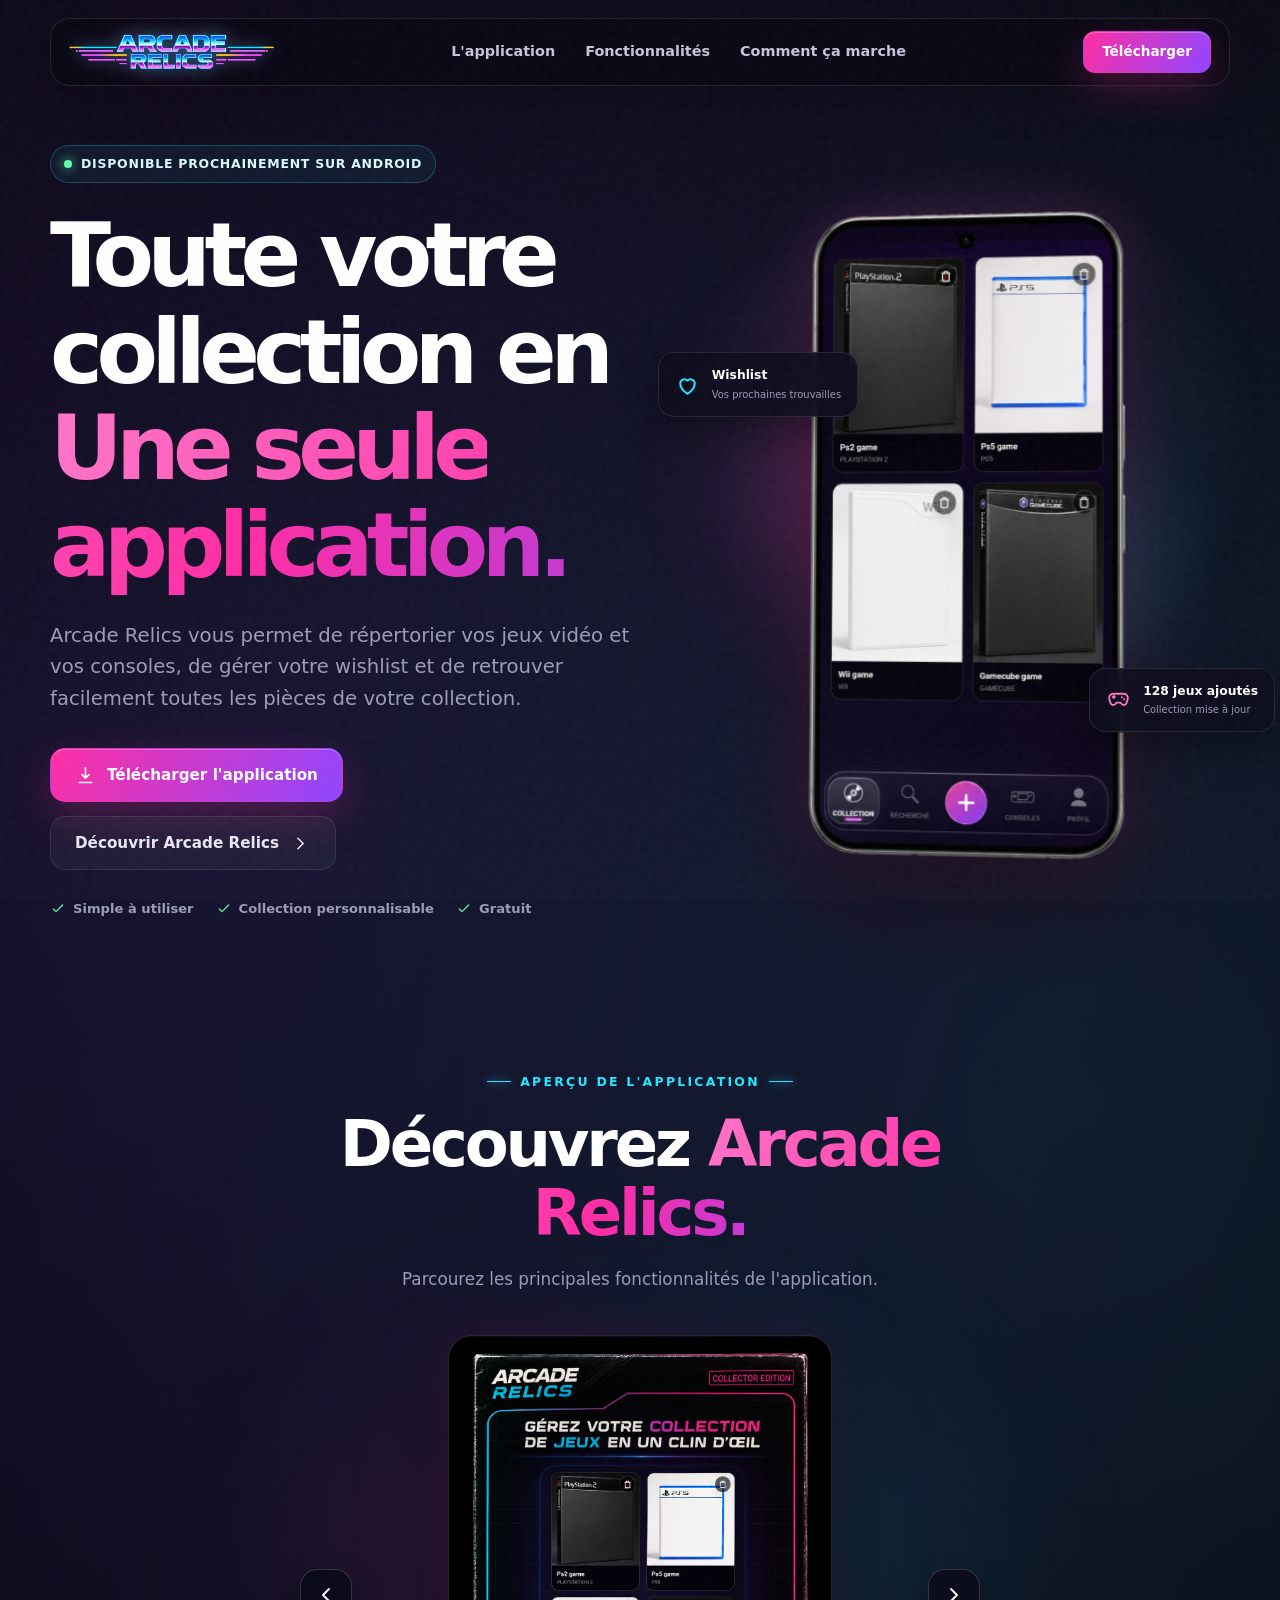
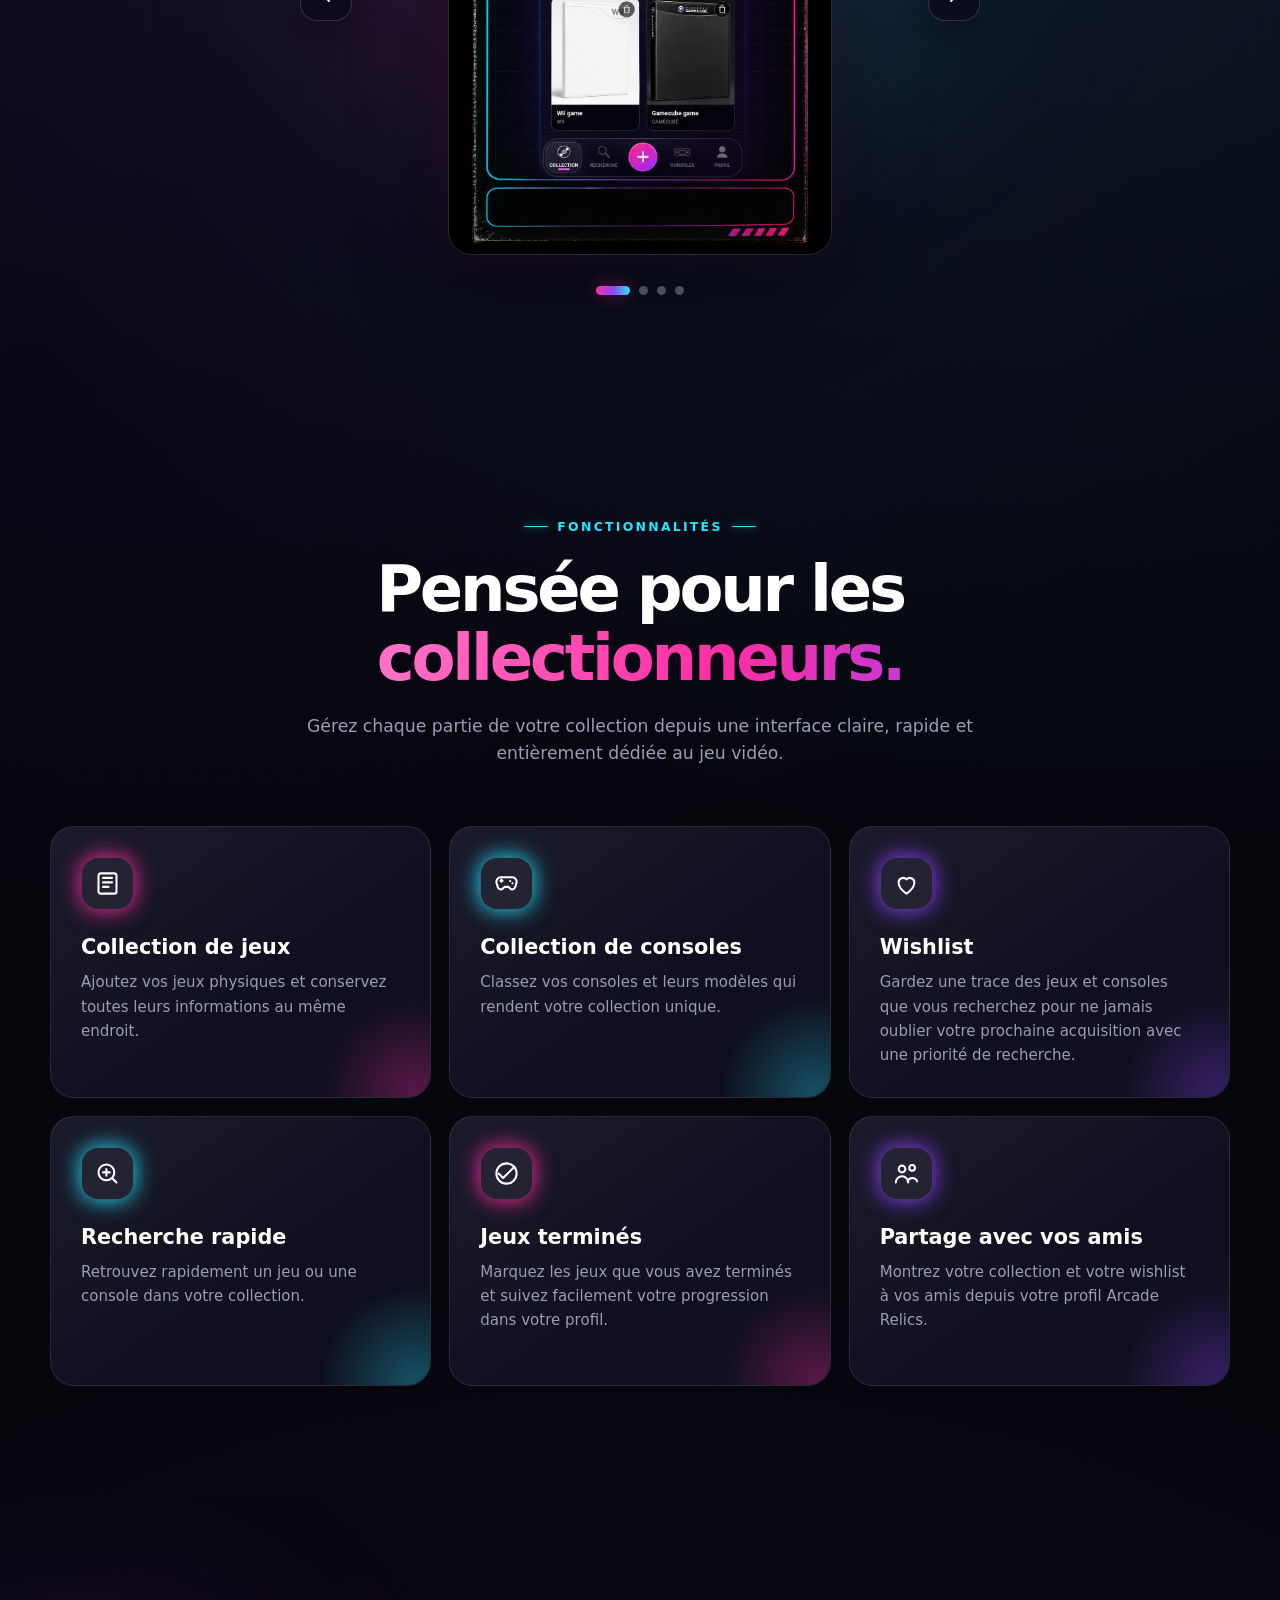
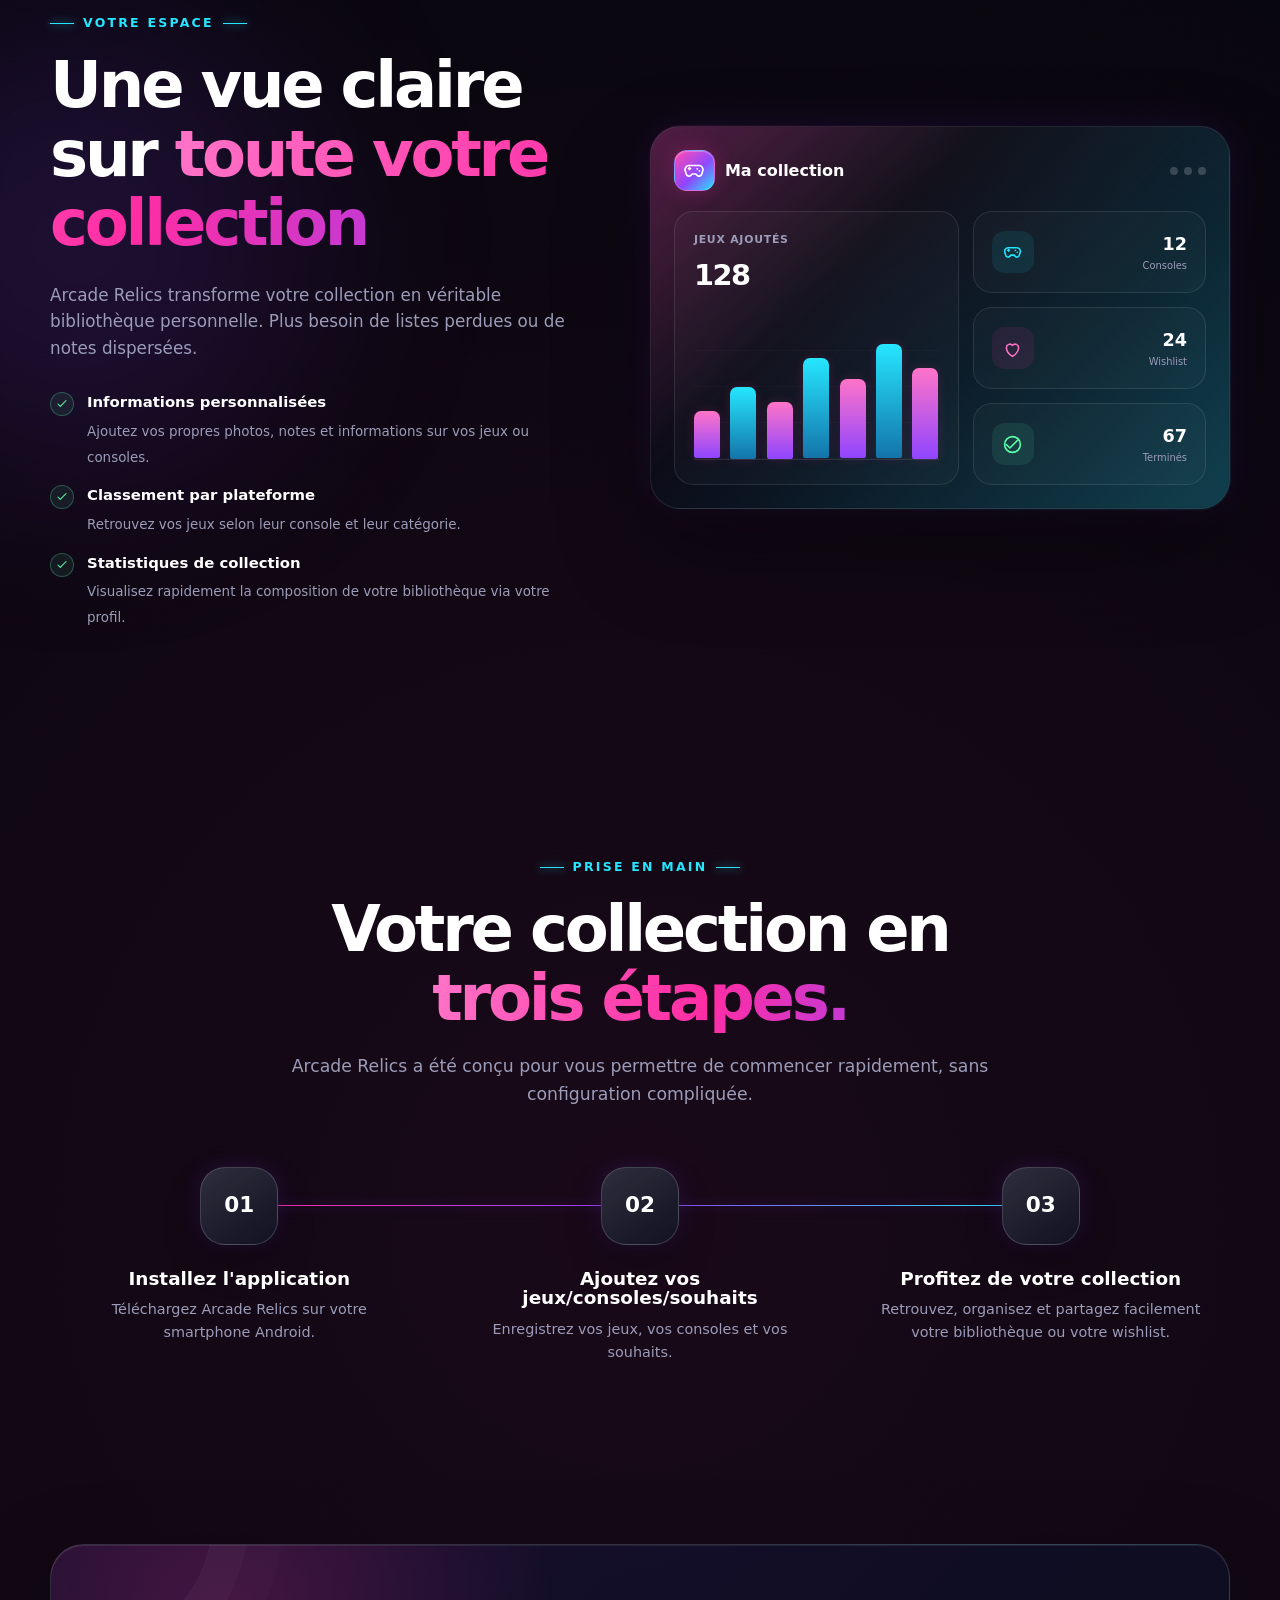
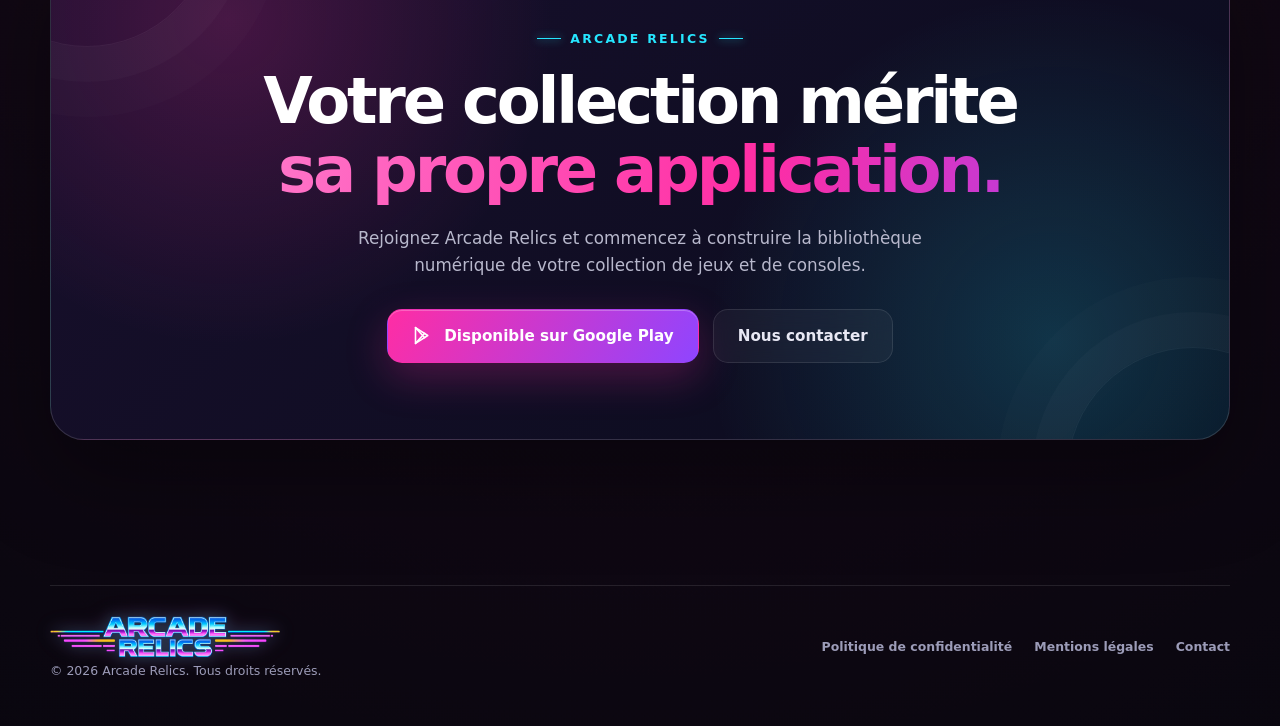
==== pages/index.html @ 0ddac0ad "Replace site with new structure" ====
<!DOCTYPE html>
<html lang="fr">
<head>
    <meta charset="UTF-8">
    <meta name="viewport" content="width=device-width, initial-scale=1.0">
    <meta name="description" content="Arcade Relics, l'application Android pour gérer votre collection de jeux vidéo, vos consoles et votre wishlist.">
    <meta name="theme-color" content="#080812">

    <title>Arcade Relics — Votre collection de jeux vidéo</title>

    <link rel="icon" href="../assets/img/favicon.ico?v=1" sizes="any">

<link
    rel="icon"
    type="image/png"
    sizes="32x32"
    href="../assets/img/favicon-32x32.png?v=1"
>

<link
    rel="icon"
    type="image/png"
    sizes="16x16"
    href="../assets/img/favicon-16x16.png?v=1"
>

<link
    rel="apple-touch-icon"
    sizes="180x180"
    href="../assets/img/apple-touch-icon.png?v=1"
>
    <link rel="stylesheet" href="../assets/css/style.css">
</head>

<body>
    <header class="navbar">
        <div class="container nav-inner">
           <a
    class="brand brand-header-logo"
    href="#accueil"
    aria-label="Retour à l'accueil"
>
    <img
        src="../assets/img/logo-arcade-relics.png?v=5"
        alt="Arcade Relics"
        class="header-logo-image"
    >
</a>

           <nav class="nav-links" id="navigation" aria-label="Navigation principale">
               <a href="#application">L'application</a>
    <a href="#fonctionnalites">Fonctionnalités</a>
    <a href="#demarrage">Comment ça marche</a>
</nav>

            <a class="button button-primary nav-cta" href="#telechargement">
                Télécharger
            </a>

            <button class="menu-button" id="menuButton" type="button" aria-label="Ouvrir le menu" aria-expanded="false">
                <svg class="icon" viewBox="0 0 24 24" aria-hidden="true">
                    <path d="M4 7h16M4 12h16M4 17h16"/>
                </svg>
            </button>
        </div>
    </header>

    <main>
        <section class="hero" id="accueil">
            <div class="container hero-grid">
                <div class="hero-copy">
                    <div class="hero-badge">
                        <span class="hero-badge-dot"></span>
                        Disponible prochainement sur Android
                    </div>

                    <h1>
                        Toute votre collection en
                        <span class="gradient-text">Une seule application.</span>
                    </h1>

                    <p class="hero-description">
                        Arcade Relics vous permet de répertorier vos jeux vidéo et vos consoles,
                        de gérer votre wishlist et de retrouver facilement toutes les pièces de
                        votre collection.
                    </p>

                    <div class="hero-actions">
                        <a class="button button-primary"
   href="https://play.google.com/store/apps/details?id=com.exemple.arcaderelics&pcampaignid=web_share">
                            <svg class="icon" viewBox="0 0 24 24" aria-hidden="true">
                                <path d="M12 3v12m0 0 4-4m-4 4-4-4M5 20h14"/>
                            </svg>
                            Télécharger l'application
                        </a>

                        <a class="button button-secondary" href="#fonctionnalites">
                            Découvrir Arcade Relics
                            <svg class="icon" viewBox="0 0 24 24" aria-hidden="true">
                                <path d="m9 18 6-6-6-6"/>
                            </svg>
                        </a>
                    </div>

                    <div class="hero-info">
                        <span>
                            <svg class="icon" viewBox="0 0 24 24" aria-hidden="true">
                                <path d="m5 12 4 4L19 6"/>
                            </svg>
                            Simple à utiliser
                        </span>

                        <span>
                            <svg class="icon" viewBox="0 0 24 24" aria-hidden="true">
                                <path d="m5 12 4 4L19 6"/>
                            </svg>
                            Collection personnalisable
                        </span>

                        <span>
                            <svg class="icon" viewBox="0 0 24 24" aria-hidden="true">
                                <path d="m5 12 4 4L19 6"/>
                            </svg>
                            Gratuit
                        </span>
                    </div>
                </div>

                <div class="phone-stage" aria-label="Aperçu de l'application Arcade Relics">
                    <div class="floating-card floating-one">
                        <svg class="icon" viewBox="0 0 24 24" aria-hidden="true">
                            <path d="M12 21s-7-4.4-7-10a4 4 0 0 1 7-2.6A4 4 0 0 1 19 11c0 5.6-7 10-7 10Z"/>
                        </svg>
                        <div>
                            <strong>Wishlist</strong>
                            <span>Vos prochaines trouvailles</span>
                        </div>
                    </div>

<img
    src="../assets/img/telephone-arcade-relics-v2.jpg"
    alt="Aperçu de l'application Arcade Relics sur smartphone"
    class="phone-visual"
>

                    <div class="floating-card floating-two">
                        <svg class="icon" viewBox="0 0 24 24" aria-hidden="true">
                            <path d="M8.5 9.5h-2m1-1v2m7.7-.7h.1m2 2h.1M7 6.5h10a4 4 0 0 1 3.8 5.2l-1.1 3.6a2.7 2.7 0 0 1-4.5 1.1L13.8 15h-3.6l-1.4 1.4a2.7 2.7 0 0 1-4.5-1.1l-1.1-3.6A4 4 0 0 1 7 6.5Z"/>
                        </svg>
                        <div>
                            <strong>128 jeux ajoutés</strong>
                            <span>Collection mise à jour</span>
                        </div>
                    </div>
                </div>
            </div>
        </section>
      
        <section
    class="showcase-carousel"
    id="application"
    aria-labelledby="carouselTitle"
>
            <div class="container">

                <div class="carousel-heading reveal">
                    <div class="eyebrow">
                        Aperçu de l'application
                    </div>

                    <h2 id="carouselTitle">
                        Découvrez
                        <span class="gradient-text">
                            Arcade Relics.
                        </span>
                    </h2>

                    <p>
                        Parcourez les principales fonctionnalités de
                        l'application.
                    </p>
                </div>

                <div
                    class="app-carousel reveal"
                    id="appCarousel"
                    tabindex="0"
                    aria-roledescription="carrousel"
                    aria-label="Présentation des fonctionnalités d'Arcade Relics"
                >

                    <button
                        class="carousel-arrow carousel-arrow-left"
                        type="button"
                        data-carousel-prev
                        aria-label="Image précédente"
                    >
                        <svg
                            class="icon"
                            viewBox="0 0 24 24"
                            aria-hidden="true"
                        >
                            <path d="m15 18-6-6 6-6"/>
                        </svg>
                    </button>

                    <div class="carousel-viewport">

                        <div
                            class="carousel-track"
                            data-carousel-track
                        >

                            <article
                                class="carousel-slide"
                                aria-label="1 sur 4"
                            >
                                <img
                                    src="../assets/img/page_acceuil.png"
                                    alt="Gestion de la collection de jeux dans Arcade Relics"
                                    loading="lazy"
                                >
                            </article>

                            <article
                                class="carousel-slide"
                                aria-label="2 sur 4"
                                aria-hidden="true"
                            >
                                <img
                                    src="../assets/img/page_console.png"
                                    alt="Gestion de la collection de consoles dans Arcade Relics"
                                    loading="lazy"
                                >
                            </article>

                            <article
                                class="carousel-slide"
                                aria-label="3 sur 4"
                                aria-hidden="true"
                            >
                                <img
                                    src="../assets/img/page_recherche.png"
                                    alt="Recherche rapide d'un jeu ou d'une console dans Arcade Relics"
                                    loading="lazy"
                                >
                            </article>

                            <article
                                class="carousel-slide"
                                aria-label="4 sur 4"
                                aria-hidden="true"
                            >
                                <img
                                    src="../assets/img/page_wishlist.png"
                                    alt="Gestion de la wishlist dans Arcade Relics"
                                    loading="lazy"
                                >
                            </article>

                        </div>
                    </div>

                    <button
                        class="carousel-arrow carousel-arrow-right"
                        type="button"
                        data-carousel-next
                        aria-label="Image suivante"
                    >
                        <svg
                            class="icon"
                            viewBox="0 0 24 24"
                            aria-hidden="true"
                        >
                            <path d="m9 18 6-6-6-6"/>
                        </svg>
                    </button>

                    <div
                        class="carousel-dots"
                        aria-label="Sélectionner une image"
                    >
                        <button
                            class="carousel-dot active"
                            type="button"
                            data-carousel-dot="0"
                            aria-label="Afficher l'image 1"
                            aria-current="true"
                        ></button>

                        <button
                            class="carousel-dot"
                            type="button"
                            data-carousel-dot="1"
                            aria-label="Afficher l'image 2"
                        ></button>

                        <button
                            class="carousel-dot"
                            type="button"
                            data-carousel-dot="2"
                            aria-label="Afficher l'image 3"
                        ></button>

                        <button
                            class="carousel-dot"
                            type="button"
                            data-carousel-dot="3"
                            aria-label="Afficher l'image 4"
                        ></button>
                    </div>

                </div>
            </div>
        </section>

    

        <section class="section" id="fonctionnalites">
            <div class="container">
                <div class="section-header reveal">
                    <div class="eyebrow">Fonctionnalités</div>

                    <h2>
                        Pensée pour les
                        <span class="gradient-text">collectionneurs.</span>
                    </h2>

                    <p>
                        Gérez chaque partie de votre collection depuis une interface claire,
                        rapide et entièrement dédiée au jeu vidéo.
                    </p>
                </div>

                <div class="features-grid">
                    <article class="feature-card feature-pink reveal">
                        <div class="feature-icon">
                            <svg class="icon" viewBox="0 0 24 24" aria-hidden="true">
                                <rect x="4" y="3" width="16" height="18" rx="2"/>
                                <path d="M8 7h8M8 11h8M8 15h5"/>
                            </svg>
                        </div>

                        <h3>Collection de jeux</h3>

                        <p>
                            Ajoutez vos jeux physiques et conservez toutes leurs
                            informations au même endroit.
                        </p>
                    </article>

                    <article class="feature-card feature-cyan reveal">
                        <div class="feature-icon">
                            <svg class="icon" viewBox="0 0 24 24" aria-hidden="true">
                                <path d="M8.5 9.5h-2m1-1v2m7.7-.7h.1m2 2h.1M7 6.5h10a4 4 0 0 1 3.8 5.2l-1.1 3.6a2.7 2.7 0 0 1-4.5 1.1L13.8 15h-3.6l-1.4 1.4a2.7 2.7 0 0 1-4.5-1.1l-1.1-3.6A4 4 0 0 1 7 6.5Z"/>
                            </svg>
                        </div>

                        <h3>Collection de consoles</h3>

                        <p>
                            Classez vos consoles et leurs modèles qui rendent votre collection unique.
                        </p>
                    </article>

                    <article class="feature-card feature-purple reveal">
                        <div class="feature-icon">
                            <svg class="icon" viewBox="0 0 24 24" aria-hidden="true">
                                <path d="M12 21s-7-4.4-7-10a4 4 0 0 1 7-2.6A4 4 0 0 1 19 11c0 5.6-7 10-7 10Z"/>
                            </svg>
                        </div>

                        <h3>Wishlist</h3>

                        <p>
                            Gardez une trace des jeux et consoles que vous recherchez pour ne
                            jamais oublier votre prochaine acquisition avec une priorité de recherche.
                        </p>
                    </article>

                    <article class="feature-card feature-cyan reveal">
                        <div class="feature-icon">
                            <svg class="icon" viewBox="0 0 24 24" aria-hidden="true">
                                <circle cx="11" cy="11" r="7"/>
                                <path d="m20 20-4-4M11 8v6M8 11h6"/>
                            </svg>
                        </div>

                        <h3>Recherche rapide</h3>

                        <p>
                            Retrouvez rapidement un jeu ou une console dans
                            votre collection.
                        </p>
                    </article>

                    <article class="feature-card feature-pink reveal">
                        <div class="feature-icon">
                            <svg class="icon" viewBox="0 0 24 24" aria-hidden="true">
                                <path d="m5 12 4 4L19 6"/>
                                <circle cx="12" cy="12" r="9"/>
                            </svg>
                        </div>

                        <h3>Jeux terminés</h3>

                        <p>
                            Marquez les jeux que vous avez terminés et suivez facilement votre
                            progression dans votre profil.
                        </p>
                    </article>

                    <article class="feature-card feature-purple reveal">
                        <div class="feature-icon">
                            <svg class="icon" viewBox="0 0 24 24" aria-hidden="true">
                                <circle cx="8" cy="8" r="3"/>
                                <circle cx="17" cy="7" r="2.5"/>
                                <path d="M2.5 20a5.5 5.5 0 0 1 11 0M13 19a4.5 4.5 0 0 1 8.5 0"/>
                            </svg>
                        </div>

                        <h3>Partage avec vos amis</h3>

                        <p>
                            Montrez votre collection et votre wishlist à vos amis depuis votre
                            profil Arcade Relics.
                        </p>
                    </article>
                </div>
            </div>
        </section>

        <section class="section showcase" id="application">
            <div class="container showcase-grid">
                <div class="showcase-copy reveal">
                    <div class="eyebrow">Votre espace</div>

                    <h2>
                        Une vue claire sur
                        <span class="gradient-text">toute votre collection</span>
                    </h2>

                    <p>
                        Arcade Relics transforme votre collection en véritable bibliothèque
                        personnelle. Plus besoin de listes perdues ou de notes dispersées.
                    </p>

                    <div class="check-list">
                        <div class="check-item">
                            <div class="check-icon">
                                <svg class="icon" viewBox="0 0 24 24" aria-hidden="true">
                                    <path d="m5 12 4 4L19 6"/>
                                </svg>
                            </div>

                            <div>
                                <strong>Informations personnalisées</strong>
                                <span>Ajoutez vos propres photos, notes et informations sur vos jeux ou consoles.</span>
                            </div>
                        </div>

                        <div class="check-item">
                            <div class="check-icon">
                                <svg class="icon" viewBox="0 0 24 24" aria-hidden="true">
                                    <path d="m5 12 4 4L19 6"/>
                                </svg>
                            </div>

                            <div>
                                <strong>Classement par plateforme</strong>
                                <span>Retrouvez vos jeux selon leur console et leur catégorie.</span>
                            </div>
                        </div>

                        <div class="check-item">
                            <div class="check-icon">
                                <svg class="icon" viewBox="0 0 24 24" aria-hidden="true">
                                    <path d="m5 12 4 4L19 6"/>
                                </svg>
                            </div>

                            <div>
                                <strong>Statistiques de collection</strong>
                                <span>Visualisez rapidement la composition de votre bibliothèque via votre profil.</span>
                            </div>
                        </div>
                    </div>
                </div>

                <div class="dashboard reveal">
                    <div class="dashboard-bar">
                        <div class="dashboard-title">
                            <span class="brand-logo">
                                <svg viewBox="0 0 24 24" aria-hidden="true">
                                    <path d="M8.5 9.5h-2m1-1v2m7.7-.7h.1m2 2h.1M7 6.5h10a4 4 0 0 1 3.8 5.2l-1.1 3.6a2.7 2.7 0 0 1-4.5 1.1L13.8 15h-3.6l-1.4 1.4a2.7 2.7 0 0 1-4.5-1.1l-1.1-3.6A4 4 0 0 1 7 6.5Z"
                                          fill="none"
                                          stroke="currentColor"
                                          stroke-width="1.7"
                                          stroke-linecap="round"
                                          stroke-linejoin="round"/>
                                </svg>
                            </span>
                            Ma collection
                        </div>

                        <div class="dashboard-dots">
                            <span></span>
                            <span></span>
                            <span></span>
                        </div>
                    </div>

                    <div class="dashboard-main">
                        <div class="panel chart-panel">
                            <div class="panel-label">Jeux ajoutés</div>
                            <div class="panel-value">128</div>

                            <div class="chart" aria-label="Graphique représentant les jeux ajoutés">
                                <span class="chart-bar"></span>
                                <span class="chart-bar"></span>
                                <span class="chart-bar"></span>
                                <span class="chart-bar"></span>
                                <span class="chart-bar"></span>
                                <span class="chart-bar"></span>
                                <span class="chart-bar"></span>
                            </div>
                        </div>

                        <div class="side-panels">
                            <div class="panel side-stat">
                                <div class="side-stat-icon">
                                    <svg class="icon" viewBox="0 0 24 24" aria-hidden="true">
                                        <path d="M8.5 9.5h-2m1-1v2m7.7-.7h.1m2 2h.1M7 6.5h10a4 4 0 0 1 3.8 5.2l-1.1 3.6a2.7 2.7 0 0 1-4.5 1.1L13.8 15h-3.6l-1.4 1.4a2.7 2.7 0 0 1-4.5-1.1l-1.1-3.6A4 4 0 0 1 7 6.5Z"/>
                                    </svg>
                                </div>

                                <div>
                                    <strong>12</strong>
                                    <span>Consoles</span>
                                </div>
                            </div>

                            <div class="panel side-stat">
                                <div class="side-stat-icon">
                                    <svg class="icon" viewBox="0 0 24 24" aria-hidden="true">
                                        <path d="M12 21s-7-4.4-7-10a4 4 0 0 1 7-2.6A4 4 0 0 1 19 11c0 5.6-7 10-7 10Z"/>
                                    </svg>
                                </div>

                                <div>
                                    <strong>24</strong>
                                    <span>Wishlist</span>
                                </div>
                            </div>

                            <div class="panel side-stat">
                                <div class="side-stat-icon">
                                    <svg class="icon" viewBox="0 0 24 24" aria-hidden="true">
                                        <path d="m5 12 4 4L19 6"/>
                                        <circle cx="12" cy="12" r="9"/>
                                    </svg>
                                </div>

                                <div>
                                    <strong>67</strong>
                                    <span>Terminés</span>
                                </div>
                            </div>
                        </div>
                    </div>
                </div>
            </div>
        </section>

        <section class="section" id="demarrage">
            <div class="container">
                <div class="section-header reveal">
                    <div class="eyebrow">Prise en main</div>

                    <h2>
                        Votre collection en
                        <span class="gradient-text">trois étapes.</span>
                    </h2>

                    <p>
                        Arcade Relics a été conçu pour vous permettre de commencer rapidement,
                        sans configuration compliquée.
                    </p>
                </div>

                <div class="steps-grid">
                    <article class="step reveal">
                        <div class="step-number">01</div>
                        <h3>Installez l'application</h3>
                        <p>
                            Téléchargez Arcade Relics sur votre smartphone Android.
                        </p>
                    </article>

                    <article class="step reveal">
                        <div class="step-number">02</div>
                        <h3>Ajoutez vos jeux/consoles/souhaits</h3>
                        <p>
                            Enregistrez vos jeux, vos consoles et vos souhaits.
                        </p>
                    </article>

                    <article class="step reveal">
                        <div class="step-number">03</div>
                        <h3>Profitez de votre collection</h3>
                        <p>
                            Retrouvez, organisez et partagez facilement votre bibliothèque ou votre wishlist.
                        </p>
                    </article>
                </div>
            </div>
        </section>

        <section class="section cta-section" id="telechargement">
            <div class="container">
                <div class="cta reveal">
                    <div class="cta-content">
                        <div class="eyebrow">Arcade Relics</div>

                        <h2>
                            Votre collection mérite
                            <span class="gradient-text">sa propre application.</span>
                        </h2>

                        <p>
                            Rejoignez Arcade Relics et commencez à construire la bibliothèque
                            numérique de votre collection de jeux et de consoles.
                        </p>

                        <div class="hero-actions">
                          <a class="button button-primary"

   href="https://play.google.com/store/apps/details?id=com.exemple.arcaderelics&pcampaignid=web_share">
                                <svg class="icon" viewBox="0 0 24 24" aria-hidden="true">
                                    <path d="m4 3 14 9L4 21Z"/>
                                    <path d="m4 3 10.5 11.5M4 21l10.5-11.5"/>
                                </svg>
                                Disponible sur Google Play
                            </a>

                            <a class="button button-secondary" href="mailto:contact@arcaderelics.fr">
                                Nous contacter
                            </a>
                        </div>
                    </div>
                </div>
            </div>
        </section>
    </main>

    <footer>
        <div class="container footer-inner">
            <div>
                <a
    class="brand header-brand"
    href="#accueil"
    aria-label="Retour à l'accueil"
>
    <img
        src="../assets/img/logo-arcade-relics.png?v=2"
        alt="Arcade Relics"
        class="header-brand-image"
    >
</a>

                <p class="footer-text">
                    © <span id="currentYear"></span> Arcade Relics. Tous droits réservés.
                </p>
            </div>

            <div class="footer-links">
               <a href="./confidentialite.html">
    Politique de confidentialité
</a>
                <a href="#">Mentions légales</a>
                <a href="mailto:contact@arcaderelics.fr">Contact</a>
            </div>
        </div>
    </footer>
    <script src="../assets/js/main.js" defer></script>
</body>
</html>
---- assets/css/style.css ----
@import url("./style-1.css");
@import url("./style-2.css");
@import url("./style-3.css");
@import url("./style-4.css");
@import url("./style-5.css");
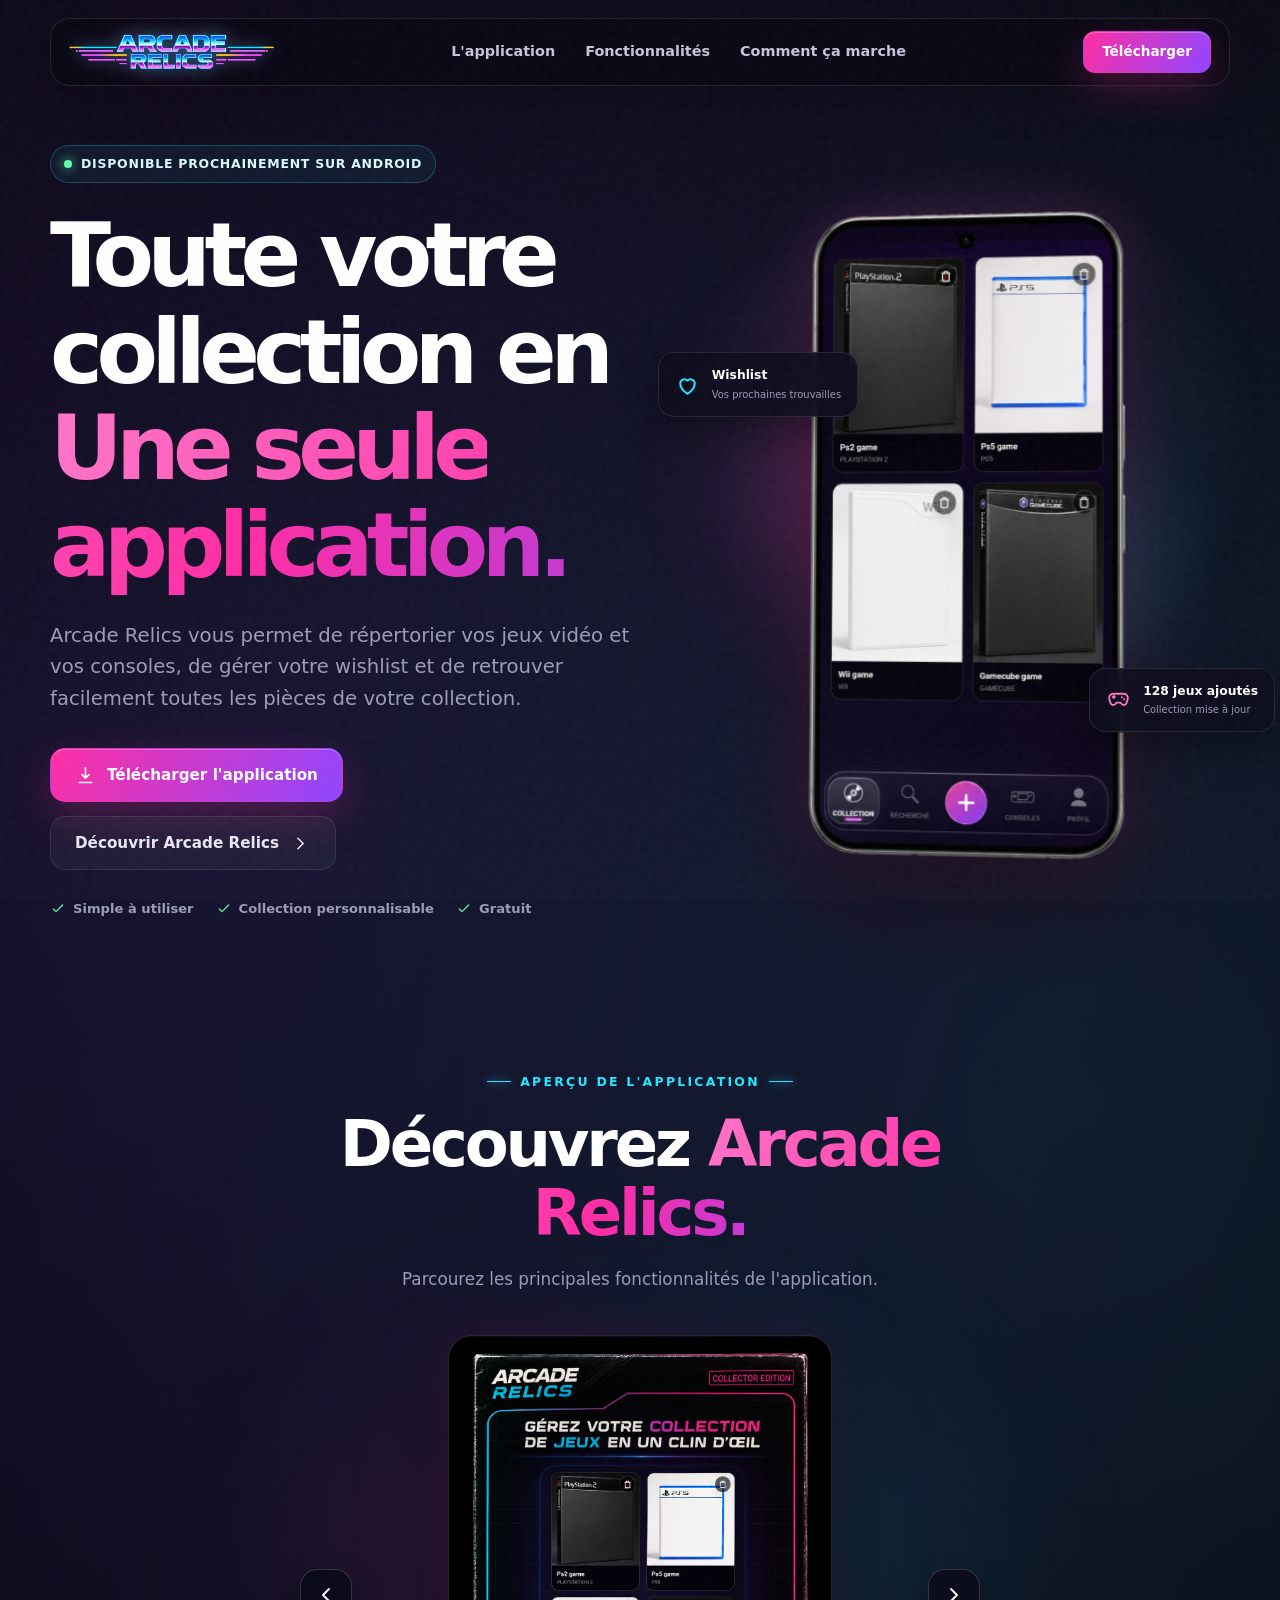
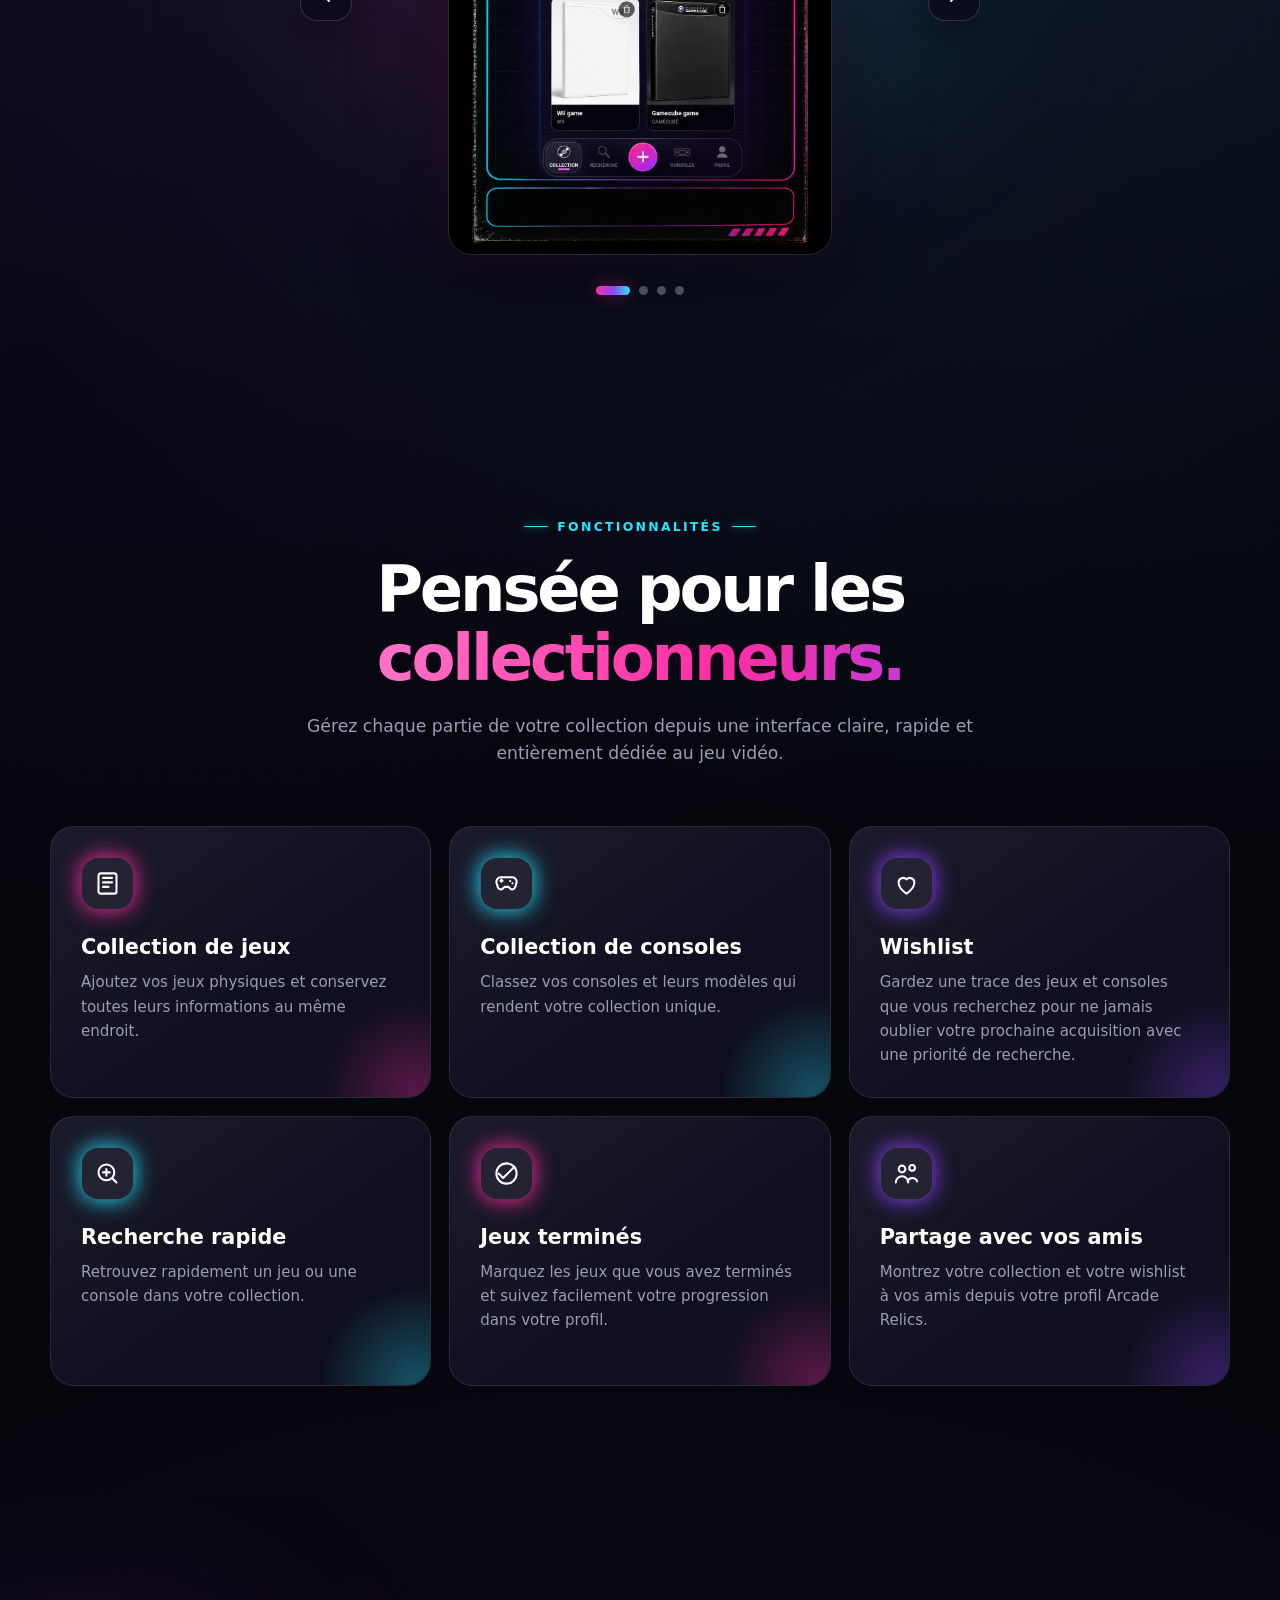
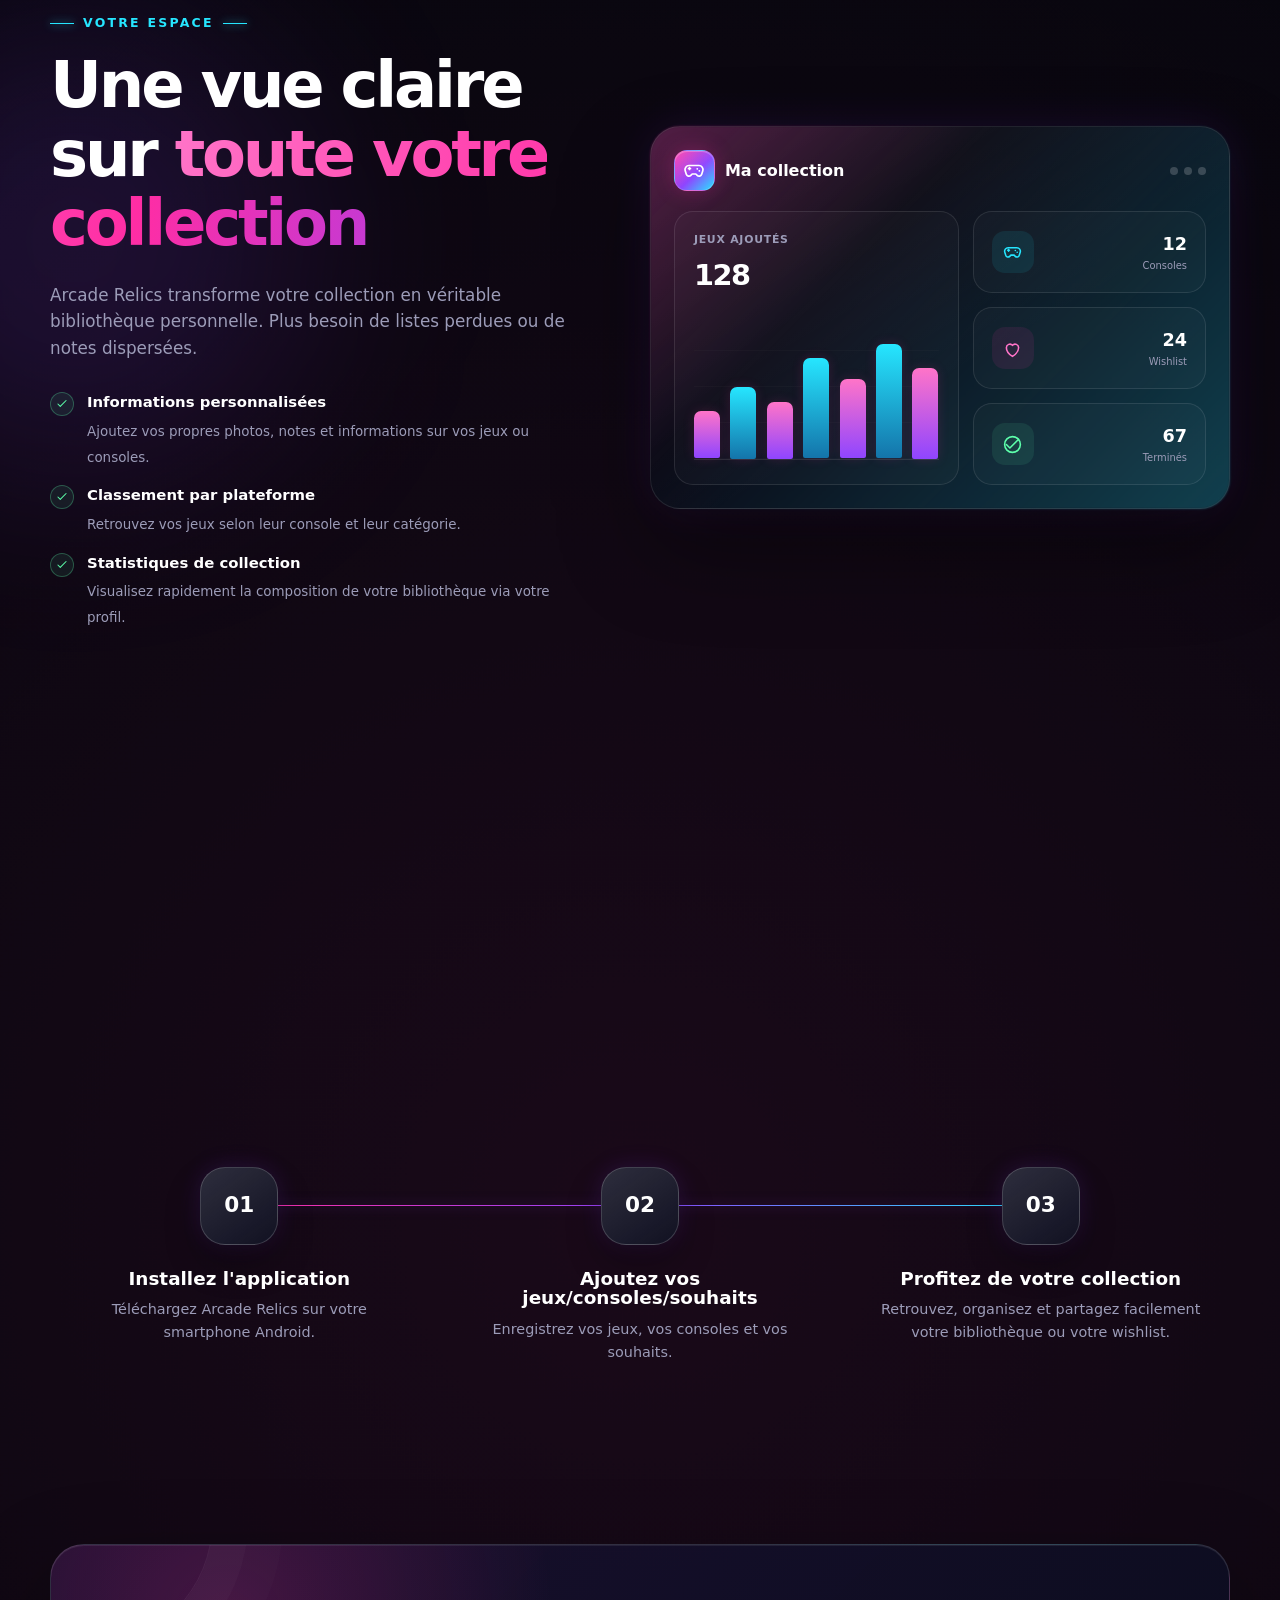
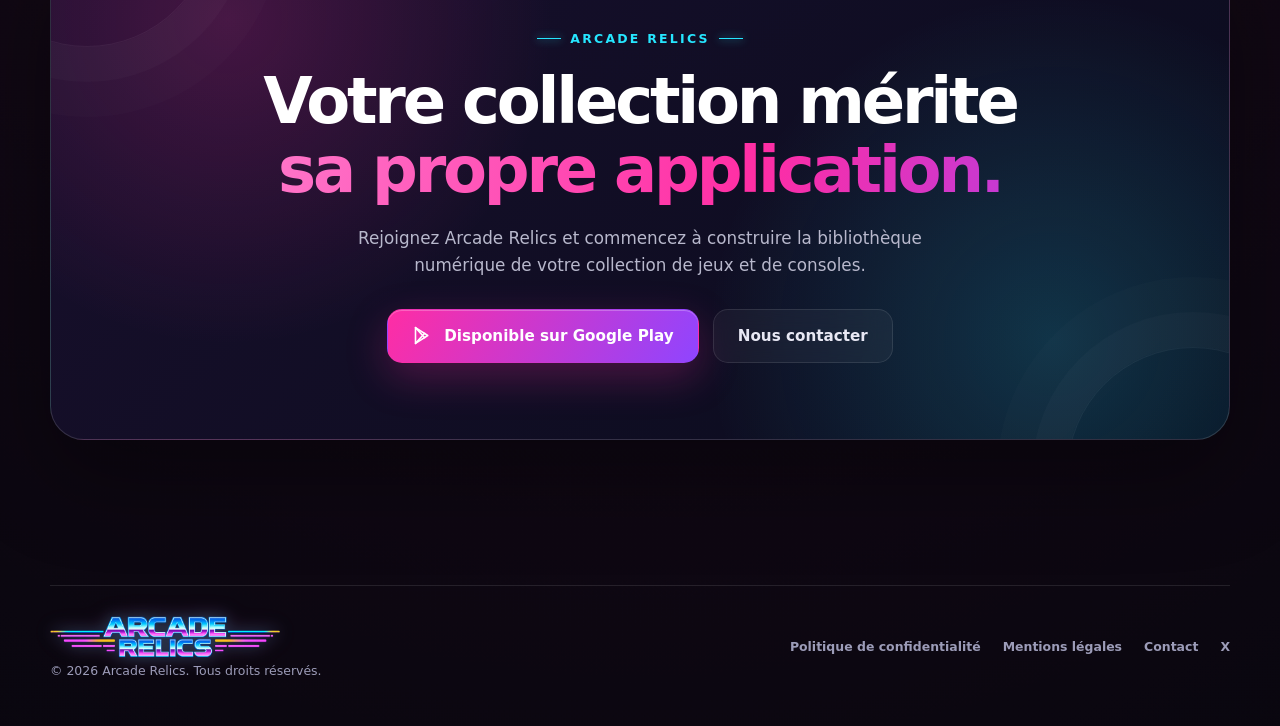
==== commit d85c5a19: "Update index.html" ====
--- a/pages/index.html
+++ b/pages/index.html
@@ -679,6 +679,7 @@
 </a>
                 <a href="#">Mentions légales</a>
                 <a href="mailto:contact@arcaderelics.fr">Contact</a>
+                <a href="https://x.com/arcade_relics" target="_blank" rel="noopener noreferrer" aria-label="Suivre Arcade Relics sur X">X</a>
             </div>
         </div>
     </footer>
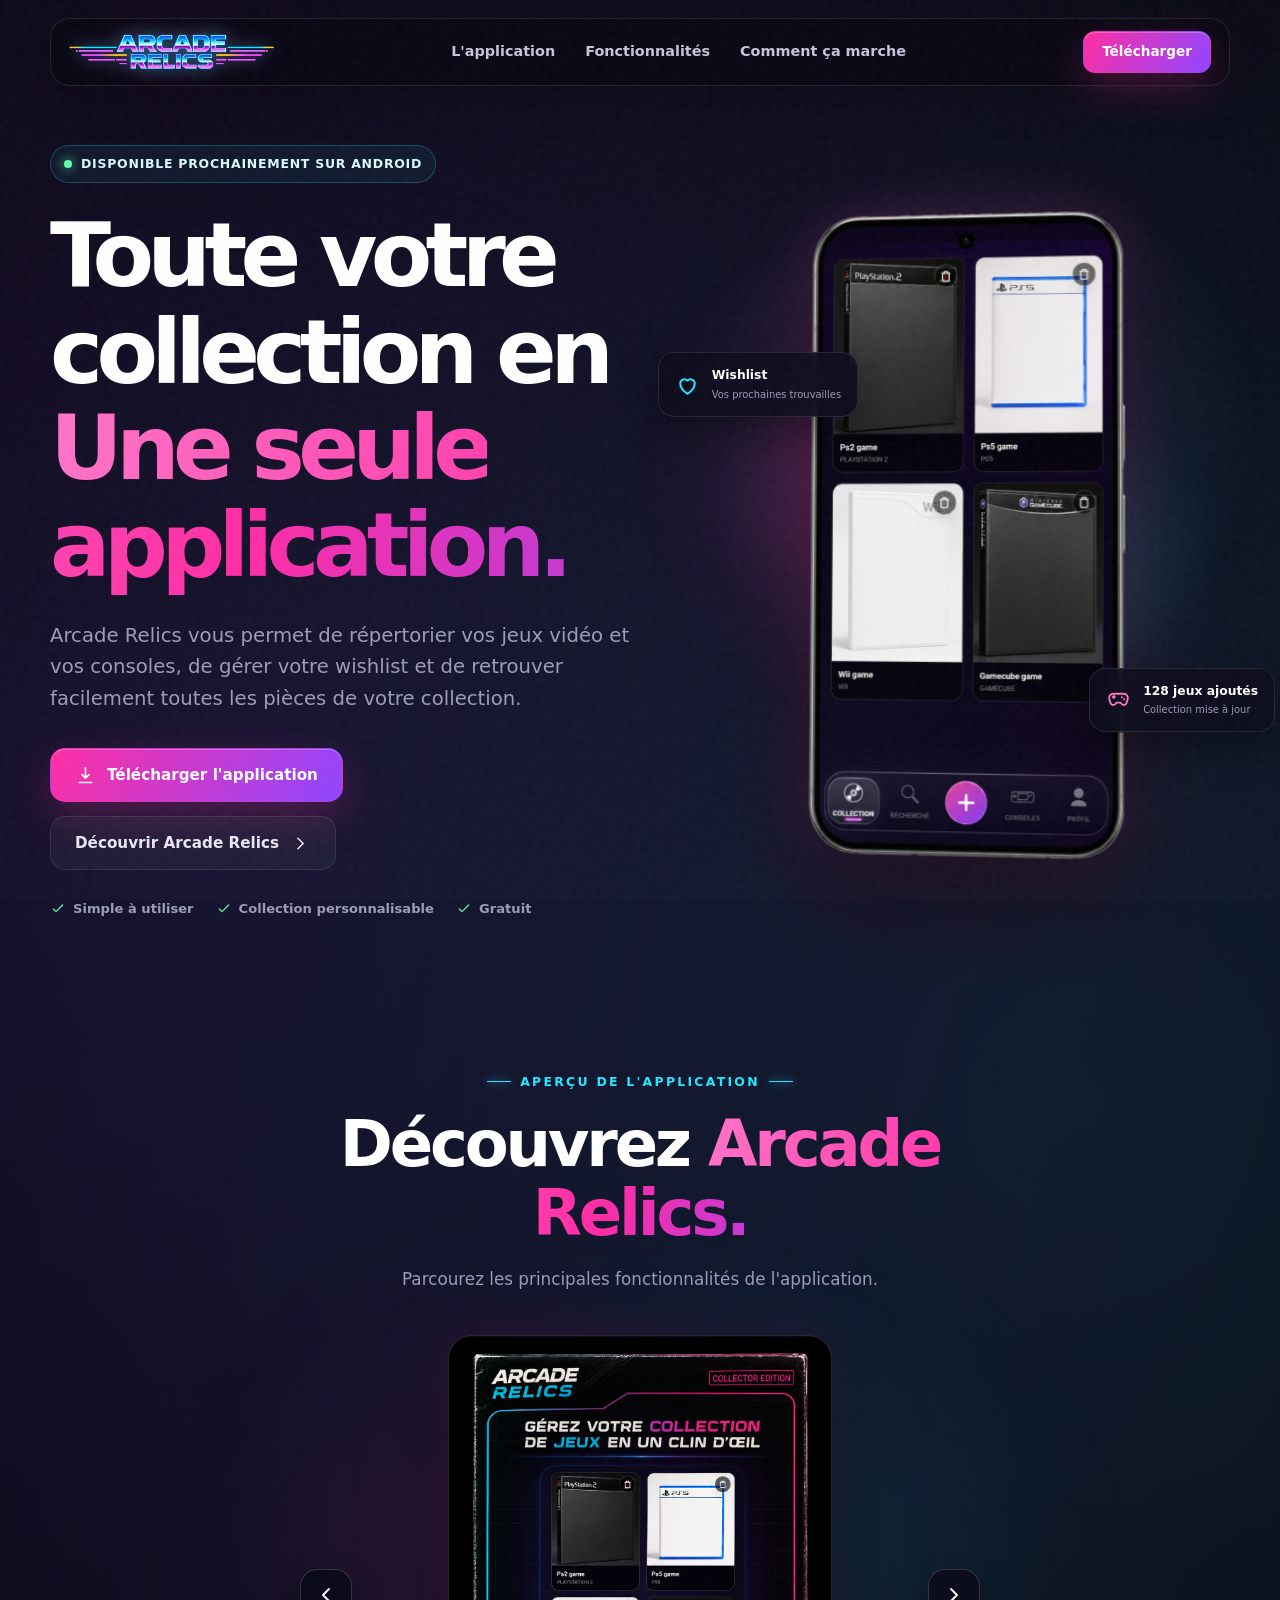
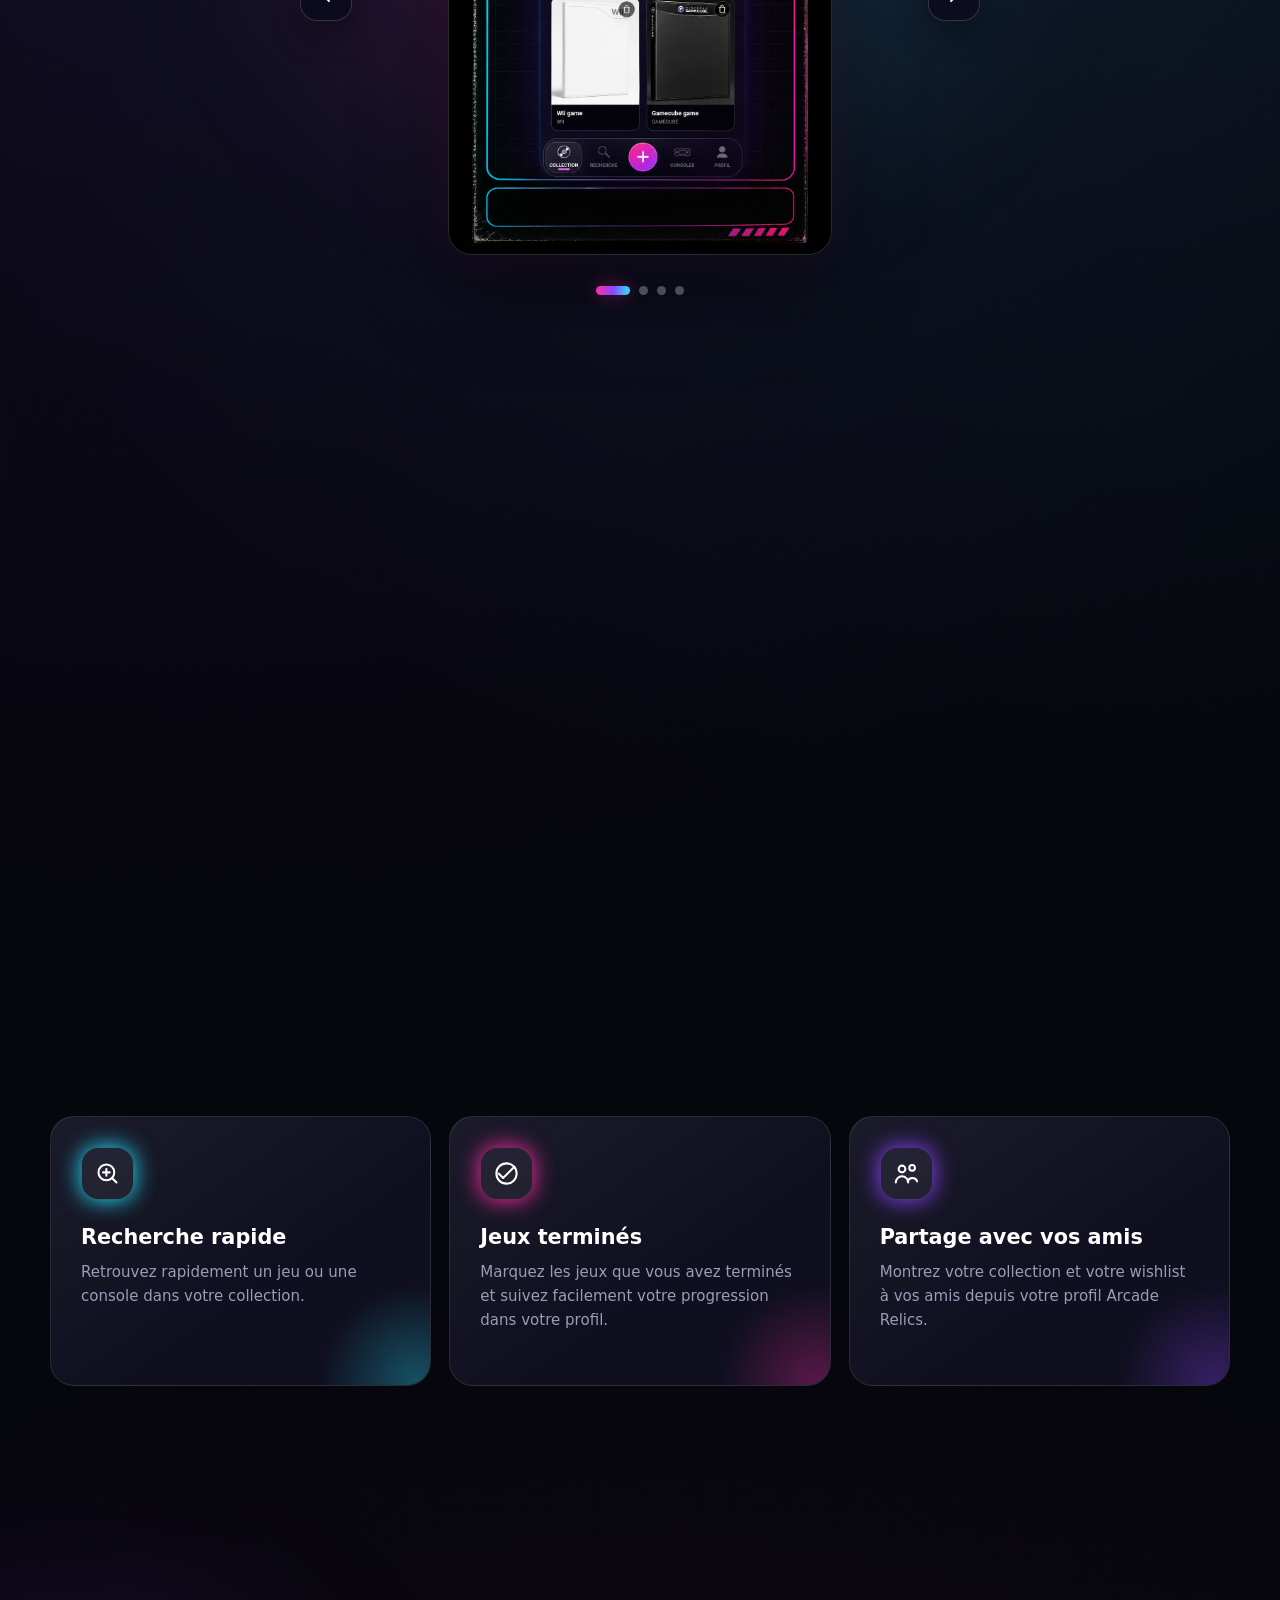
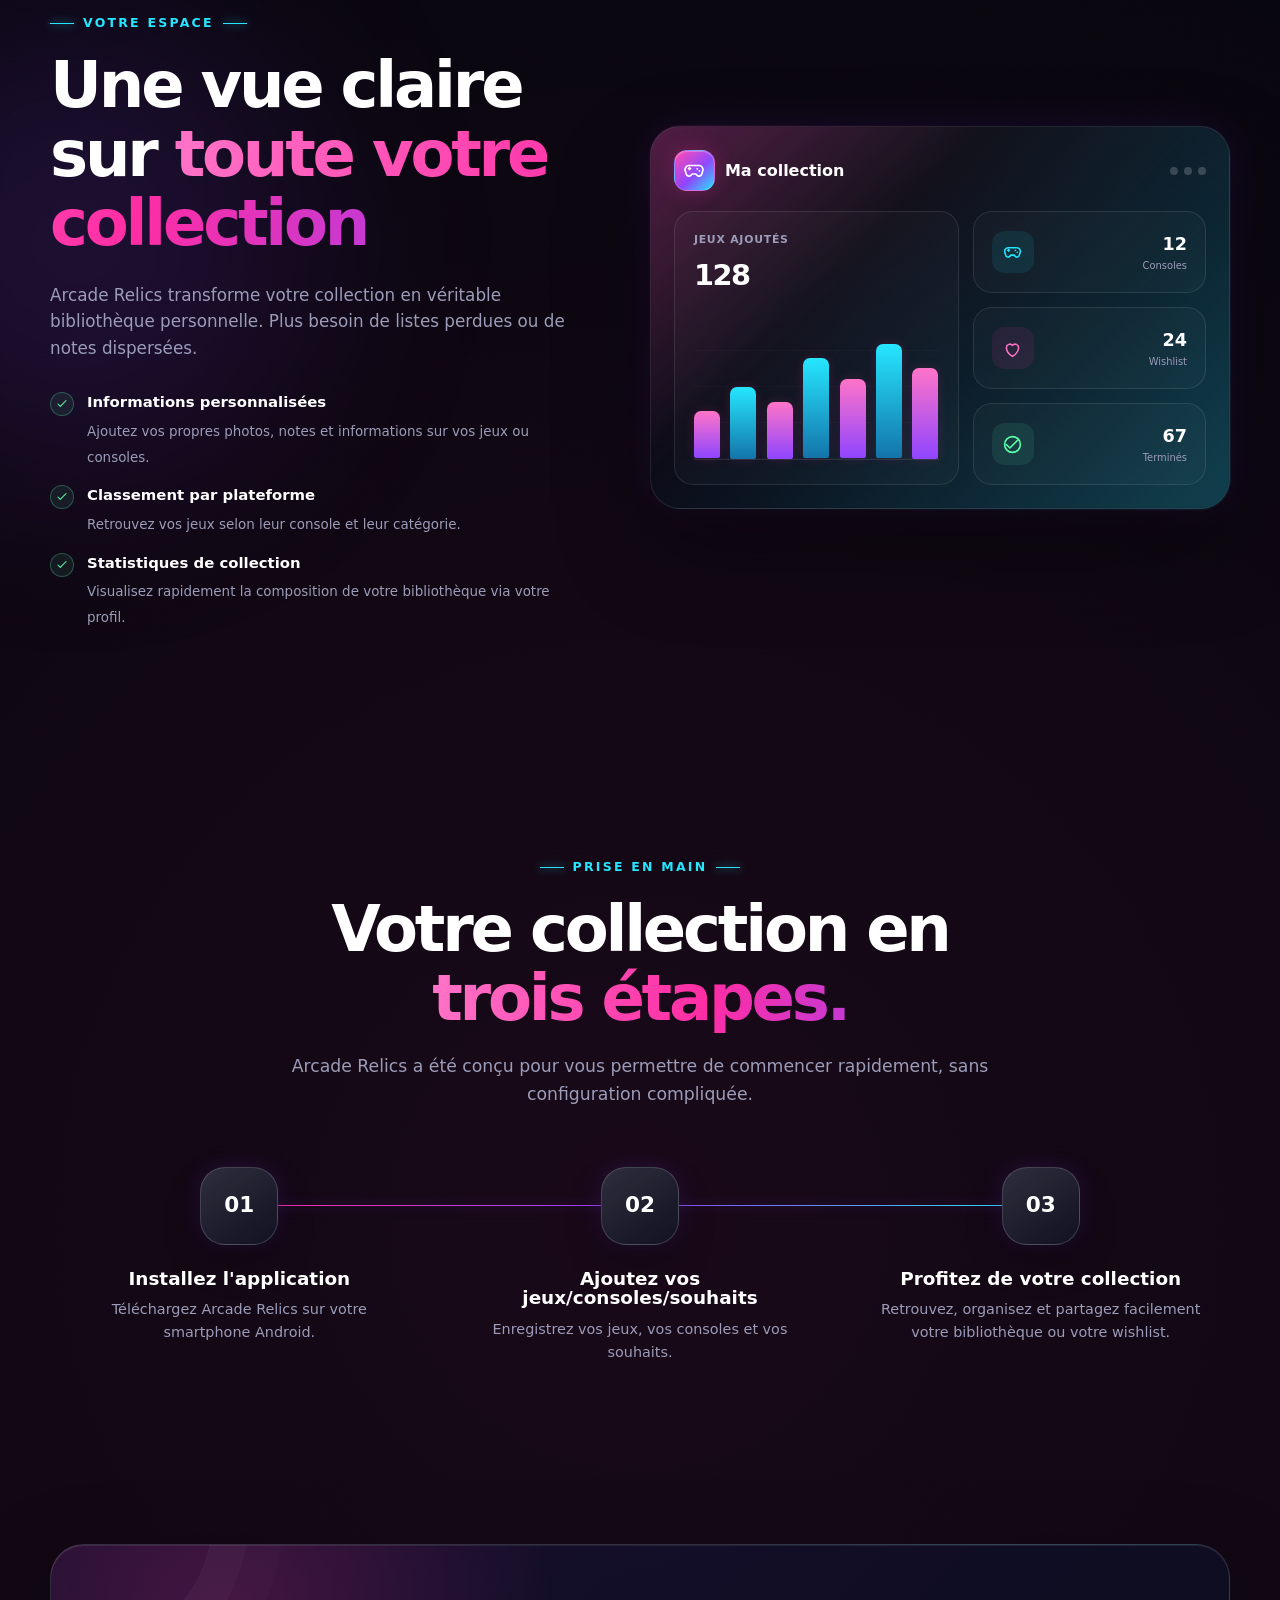
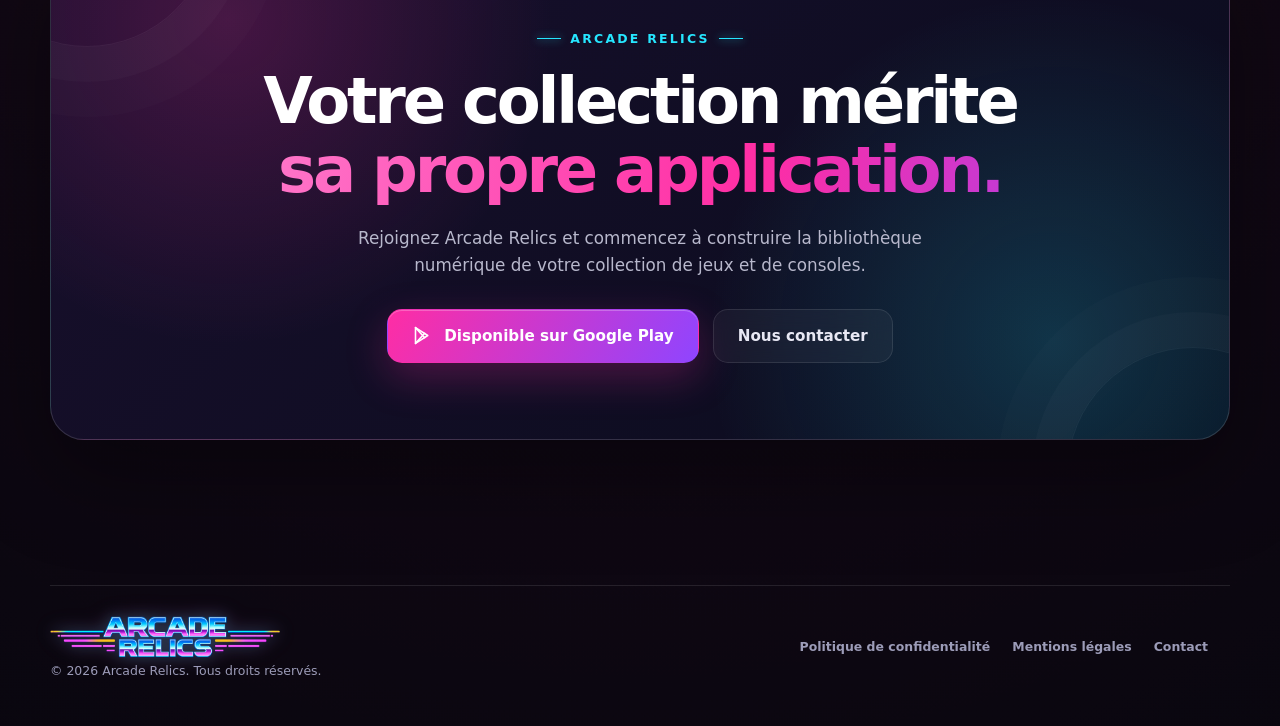
==== commit 9f8f6f54: "Update index.html" ====
--- a/pages/index.html
+++ b/pages/index.html
@@ -679,7 +679,9 @@
 </a>
                 <a href="#">Mentions légales</a>
                 <a href="mailto:contact@arcaderelics.fr">Contact</a>
-                <a href="https://x.com/arcade_relics" target="_blank" rel="noopener noreferrer" aria-label="Suivre Arcade Relics sur X">X</a>
+                <a class="footer-x-link" href="https://x.com/arcade_relics" target="_blank" rel="noopener noreferrer" aria-label="Suivre Arcade Relics sur X">
+                    <img src="../assets/img/x-logo.svg" alt="">
+                </a>
             </div>
         </div>
     </footer>
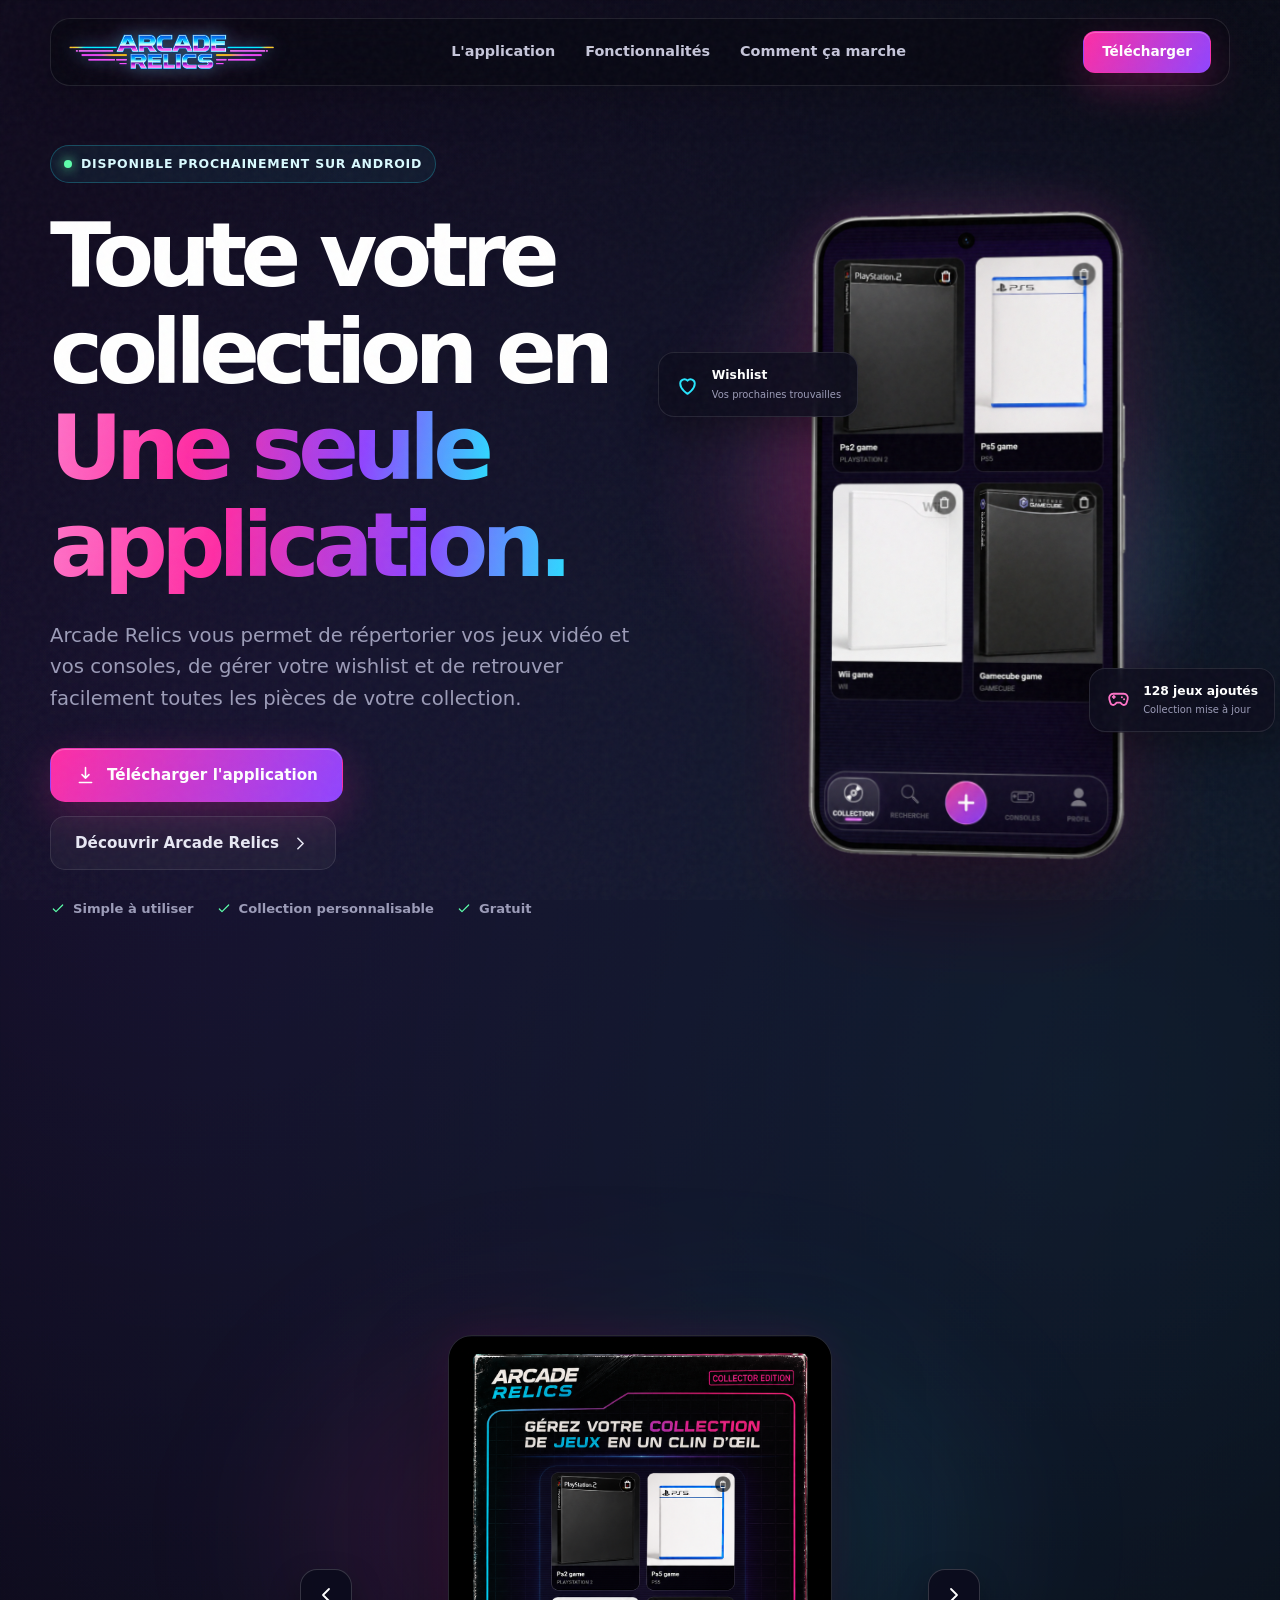
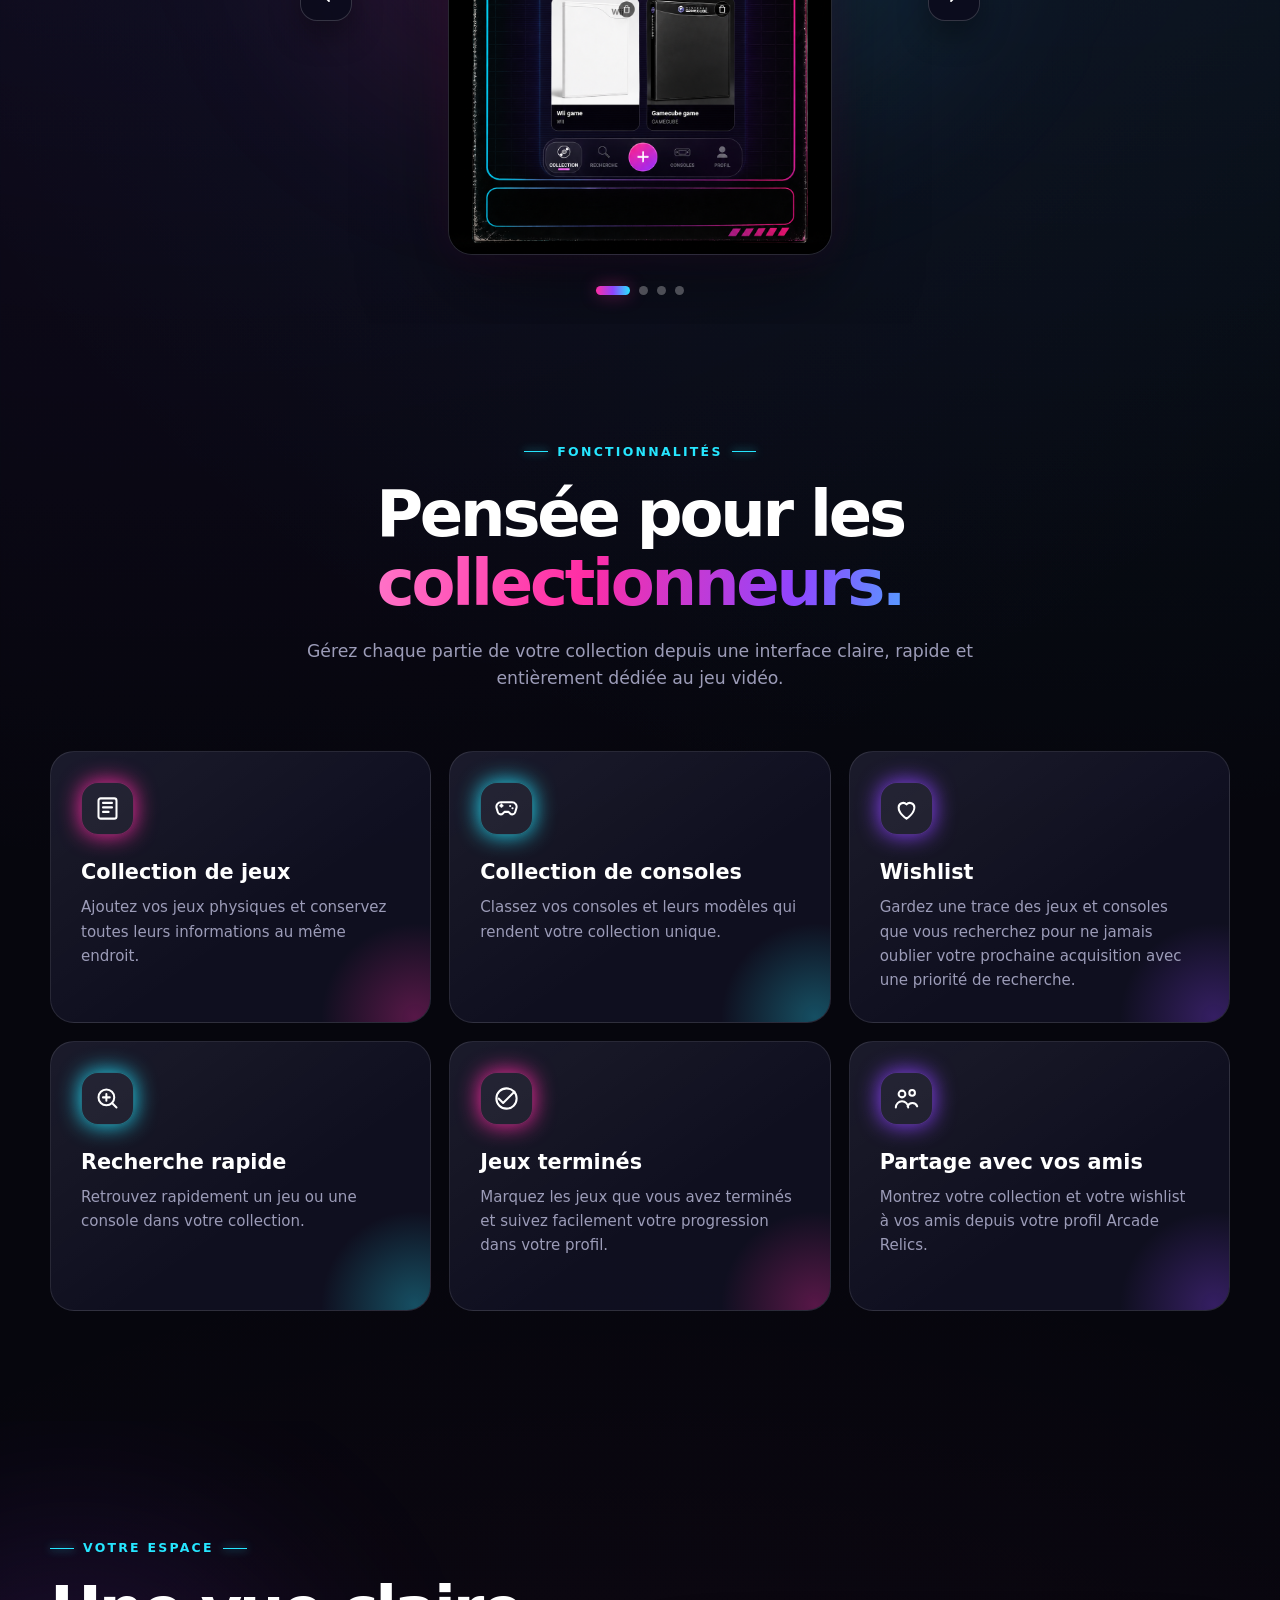
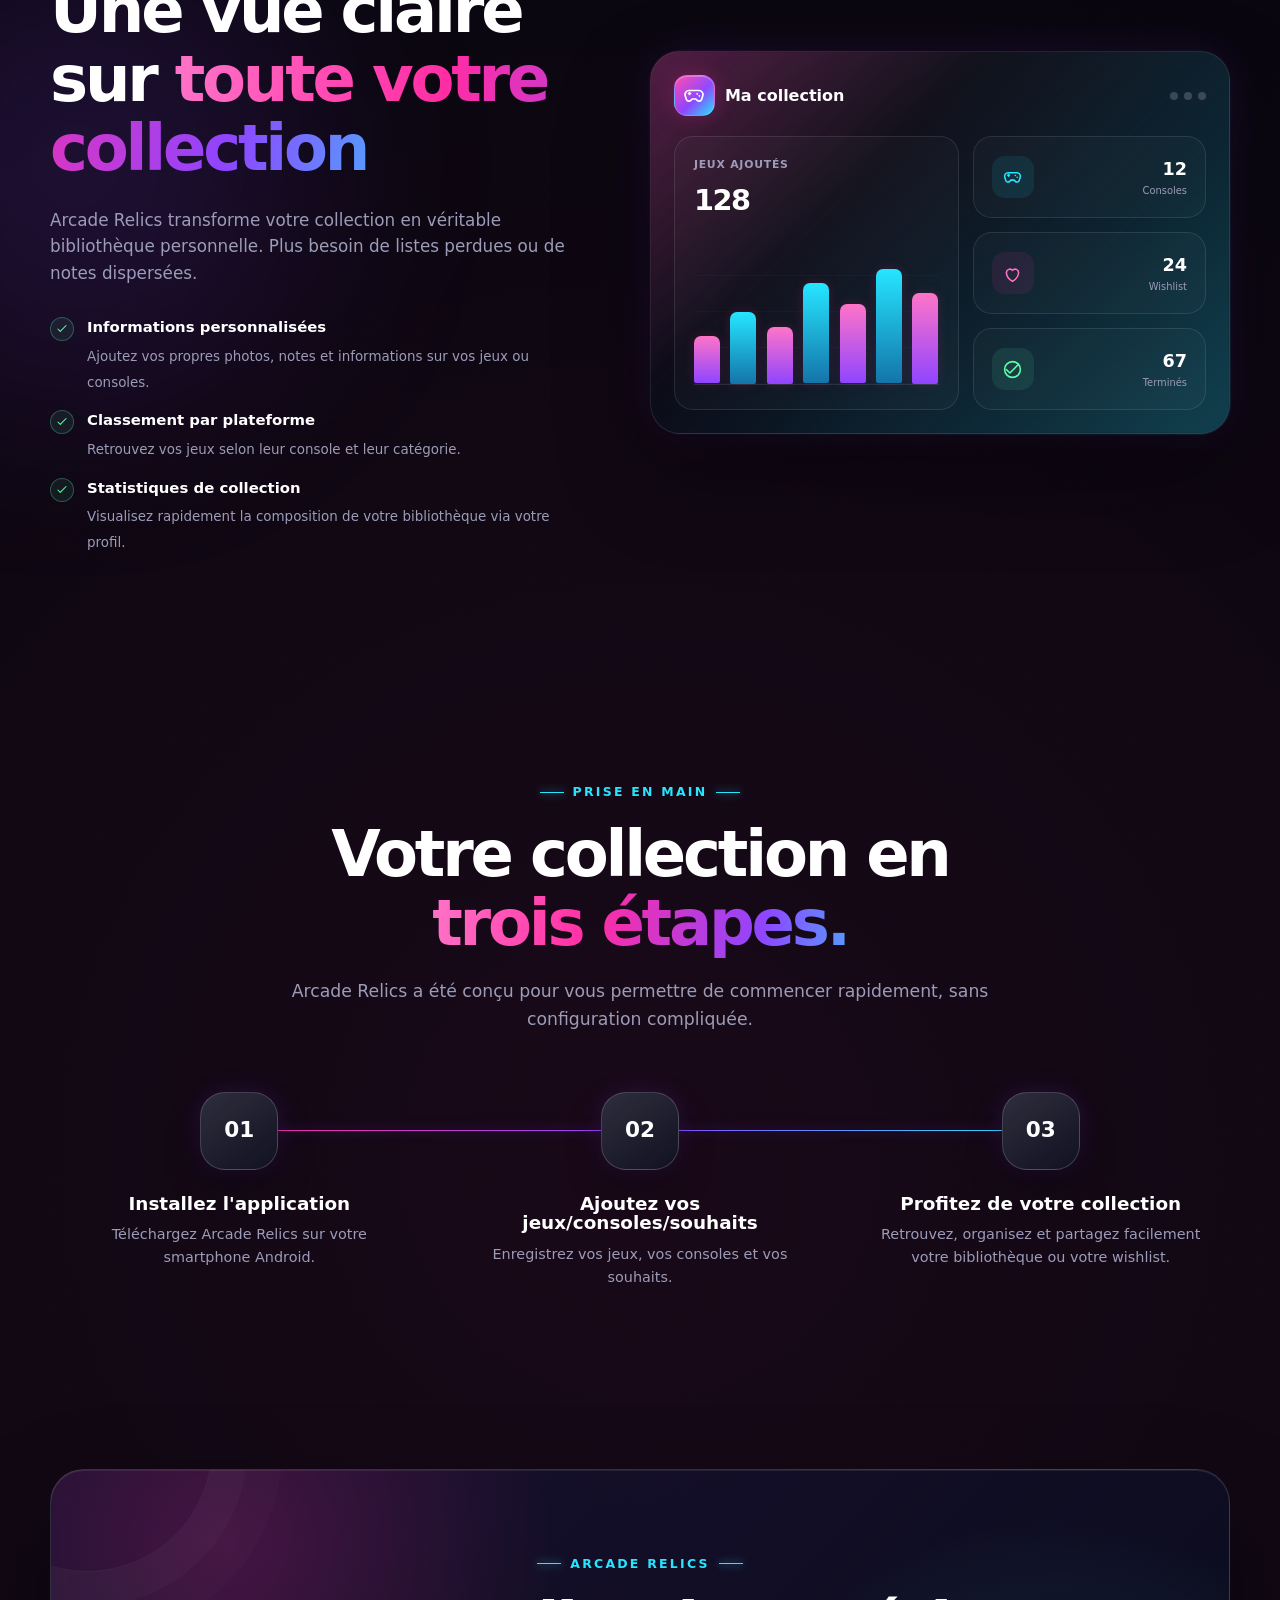
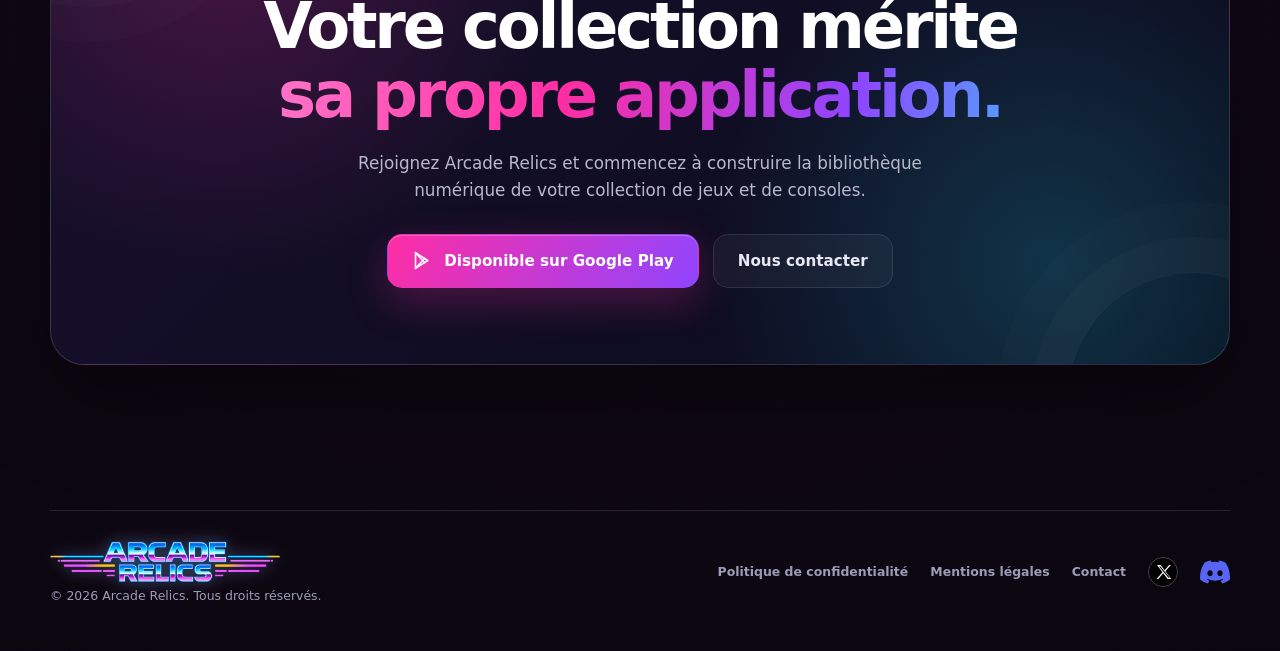
==== commit 89ad8c55: "Replace site contents from uploaded archive" ====
--- a/pages/index.html
+++ b/pages/index.html
@@ -32,8 +32,16 @@
     <link rel="stylesheet" href="../assets/css/style.css">
 </head>
 
-<body>
-    <header class="navbar">
+<body>
+    <div class="crt-intro" id="crtIntro" aria-hidden="true">
+        <div class="crt-intro-screen">
+            <div class="crt-intro-static"></div>
+            <div class="crt-intro-line"></div>
+            <div class="crt-intro-glow"></div>
+        </div>
+    </div>
+
+    <header class="navbar">
         <div class="container nav-inner">
            <a
     class="brand brand-header-logo"
@@ -76,7 +84,10 @@
 
                     <h1>
                         Toute votre collection en
-                        <span class="gradient-text">Une seule application.</span>
+                        <span class="gradient-text">
+                            <span class="title-nowrap">Une seule</span>
+                            <span class="title-word">application.</span>
+                        </span>
                     </h1>
 
                     <p class="hero-description">
@@ -678,10 +689,13 @@
     Politique de confidentialité
 </a>
                 <a href="#">Mentions légales</a>
-                <a href="mailto:contact@arcaderelics.fr">Contact</a>
-                <a class="footer-x-link" href="https://x.com/arcade_relics" target="_blank" rel="noopener noreferrer" aria-label="Suivre Arcade Relics sur X">
-                    <img src="../assets/img/x-logo.svg" alt="">
-                </a>
+                <a href="mailto:contact@arcaderelics.fr">Contact</a>
+                <a class="footer-x-link" href="https://x.com/arcade_relics" target="_blank" rel="noopener noreferrer" aria-label="Suivre Arcade Relics sur X">
+                    <img src="../assets/img/x-logo.svg" alt="">
+                </a>
+                <a class="footer-x-link" href="https://discord.gg/m2ua3655HP" target="_blank" rel="noopener noreferrer" aria-label="Rejoindre le serveur Discord Arcade Relics">
+                    <img src="../assets/img/discord-logo.svg" alt="">
+                </a>
             </div>
         </div>
     </footer>
--- a/assets/css/style.css
+++ b/assets/css/style.css
@@ -1,5 +1,3243 @@
-@import url("./style-1.css");
-@import url("./style-2.css");
-@import url("./style-3.css");
-@import url("./style-4.css");
-@import url("./style-5.css");
+:root {
+            --background: #06060d;
+            --background-light: #0c0c19;
+            --surface: rgba(19, 19, 38, 0.78);
+            --surface-light: rgba(30, 30, 58, 0.65);
+            --white: #ffffff;
+            --text: #e8e8f4;
+            --muted: #9c9cb8;
+            --pink: #ff2da4;
+            --pink-light: #ff74c8;
+            --cyan: #26e6ff;
+            --purple: #8f45ff;
+            --green: #5dffab;
+            --border: rgba(255, 255, 255, 0.1);
+            --border-pink: rgba(255, 45, 164, 0.38);
+            --border-cyan: rgba(38, 230, 255, 0.38);
+            --shadow-pink: 0 0 32px rgba(255, 45, 164, 0.3);
+            --shadow-cyan: 0 0 32px rgba(38, 230, 255, 0.24);
+            --radius: 24px;
+            --container: 1180px;
+        }
+
+        * {
+            margin: 0;
+            padding: 0;
+            box-sizing: border-box;
+        }
+
+        html {
+            scroll-behavior: smooth;
+        }
+
+        body {
+            min-height: 100vh;
+            overflow-x: hidden;
+            color: var(--text);
+            background:
+                radial-gradient(circle at 15% 15%, rgba(143, 69, 255, 0.12), transparent 35%),
+                radial-gradient(circle at 85% 20%, rgba(38, 230, 255, 0.09), transparent 30%),
+                radial-gradient(circle at 50% 80%, rgba(255, 45, 164, 0.08), transparent 35%),
+                var(--background);
+            font-family:
+                Inter,
+                ui-sans-serif,
+                system-ui,
+                -apple-system,
+                BlinkMacSystemFont,
+                "Segoe UI",
+                sans-serif;
+            line-height: 1.6;
+        }
+
+        body::before {
+            position: fixed;
+            z-index: -2;
+            inset: 0;
+            content: "";
+            pointer-events: none;
+            opacity: 0.28;
+            background-image:
+                linear-gradient(rgba(255, 255, 255, 0.018) 1px, transparent 1px),
+                linear-gradient(90deg, rgba(255, 255, 255, 0.018) 1px, transparent 1px);
+            background-size: 42px 42px;
+            mask-image: linear-gradient(to bottom, black, transparent 90%);
+        }
+
+        body::after {
+            position: fixed;
+            z-index: 1000;
+            inset: 0;
+            content: "";
+            pointer-events: none;
+            opacity: 0.045;
+            background-image: url("data:image/svg+xml,%3Csvg viewBox='0 0 160 160' xmlns='http://www.w3.org/2000/svg'%3E%3Cfilter id='noise'%3E%3CfeTurbulence type='fractalNoise' baseFrequency='.9' numOctaves='4' stitchTiles='stitch'/%3E%3C/filter%3E%3Crect width='100%25' height='100%25' filter='url(%23noise)' opacity='.8'/%3E%3C/svg%3E");
+        }
+
+        /* Allumage d'un téléviseur cathodique rétro. */
+        .crt-intro {
+            position: fixed;
+            z-index: 3000;
+            inset: 0;
+            overflow: hidden;
+            pointer-events: all;
+            background: #010101;
+            animation: crtIntroFade 3s linear forwards;
+        }
+
+        .crt-intro-screen {
+            position: absolute;
+            inset: 0;
+            overflow: hidden;
+            border-radius: 0;
+            opacity: 0;
+            background: transparent;
+            box-shadow:
+                inset 0 0 1.2vw rgba(105, 255, 225, 0.2),
+                0 0 3vw rgba(0, 0, 0, 0.9);
+            animation: crtTubeOn 3s cubic-bezier(.18, .78, .2, 1) forwards;
+        }
+
+        .crt-intro-screen::before,
+        .crt-intro-screen::after,
+        .crt-intro-static,
+        .crt-intro-glow,
+        .crt-intro-line {
+            position: absolute;
+            inset: 0;
+            content: "";
+            pointer-events: none;
+        }
+
+        .crt-intro-screen::before {
+            z-index: 2;
+            opacity: 0;
+            background:
+                repeating-linear-gradient(
+                    0deg,
+                    rgba(0, 0, 0, 0.48) 0 1px,
+                    transparent 1px 4px
+                ),
+                linear-gradient(90deg, rgba(255, 30, 30, 0.08), transparent 33%, rgba(50, 255, 220, 0.08) 66%, rgba(40, 90, 255, 0.08));
+            animation: crtScanlines 3s steps(2, end) forwards;
+        }
+
+        .crt-intro-screen::after {
+            z-index: 3;
+            opacity: 0;
+            background: radial-gradient(ellipse at center, transparent 38%, rgba(0, 0, 0, 0.72) 100%);
+            animation: crtVignette 3s linear forwards;
+        }
+
+        .crt-intro-static {
+            z-index: 1;
+            opacity: 0;
+            background-image: url("data:image/svg+xml,%3Csvg viewBox='0 0 180 180' xmlns='http://www.w3.org/2000/svg'%3E%3Cfilter id='n'%3E%3CfeTurbulence type='fractalNoise' baseFrequency='.85' numOctaves='3' stitchTiles='stitch'/%3E%3C/filter%3E%3Crect width='100%25' height='100%25' filter='url(%23n)'/%3E%3C/svg%3E");
+            mix-blend-mode: screen;
+            animation: crtStatic 0.12s steps(2, end) 9, crtStaticFade 3s linear forwards;
+        }
+
+        .crt-intro-line {
+            z-index: 4;
+            top: 50%;
+            right: auto;
+            bottom: auto;
+            left: 50%;
+            width: 0;
+            height: 2px;
+            transform: translate(-50%, -50%);
+            background: #fffde8;
+            box-shadow: 0 0 5px #fff, 0 0 24px 7px rgba(108, 255, 226, 0.92);
+            animation: crtLineOn 3s cubic-bezier(.16, .72, .18, 1) forwards;
+        }
+
+        .crt-intro-glow {
+            z-index: 0;
+            inset: 50% auto auto 50%;
+            width: 1px;
+            height: 1px;
+            border-radius: 50%;
+            transform: translate(-50%, -50%);
+            background: #c9fff3;
+            box-shadow: 0 0 18px 8px #d7fff8, 0 0 80px 35px rgba(80, 255, 210, 0.72);
+            animation: crtGlowOn 3s cubic-bezier(.16, .72, .18, 1) forwards;
+        }
+
+        .crt-intro.is-finished { visibility: hidden; }
+
+        @keyframes crtLineOn {
+            0%, 16% { width: 0; opacity: 0; }
+            23% { width: 13vw; opacity: 1; }
+            31% { width: 94vw; opacity: 1; }
+            41% { width: 100vw; height: 3px; opacity: 1; }
+            57% { width: 100vw; height: 3px; opacity: 0.28; }
+            70%, 100% { width: 100vw; height: 3px; opacity: 0; }
+        }
+
+        @keyframes crtGlowOn {
+            0%, 16% { opacity: 0; transform: translate(-50%, -50%) scaleX(0); }
+            23% { opacity: 1; transform: translate(-50%, -50%) scaleX(16); }
+            38% { opacity: 0.9; transform: translate(-50%, -50%) scaleX(60vmax); }
+            47%, 100% { opacity: 0; transform: translate(-50%, -50%) scaleX(60vmax); }
+        }
+
+        @keyframes crtTubeOn {
+            0%, 20% { opacity: 0; transform: scaleY(0.002); }
+            37% { opacity: 1; transform: scaleY(0.025); }
+            57% { opacity: 1; transform: scaleY(1); }
+            78% { opacity: 0.36; transform: scaleY(1); }
+            100% { opacity: 0; transform: scaleY(1); }
+        }
+
+        @keyframes crtScanlines {
+            0%, 42% { opacity: 0; }
+            56% { opacity: 0.8; }
+            76% { opacity: 0.28; }
+            100% { opacity: 0; }
+        }
+
+        @keyframes crtVignette {
+            0%, 42% { opacity: 0; }
+            57% { opacity: 1; }
+            78% { opacity: 0.4; }
+            100% { opacity: 0; }
+        }
+
+        @keyframes crtStatic { to { background-position: 60px -90px; } }
+
+        @keyframes crtStaticFade {
+            0%, 46% { opacity: 0; }
+            58% { opacity: 0.68; }
+            74% { opacity: 0.18; }
+            100% { opacity: 0; }
+        }
+
+        @keyframes crtIntroFade {
+            0%, 54% {
+                opacity: 1;
+                background-color: #010101;
+            }
+            60% {
+                opacity: 1;
+                background-color: transparent;
+            }
+            76% {
+                opacity: 0;
+                background-color: transparent;
+            }
+            100% {
+                opacity: 0;
+                background-color: transparent;
+            }
+        }
+
+        a {
+            color: inherit;
+            text-decoration: none;
+        }
+
+        button,
+        a {
+            -webkit-tap-highlight-color: transparent;
+        }
+
+        img,
+        svg {
+            display: block;
+        }
+
+        .container {
+            width: min(calc(100% - 40px), var(--container));
+            margin: 0 auto;
+        }
+
+        .section {
+            position: relative;
+            padding: 110px 0;
+        }
+
+        .section-header {
+            max-width: 720px;
+            margin: 0 auto 58px;
+            text-align: center;
+        }
+
+        .eyebrow {
+            display: inline-flex;
+            align-items: center;
+            gap: 9px;
+            margin-bottom: 18px;
+            color: var(--cyan);
+            font-size: 0.78rem;
+            font-weight: 800;
+            letter-spacing: 0.18em;
+            text-transform: uppercase;
+        }
+
+        .eyebrow::before,
+        .eyebrow::after {
+            width: 24px;
+            height: 1px;
+            content: "";
+            background: currentColor;
+            box-shadow: 0 0 8px currentColor;
+        }
+
+        h1,
+        h2,
+        h3 {
+            line-height: 1.08;
+        }
+
+        h2 {
+            color: var(--white);
+            font-size: clamp(2.1rem, 5vw, 4rem);
+            letter-spacing: -0.05em;
+        }
+
+        .section-header p {
+            margin-top: 20px;
+            color: var(--muted);
+            font-size: 1.08rem;
+        }
+
+        .gradient-text {
+            color: transparent;
+            background: linear-gradient(
+                100deg,
+                var(--pink-light) 0%,
+                var(--pink) 20%,
+                var(--purple) 40%,
+                var(--cyan) 60%,
+                var(--purple) 80%,
+                var(--pink-light) 100%
+            );
+            -webkit-background-clip: text;
+            background-clip: text;
+            background-size: 200% auto;
+            animation: gradientMove 7s ease-in-out infinite alternate;
+        }
+
+        .hero h1 .title-nowrap {
+            display: inline-block;
+            white-space: nowrap;
+        }
+
+        .hero h1 > .gradient-text {
+            display: block;
+            color: inherit;
+            background: none;
+            animation: none;
+        }
+
+        .hero h1 .title-nowrap,
+        .hero h1 .title-word {
+            padding-right: 0.1em;
+            color: transparent;
+            background: linear-gradient(
+                100deg,
+                var(--pink-light) 0%,
+                var(--pink) 32%,
+                var(--purple) 70%,
+                var(--cyan) 100%
+            );
+            background-clip: text;
+            -webkit-background-clip: text;
+            -webkit-text-fill-color: transparent;
+        }
+
+        .hero h1 .title-word {
+            display: inline-block;
+        }
+
+        .button {
+            display: inline-flex;
+            min-height: 54px;
+            align-items: center;
+            justify-content: center;
+            gap: 11px;
+            padding: 0 24px;
+            border: 1px solid transparent;
+            border-radius: 15px;
+            font-size: 0.95rem;
+            font-weight: 800;
+            transition:
+                transform 0.25s ease,
+                box-shadow 0.25s ease,
+                border-color 0.25s ease,
+                background 0.25s ease;
+        }
+
+        .button:hover {
+            transform: translateY(-3px);
+        }
+
+        .button-primary {
+            color: var(--white);
+            background: linear-gradient(120deg, var(--pink), var(--purple));
+            box-shadow:
+                0 14px 40px rgba(255, 45, 164, 0.25),
+                inset 0 1px rgba(255, 255, 255, 0.25);
+        }
+
+        .button-primary:hover {
+            box-shadow:
+                0 18px 50px rgba(255, 45, 164, 0.4),
+                0 0 24px rgba(143, 69, 255, 0.35);
+        }
+
+        .button-secondary {
+            border-color: var(--border);
+            background: rgba(255, 255, 255, 0.045);
+            backdrop-filter: blur(12px);
+        }
+
+        .button-secondary:hover {
+            border-color: rgba(38, 230, 255, 0.4);
+            box-shadow: var(--shadow-cyan);
+        }
+
+        .icon {
+            width: 21px;
+            height: 21px;
+            fill: none;
+            stroke: currentColor;
+            stroke-width: 1.8;
+            stroke-linecap: round;
+            stroke-linejoin: round;
+        }
+
+       
+
+        .navbar {
+            position: fixed;
+            z-index: 100;
+            top: 18px;
+            right: 0;
+            left: 0;
+            transition: top 0.25s ease;
+        }
+
+        .nav-inner {
+            display: flex;
+            min-height: 68px;
+            align-items: center;
+            justify-content: space-between;
+            gap: 28px;
+            padding: 0 18px;
+            border: 1px solid var(--border);
+            border-radius: 20px;
+            background: rgba(7, 7, 17, 0.72);
+            box-shadow: 0 12px 44px rgba(0, 0, 0, 0.22);
+            backdrop-filter: blur(18px);
+        }
+
+        .brand {
+            display: flex;
+            flex-shrink: 0;
+            align-items: center;
+            gap: 12px;
+            color: var(--white);
+            font-weight: 900;
+            letter-spacing: -0.025em;
+        }
+
+        .brand-logo {
+            position: relative;
+            display: grid;
+            width: 41px;
+            height: 41px;
+            place-items: center;
+            overflow: hidden;
+            border: 1px solid rgba(255, 255, 255, 0.18);
+            border-radius: 13px;
+            background:
+                linear-gradient(145deg, rgba(255, 255, 255, 0.15), transparent 60%),
+                linear-gradient(135deg, var(--pink), var(--purple) 55%, var(--cyan));
+            box-shadow:
+                0 0 20px rgba(255, 45, 164, 0.25),
+                inset 0 1px rgba(255, 255, 255, 0.25);
+        }
+
+        .brand-logo svg {
+            width: 24px;
+            height: 24px;
+        }
+
+        .brand span {
+            color: var(--cyan);
+        }
+
+        .nav-links {
+            display: flex;
+            align-items: center;
+            gap: 30px;
+            color: #c6c6da;
+            font-size: 0.9rem;
+            font-weight: 700;
+        }
+
+        .nav-links a {
+            position: relative;
+            transition: color 0.2s ease;
+        }
+
+        .nav-links a::after {
+            position: absolute;
+            right: 50%;
+            bottom: -7px;
+            left: 50%;
+            height: 2px;
+            border-radius: 10px;
+            content: "";
+            background: linear-gradient(90deg, var(--pink), var(--cyan));
+            transition:
+                right 0.25s ease,
+                left 0.25s ease;
+        }
+
+        .nav-links a:hover {
+            color: var(--white);
+        }
+
+        .nav-links a:hover::after {
+            right: 0;
+            left: 0;
+        }
+
+        .nav-cta {
+            min-height: 42px;
+            padding: 0 18px;
+            border-radius: 12px;
+            font-size: 0.85rem;
+        }
+
+        .menu-button {
+            display: none;
+            width: 42px;
+            height: 42px;
+            align-items: center;
+            justify-content: center;
+            border: 1px solid var(--border);
+            border-radius: 12px;
+            color: var(--white);
+            background: rgba(255, 255, 255, 0.05);
+            cursor: pointer;
+        }
+
+        
+
+        .hero {
+            position: relative;
+            display: flex;
+            min-height: 100vh;
+            align-items: center;
+            padding: 145px 0 90px;
+        }
+
+        .hero::before {
+            position: absolute;
+            z-index: -1;
+            top: 9%;
+            left: 50%;
+            width: 760px;
+            height: 760px;
+            border-radius: 50%;
+            content: "";
+            background:
+                radial-gradient(circle, rgba(255, 45, 164, 0.16), transparent 50%),
+                radial-gradient(circle at 60% 45%, rgba(38, 230, 255, 0.12), transparent 46%);
+            filter: blur(10px);
+            transform: translateX(-15%);
+        }
+
+        .hero-grid {
+            display: grid;
+            align-items: center;
+            gap: 70px;
+            grid-template-columns: minmax(0, 1.05fr) minmax(360px, 0.95fr);
+        }
+
+        .hero-badge {
+            display: inline-flex;
+            align-items: center;
+            gap: 9px;
+            margin-bottom: 24px;
+            padding: 8px 13px;
+            border: 1px solid rgba(38, 230, 255, 0.25);
+            border-radius: 999px;
+            color: #d9faff;
+            background: rgba(38, 230, 255, 0.06);
+            font-size: 0.78rem;
+            font-weight: 800;
+            letter-spacing: 0.06em;
+            text-transform: uppercase;
+        }
+
+        .hero-badge-dot {
+            width: 8px;
+            height: 8px;
+            border-radius: 50%;
+            background: var(--green);
+            box-shadow: 0 0 12px var(--green);
+            animation: pulse 1.7s infinite;
+        }
+
+        .hero h1 {
+            max-width: 760px;
+            color: var(--white);
+            font-size: clamp(3.1rem, 7vw, 6.6rem);
+            letter-spacing: -0.075em;
+        }
+
+        .hero-description {
+            max-width: 640px;
+            margin: 26px 0 34px;
+            color: var(--muted);
+            font-size: clamp(1.05rem, 2vw, 1.23rem);
+        }
+
+        .hero-actions {
+            display: flex;
+            flex-wrap: wrap;
+            gap: 14px;
+        }
+
+        .hero-info {
+            display: flex;
+            flex-wrap: wrap;
+            gap: 22px;
+            margin-top: 28px;
+            color: var(--muted);
+            font-size: 0.82rem;
+            font-weight: 700;
+        }
+
+        .hero-info span {
+            display: flex;
+            align-items: center;
+            gap: 7px;
+        }
+
+        .hero-info svg {
+            width: 16px;
+            height: 16px;
+            color: var(--green);
+        }
+
+       
+
+        .phone-stage {
+            position: relative;
+            display: flex;
+            min-height: 650px;
+            align-items: center;
+            justify-content: center;
+            perspective: 1200px;
+        }
+
+        .phone-stage::before {
+            position: absolute;
+            z-index: -1;
+            width: 430px;
+            height: 430px;
+            border-radius: 50%;
+            content: "";
+            background:
+                radial-gradient(circle at 35% 35%, rgba(255, 45, 164, 0.3), transparent 46%),
+                radial-gradient(circle at 65% 65%, rgba(38, 230, 255, 0.25), transparent 50%);
+            filter: blur(35px);
+            animation: glowPulse 5s ease-in-out infinite alternate;
+        }
+
+.phone-visual {
+    position: relative;
+    z-index: 2;
+
+    display: block;
+
+    width: min(320px, 100%);
+    height: auto;
+
+    object-fit: contain;
+
+    filter:
+        drop-shadow(0 45px 45px rgba(0, 0, 0, 0.5))
+        drop-shadow(0 0 28px rgba(255, 45, 164, 0.2));
+
+    transform: rotateY(-5deg) rotateX(2deg);
+    animation: phoneImageFloat 6s ease-in-out infinite;
+
+    transform-origin: center center;
+}
+
+        @media (max-width: 620px) {
+    .phone-visual {
+                width: min(290px, 88vw);
+    }
+
+    .floating-one {
+        top: 145px;
+        left: -5px;
+    }
+
+    .floating-two {
+        right: -2px;
+        bottom: 120px;
+    }
+}
+
+        .app-header {
+            display: flex;
+            align-items: center;
+            justify-content: space-between;
+            padding: 48px 20px 17px;
+        }
+
+        .app-name {
+            color: var(--white);
+            font-size: 1.15rem;
+            font-weight: 900;
+            letter-spacing: -0.03em;
+        }
+
+        .app-name span {
+            color: var(--pink);
+        }
+
+        .profile-dot {
+            display: grid;
+            width: 34px;
+            height: 34px;
+            place-items: center;
+            border: 1px solid rgba(255, 255, 255, 0.15);
+            border-radius: 50%;
+            color: var(--white);
+            background: linear-gradient(135deg, var(--purple), var(--pink));
+            font-size: 0.75rem;
+            font-weight: 900;
+        }
+
+        .app-content {
+            padding: 0 18px;
+        }
+
+        .welcome {
+            margin-bottom: 16px;
+            color: var(--muted);
+            font-size: 0.72rem;
+        }
+
+        .welcome strong {
+            display: block;
+            margin-top: 2px;
+            color: var(--white);
+            font-size: 1.22rem;
+        }
+
+        .app-banner {
+            position: relative;
+            min-height: 124px;
+            overflow: hidden;
+            padding: 18px;
+            border: 1px solid rgba(255, 45, 164, 0.26);
+            border-radius: 21px;
+            background:
+                radial-gradient(circle at 85% 25%, rgba(38, 230, 255, 0.28), transparent 27%),
+                linear-gradient(135deg, rgba(255, 45, 164, 0.25), rgba(143, 69, 255, 0.16));
+        }
+
+        .app-banner::after {
+            position: absolute;
+            right: -18px;
+            bottom: -46px;
+            width: 130px;
+            height: 130px;
+            border: 1px solid rgba(38, 230, 255, 0.4);
+            border-radius: 50%;
+            content: "";
+            box-shadow:
+                0 0 0 14px rgba(38, 230, 255, 0.04),
+                0 0 0 28px rgba(38, 230, 255, 0.025);
+        }
+
+        .app-banner small {
+            position: relative;
+            z-index: 1;
+            color: var(--pink-light);
+            font-weight: 800;
+        }
+
+        .app-banner h3 {
+            position: relative;
+            z-index: 1;
+            max-width: 160px;
+            margin-top: 7px;
+            color: var(--white);
+            font-size: 1.15rem;
+        }
+
+        .stats-row {
+            display: grid;
+            gap: 9px;
+            margin-top: 12px;
+            grid-template-columns: repeat(3, 1fr);
+        }
+
+        .mini-stat {
+            padding: 12px 8px;
+            border: 1px solid var(--border);
+            border-radius: 16px;
+            text-align: center;
+            background: rgba(255, 255, 255, 0.035);
+        }
+
+        .mini-stat strong {
+            display: block;
+            color: var(--white);
+            font-size: 1.15rem;
+        }
+
+        .mini-stat span {
+            color: var(--muted);
+            font-size: 0.56rem;
+            font-weight: 700;
+            text-transform: uppercase;
+        }
+
+        .app-section-title {
+            display: flex;
+            align-items: center;
+            justify-content: space-between;
+            margin: 18px 1px 10px;
+            color: var(--white);
+            font-size: 0.78rem;
+            font-weight: 800;
+        }
+
+        .app-section-title span {
+            color: var(--cyan);
+            font-size: 0.59rem;
+        }
+
+        .game-row {
+            display: grid;
+            gap: 9px;
+            grid-template-columns: repeat(3, 1fr);
+        }
+
+        .game-card {
+            position: relative;
+            aspect-ratio: 0.74;
+            overflow: hidden;
+            border: 1px solid var(--border);
+            border-radius: 13px;
+            background: #171727;
+        }
+
+        .game-cover {
+            position: absolute;
+            inset: 0;
+            display: flex;
+            align-items: flex-end;
+            padding: 9px;
+        }
+
+        .game-cover::before {
+            position: absolute;
+            inset: 0;
+            content: "";
+            background:
+                linear-gradient(to top, rgba(3, 3, 10, 0.92), transparent 60%),
+                var(--cover-background);
+        }
+
+        .game-cover strong {
+            position: relative;
+            z-index: 1;
+            color: var(--white);
+            font-size: 0.56rem;
+            line-height: 1.2;
+        }
+
+        .cover-one {
+            --cover-background:
+                radial-gradient(circle at 55% 30%, #ff8bd6, transparent 18%),
+                linear-gradient(145deg, #451e77, #ff2da4);
+        }
+
+        .cover-two {
+            --cover-background:
+                radial-gradient(circle at 35% 28%, #fff29b, transparent 16%),
+                linear-gradient(145deg, #ff6f35, #39155f);
+        }
+
+        .cover-three {
+            --cover-background:
+                radial-gradient(circle at 60% 25%, #b9f8ff, transparent 15%),
+                linear-gradient(145deg, #005b7a, #071a4b);
+        }
+
+        .bottom-nav {
+            position: absolute;
+            right: 13px;
+            bottom: 11px;
+            left: 13px;
+            display: grid;
+            min-height: 57px;
+            align-items: center;
+            border: 1px solid var(--border);
+            border-radius: 19px;
+            background: rgba(12, 12, 26, 0.88);
+            backdrop-filter: blur(15px);
+            grid-template-columns: repeat(4, 1fr);
+        }
+
+        .bottom-nav div {
+            display: flex;
+            flex-direction: column;
+            align-items: center;
+            gap: 3px;
+            color: #6f6f88;
+            font-size: 0.44rem;
+            font-weight: 700;
+        }
+
+        .bottom-nav div:first-child {
+            color: var(--pink-light);
+        }
+
+        .bottom-nav svg {
+            width: 17px;
+            height: 17px;
+        }
+
+        .floating-card {
+            position: absolute;
+            z-index: 5;
+            display: flex;
+            align-items: center;
+            gap: 12px;
+            padding: 13px 16px;
+            border: 1px solid var(--border);
+            border-radius: 16px;
+            background: rgba(13, 13, 28, 0.84);
+            box-shadow: 0 16px 38px rgba(0, 0, 0, 0.35);
+            backdrop-filter: blur(14px);
+        }
+
+        .floating-card svg {
+            width: 25px;
+            height: 25px;
+        }
+
+        .floating-card strong {
+            display: block;
+            color: var(--white);
+            font-size: 0.77rem;
+        }
+
+        .floating-card span {
+            display: block;
+            margin-top: 1px;
+            color: var(--muted);
+            font-size: 0.62rem;
+        }
+
+        .floating-one {
+            top: 115px;
+            left: -35px;
+            color: var(--cyan);
+            animation: cardFloat 5s ease-in-out infinite;
+        }
+
+        .floating-two {
+            right: -34px;
+            bottom: 130px;
+            color: var(--pink-light);
+            animation: cardFloat 5s ease-in-out 1.5s infinite;
+        }
+
+       
+
+.showcase-carousel {
+    position: relative;
+    overflow: hidden;
+    padding: 55px 0 25px;
+}
+
+.showcase-carousel::before {
+    position: absolute;
+    z-index: -1;
+    top: 30%;
+    left: 50%;
+
+    width: 750px;
+    height: 500px;
+
+    border-radius: 50%;
+
+    content: "";
+
+    background:
+        radial-gradient(
+            circle at 30% 50%,
+            rgba(255, 45, 164, 0.14),
+            transparent 50%
+        ),
+        radial-gradient(
+            circle at 70% 50%,
+            rgba(38, 230, 255, 0.12),
+            transparent 50%
+        );
+
+    filter: blur(75px);
+    transform: translateX(-50%);
+}
+
+.carousel-heading {
+    max-width: 760px;
+    margin: 0 auto 42px;
+    text-align: center;
+}
+
+.carousel-heading h2 {
+    margin-bottom: 18px;
+}
+
+.carousel-heading p {
+    color: var(--muted);
+    font-size: 1.05rem;
+}
+
+.app-carousel {
+    position: relative;
+
+    width: min(760px, 100%);
+    margin: 0 auto;
+  padding: 0 55px 48px;
+}
+
+.carousel-viewport {
+    position: relative;
+
+    overflow: hidden;
+
+    border: 1px solid rgba(255, 255, 255, 0.13);
+    border-radius: 30px;
+
+    background:
+        radial-gradient(
+            circle at 50% 20%,
+            rgba(143, 69, 255, 0.12),
+            transparent 45%
+        ),
+        rgba(7, 7, 16, 0.88);
+
+    box-shadow:
+        0 35px 90px rgba(0, 0, 0, 0.42),
+        0 0 40px rgba(255, 45, 164, 0.1);
+
+    backdrop-filter: blur(15px);
+}
+
+.carousel-track {
+    display: flex;
+
+    transition:
+        transform 0.65s
+        cubic-bezier(0.22, 1, 0.36, 1);
+
+    will-change: transform;
+}
+
+.carousel-slide {
+    display: grid;
+
+    width: 100%;
+   height: 470px;
+    min-width: 100%;
+
+    flex: 0 0 100%;
+    place-items: center;
+
+   padding: 16px;
+}
+
+.carousel-slide img {
+    display: block;
+
+    width: auto;
+    height: auto;
+
+    max-width: 100%;
+    max-height: 100%;
+
+    border-radius: 16px;
+
+    object-fit: contain;
+    object-position: center;
+
+    filter:
+        drop-shadow(0 18px 25px rgba(0, 0, 0, 0.4));
+}
+
+.carousel-arrow {
+    position: absolute;
+    z-index: 5;
+    top: 50%;
+
+    display: grid;
+
+    width: 52px;
+    height: 52px;
+
+    place-items: center;
+
+    border: 1px solid rgba(255, 255, 255, 0.17);
+    border-radius: 17px;
+
+    color: var(--white);
+    background: rgba(12, 12, 28, 0.9);
+
+    box-shadow:
+        0 14px 30px rgba(0, 0, 0, 0.34);
+
+    cursor: pointer;
+
+    backdrop-filter: blur(14px);
+
+    transform: translateY(-50%);
+
+    transition:
+        transform 0.25s ease,
+        border-color 0.25s ease,
+        box-shadow 0.25s ease;
+}
+
+.carousel-arrow:hover {
+    border-color: rgba(38, 230, 255, 0.55);
+
+    box-shadow:
+        0 0 28px rgba(38, 230, 255, 0.22);
+
+    transform:
+        translateY(-50%)
+        scale(1.07);
+}
+
+.carousel-arrow-left {
+    left: 0;
+}
+
+.carousel-arrow-right {
+    right: 0;
+}
+
+.carousel-arrow .icon {
+    width: 24px;
+    height: 24px;
+}
+
+.carousel-dots {
+    position: absolute;
+    right: 0;
+    bottom: 4px;
+    left: 0;
+
+    display: flex;
+
+    align-items: center;
+    justify-content: center;
+
+    gap: 9px;
+}
+
+.carousel-dot {
+    width: 9px;
+    height: 9px;
+
+    padding: 0;
+
+    border: 0;
+    border-radius: 999px;
+
+    background: rgba(255, 255, 255, 0.28);
+
+    cursor: pointer;
+
+    transition:
+        width 0.3s ease,
+        background 0.3s ease,
+        box-shadow 0.3s ease;
+}
+
+.carousel-dot.active {
+    width: 34px;
+
+    background:
+        linear-gradient(
+            90deg,
+            var(--pink),
+            var(--purple),
+            var(--cyan)
+        );
+
+    box-shadow:
+        0 0 17px rgba(255, 45, 164, 0.4);
+}
+
+@media (max-width: 820px) {
+    .showcase-carousel {
+        padding-top: 35px;
+    }
+
+   .app-carousel {
+    width: min(660px, 100%);
+    padding-right: 48px;
+    padding-left: 48px;
+}
+
+    .carousel-slide {
+      height: 420px;
+        padding: 15px;
+    }
+
+    .carousel-arrow {
+        width: 44px;
+        height: 44px;
+        border-radius: 14px;
+    }
+}
+
+@media (max-width: 620px) {
+    .showcase-carousel {
+        padding: 25px 0 75px;
+    }
+
+    .carousel-heading {
+        margin-bottom: 28px;
+    }
+
+    .app-carousel {
+        padding-right: 0;
+      padding-bottom: 48px;
+        padding-left: 0;
+    }
+
+    .carousel-viewport {
+        border-radius: 22px;
+    }
+
+    .carousel-slide {
+        height: 360px;
+        padding: 10px;
+    }
+
+    .carousel-slide img {
+        border-radius: 15px;
+    }
+
+    .carousel-arrow {
+        top: auto;
+        bottom: -4px;
+
+        width: 42px;
+        height: 42px;
+
+        transform: none;
+    }
+
+    .carousel-arrow:hover {
+        transform: scale(1.06);
+    }
+
+    .carousel-arrow-left {
+        left: 12px;
+    }
+
+    .carousel-arrow-right {
+        right: 12px;
+    }
+
+    .carousel-dots {
+        bottom: 10px;
+    }
+}
+        
+
+        .proof {
+            padding-bottom: 30px;
+        }
+
+        .proof-card {
+            display: grid;
+            overflow: hidden;
+            border: 1px solid var(--border);
+            border-radius: 24px;
+            background: rgba(255, 255, 255, 0.025);
+            grid-template-columns: repeat(4, 1fr);
+        }
+
+        .proof-item {
+            padding: 29px 20px;
+            text-align: center;
+        }
+
+        .proof-item + .proof-item {
+            border-left: 1px solid var(--border);
+        }
+
+        .proof-item strong {
+            display: block;
+            color: var(--white);
+            font-size: clamp(1.5rem, 3vw, 2.3rem);
+            letter-spacing: -0.05em;
+        }
+
+        .proof-item span {
+            color: var(--muted);
+            font-size: 0.78rem;
+            font-weight: 700;
+        }
+
+     
+
+        .features-grid {
+            display: grid;
+            gap: 18px;
+            grid-template-columns: repeat(3, 1fr);
+        }
+
+        .feature-card {
+            position: relative;
+            min-height: 270px;
+            overflow: hidden;
+            padding: 30px;
+            border: 1px solid var(--border);
+            border-radius: var(--radius);
+            background:
+                linear-gradient(145deg, rgba(255, 255, 255, 0.05), transparent 60%),
+                var(--surface);
+            transition:
+                transform 0.3s ease,
+                border-color 0.3s ease,
+                box-shadow 0.3s ease;
+        }
+
+        .feature-card::after {
+            position: absolute;
+            right: -80px;
+            bottom: -90px;
+            width: 190px;
+            height: 190px;
+            border-radius: 50%;
+            content: "";
+            background: radial-gradient(circle, var(--card-glow), transparent 70%);
+            opacity: 0.3;
+            transition: opacity 0.3s ease;
+        }
+
+        .feature-card:hover {
+            border-color: var(--card-border);
+            box-shadow: 0 22px 65px rgba(0, 0, 0, 0.32);
+            transform: translateY(-7px);
+        }
+
+        .feature-card:hover::after {
+            opacity: 0.55;
+        }
+
+        .feature-pink {
+            --card-glow: var(--pink);
+            --card-border: var(--border-pink);
+        }
+
+        .feature-cyan {
+            --card-glow: var(--cyan);
+            --card-border: var(--border-cyan);
+        }
+
+        .feature-purple {
+            --card-glow: var(--purple);
+            --card-border: rgba(143, 69, 255, 0.4);
+        }
+
+        .feature-icon {
+            display: grid;
+            width: 53px;
+            height: 53px;
+            margin-bottom: 26px;
+            place-items: center;
+            border: 1px solid var(--card-border);
+            border-radius: 17px;
+            color: var(--white);
+            background: rgba(255, 255, 255, 0.05);
+            box-shadow: 0 0 22px var(--card-glow);
+        }
+
+        .feature-icon svg {
+            width: 27px;
+            height: 27px;
+        }
+
+        .feature-card h3 {
+            position: relative;
+            z-index: 1;
+            margin-bottom: 12px;
+            color: var(--white);
+            font-size: 1.3rem;
+        }
+
+        .feature-card p {
+            position: relative;
+            z-index: 1;
+            color: var(--muted);
+            font-size: 0.94rem;
+        }
+
+       
+
+        .showcase {
+            overflow: hidden;
+        }
+
+        .showcase::before {
+            position: absolute;
+            z-index: -1;
+            top: 120px;
+            left: -150px;
+            width: 450px;
+            height: 450px;
+            border-radius: 50%;
+            content: "";
+            background: rgba(143, 69, 255, 0.14);
+            filter: blur(100px);
+        }
+
+        .showcase-grid {
+            display: grid;
+            align-items: center;
+            gap: 75px;
+            grid-template-columns: 0.95fr 1.05fr;
+        }
+
+        .showcase-copy h2 {
+            margin-bottom: 23px;
+        }
+
+        .showcase-copy > p {
+            color: var(--muted);
+            font-size: 1.05rem;
+        }
+
+        .check-list {
+            display: grid;
+            gap: 15px;
+            margin-top: 29px;
+        }
+
+        .check-item {
+            display: flex;
+            align-items: flex-start;
+            gap: 13px;
+        }
+
+        .check-icon {
+            display: grid;
+            width: 24px;
+            height: 24px;
+            flex: 0 0 24px;
+            margin-top: 1px;
+            place-items: center;
+            border: 1px solid rgba(93, 255, 171, 0.28);
+            border-radius: 50%;
+            color: var(--green);
+            background: rgba(93, 255, 171, 0.08);
+        }
+
+        .check-icon svg {
+            width: 14px;
+            height: 14px;
+        }
+
+        .check-item strong {
+            display: block;
+            margin-bottom: 3px;
+            color: var(--white);
+            font-size: 0.93rem;
+        }
+
+        .check-item span {
+            color: var(--muted);
+            font-size: 0.84rem;
+        }
+
+        .dashboard {
+            position: relative;
+            padding: 23px;
+            border: 1px solid var(--border);
+            border-radius: 30px;
+            background:
+                linear-gradient(150deg, rgba(255, 255, 255, 0.07), transparent 60%),
+                rgba(10, 10, 23, 0.82);
+            box-shadow:
+                0 40px 90px rgba(0, 0, 0, 0.4),
+                0 0 45px rgba(143, 69, 255, 0.12);
+            transform: rotate(1.5deg);
+        }
+
+        .dashboard::before {
+            position: absolute;
+            z-index: -1;
+            inset: -1px;
+            border-radius: inherit;
+            content: "";
+            background: linear-gradient(135deg, rgba(255, 45, 164, 0.25), transparent 35%, rgba(38, 230, 255, 0.25));
+            filter: blur(1px);
+        }
+
+        .dashboard-bar {
+            display: flex;
+            align-items: center;
+            justify-content: space-between;
+            margin-bottom: 20px;
+        }
+
+        .dashboard-title {
+            display: flex;
+            align-items: center;
+            gap: 10px;
+            color: var(--white);
+            font-weight: 900;
+        }
+
+        .dashboard-dots {
+            display: flex;
+            gap: 6px;
+        }
+
+        .dashboard-dots span {
+            width: 8px;
+            height: 8px;
+            border-radius: 50%;
+            background: rgba(255, 255, 255, 0.19);
+        }
+
+        .dashboard-main {
+            display: grid;
+            gap: 14px;
+            grid-template-columns: 1.1fr 0.9fr;
+        }
+
+        .panel {
+            border: 1px solid var(--border);
+            border-radius: 19px;
+            background: rgba(255, 255, 255, 0.025);
+        }
+
+        .chart-panel {
+            padding: 19px;
+        }
+
+        .panel-label {
+            color: var(--muted);
+            font-size: 0.68rem;
+            font-weight: 800;
+            letter-spacing: 0.07em;
+            text-transform: uppercase;
+        }
+
+        .panel-value {
+            margin-top: 3px;
+            color: var(--white);
+            font-size: 1.8rem;
+            font-weight: 900;
+            letter-spacing: -0.05em;
+        }
+
+        .chart {
+            display: flex;
+            height: 145px;
+            align-items: flex-end;
+            gap: 10px;
+            margin-top: 17px;
+            padding-top: 20px;
+            border-bottom: 1px solid var(--border);
+            background:
+                repeating-linear-gradient(
+                    to bottom,
+                    transparent,
+                    transparent 35px,
+                    rgba(255, 255, 255, 0.04) 36px
+                );
+        }
+
+        .chart-bar {
+            position: relative;
+            flex: 1;
+            min-width: 13px;
+            border-radius: 7px 7px 2px 2px;
+            background: linear-gradient(to top, var(--purple), var(--pink-light));
+            box-shadow: 0 0 12px rgba(255, 45, 164, 0.15);
+            animation: barGrow 1.2s ease both;
+            transform-origin: bottom;
+        }
+
+        .chart-bar:nth-child(2n) {
+            background: linear-gradient(to top, #1474aa, var(--cyan));
+        }
+
+        .chart-bar:nth-child(1) { height: 38%; }
+        .chart-bar:nth-child(2) { height: 58%; }
+        .chart-bar:nth-child(3) { height: 46%; }
+        .chart-bar:nth-child(4) { height: 81%; }
+        .chart-bar:nth-child(5) { height: 64%; }
+        .chart-bar:nth-child(6) { height: 92%; }
+        .chart-bar:nth-child(7) { height: 73%; }
+
+        .side-panels {
+            display: grid;
+            gap: 14px;
+        }
+
+        .side-stat {
+            display: flex;
+            align-items: center;
+            justify-content: space-between;
+            padding: 18px;
+        }
+
+        .side-stat-icon {
+            display: grid;
+            width: 42px;
+            height: 42px;
+            place-items: center;
+            border-radius: 13px;
+            color: var(--cyan);
+            background: rgba(38, 230, 255, 0.09);
+        }
+
+        .side-stat:nth-child(2) .side-stat-icon {
+            color: var(--pink-light);
+            background: rgba(255, 45, 164, 0.09);
+        }
+
+        .side-stat:nth-child(3) .side-stat-icon {
+            color: var(--green);
+            background: rgba(93, 255, 171, 0.09);
+        }
+
+        .side-stat-icon svg {
+            width: 21px;
+            height: 21px;
+        }
+
+        .side-stat strong {
+            display: block;
+            color: var(--white);
+            font-size: 1.1rem;
+            text-align: right;
+        }
+
+        .side-stat span {
+            display: block;
+            color: var(--muted);
+            font-size: 0.62rem;
+            text-align: right;
+        }
+
+     
+
+        .steps-grid {
+            position: relative;
+            display: grid;
+            gap: 22px;
+            grid-template-columns: repeat(3, 1fr);
+        }
+
+        .steps-grid::before {
+            position: absolute;
+            z-index: -1;
+            top: 38px;
+            right: 16%;
+            left: 16%;
+            height: 1px;
+            content: "";
+            background: linear-gradient(90deg, var(--pink), var(--purple), var(--cyan));
+            box-shadow: 0 0 12px rgba(143, 69, 255, 0.55);
+        }
+
+        .step {
+            padding: 0 22px;
+            text-align: center;
+        }
+
+        .step-number {
+            display: grid;
+            width: 78px;
+            height: 78px;
+            margin: 0 auto 24px;
+            place-items: center;
+            border: 1px solid rgba(255, 255, 255, 0.18);
+            border-radius: 25px;
+            color: var(--white);
+            background:
+                linear-gradient(145deg, rgba(255, 255, 255, 0.12), transparent),
+                #111122;
+            box-shadow:
+                0 18px 35px rgba(0, 0, 0, 0.3),
+                0 0 25px rgba(143, 69, 255, 0.16);
+            font-size: 1.35rem;
+            font-weight: 900;
+        }
+
+        .step h3 {
+            margin-bottom: 10px;
+            color: var(--white);
+            font-size: 1.15rem;
+        }
+
+        .step p {
+            color: var(--muted);
+            font-size: 0.9rem;
+        }
+
+
+        .cta-section {
+            padding-top: 70px;
+        }
+
+        .cta {
+            position: relative;
+            overflow: hidden;
+            padding: 76px 30px;
+            border: 1px solid rgba(255, 255, 255, 0.14);
+            border-radius: 34px;
+            text-align: center;
+            background:
+                radial-gradient(circle at 15% 15%, rgba(255, 45, 164, 0.2), transparent 30%),
+                radial-gradient(circle at 85% 80%, rgba(38, 230, 255, 0.18), transparent 32%),
+                linear-gradient(135deg, rgba(26, 17, 48, 0.9), rgba(9, 13, 30, 0.92));
+            box-shadow:
+                0 35px 90px rgba(0, 0, 0, 0.35),
+                inset 0 1px rgba(255, 255, 255, 0.08);
+        }
+
+        .cta::before,
+        .cta::after {
+            position: absolute;
+            width: 250px;
+            height: 250px;
+            border: 1px solid rgba(255, 255, 255, 0.06);
+            border-radius: 50%;
+            content: "";
+        }
+
+        .cta::before {
+            top: -150px;
+            left: -90px;
+            box-shadow:
+                0 0 0 35px rgba(255, 255, 255, 0.018),
+                0 0 0 70px rgba(255, 255, 255, 0.012);
+        }
+
+        .cta::after {
+            right: -90px;
+            bottom: -160px;
+            box-shadow:
+                0 0 0 35px rgba(255, 255, 255, 0.018),
+                0 0 0 70px rgba(255, 255, 255, 0.012);
+        }
+
+        .cta-content {
+            position: relative;
+            z-index: 1;
+            max-width: 760px;
+            margin: auto;
+        }
+
+        .cta h2 {
+            margin-bottom: 20px;
+        }
+
+        .cta p {
+            max-width: 580px;
+            margin: 0 auto 30px;
+            color: #b8b8cc;
+            font-size: 1.05rem;
+        }
+
+        .cta .hero-actions {
+            justify-content: center;
+        }
+
+
+        footer {
+            padding: 35px 0 45px;
+        }
+
+        .footer-inner {
+            display: flex;
+            align-items: center;
+            justify-content: space-between;
+            gap: 30px;
+            padding-top: 27px;
+            border-top: 1px solid var(--border);
+        }
+
+        .footer-text {
+            color: var(--muted);
+            font-size: 0.78rem;
+        }
+
+        .footer-links {
+            display: flex;
+            align-items: center;
+            gap: 22px;
+            color: var(--muted);
+            font-size: 0.78rem;
+            font-weight: 700;
+        }
+
+        .footer-links a {
+            transition: color 0.2s ease;
+        }
+
+        .footer-links a:hover {
+            color: var(--cyan);
+        }
+
+        .footer-x-link {
+            display: inline-flex;
+            align-items: center;
+            justify-content: center;
+            width: 30px;
+            height: 30px;
+        }
+
+        .footer-x-link img {
+            display: block;
+            width: 100%;
+            height: 100%;
+        }
+
+.floating-one {
+    top: 145px;
+    left: -45px;
+
+    color: var(--cyan);
+    animation: cardFloat 5s ease-in-out infinite;
+}
+
+.floating-two {
+    right: -45px;
+    bottom: 125px;
+
+    color: var(--pink-light);
+    animation: cardFloat 5s ease-in-out 1.5s infinite;
+}
+        
+        .reveal {
+            opacity: 0;
+            transform: translateY(28px);
+            transition:
+                opacity 0.7s ease,
+                transform 0.7s ease;
+        }
+
+        .reveal.visible {
+            opacity: 1;
+            transform: translateY(0);
+        }
+
+@keyframes phoneImageFloat {
+    0%,
+    100% {
+        transform:
+            rotateY(-5deg)
+            rotateX(2deg)
+            translateY(0);
+    }
+
+    50% {
+        transform:
+            rotateY(-3deg)
+            rotateX(1deg)
+            translateY(-14px);
+    }
+}
+        
+        @keyframes gradientMove {
+            to {
+                background-position: 200% center;
+            }
+        }
+
+        @keyframes pulse {
+            0%,
+            100% {
+                opacity: 1;
+                transform: scale(1);
+            }
+
+            50% {
+                opacity: 0.45;
+                transform: scale(0.78);
+            }
+        }
+
+        @keyframes glowPulse {
+            from {
+                opacity: 0.7;
+                transform: scale(0.96);
+            }
+
+            to {
+                opacity: 1;
+                transform: scale(1.06);
+            }
+        }
+
+        @keyframes phoneFloat {
+            0%,
+            100% {
+                transform: rotateY(-7deg) rotateX(3deg) translateY(0);
+            }
+
+            50% {
+                transform: rotateY(-4deg) rotateX(1deg) translateY(-14px);
+            }
+        }
+
+        @keyframes cardFloat {
+            0%,
+            100% {
+                transform: translateY(0);
+            }
+
+            50% {
+                transform: translateY(-10px);
+            }
+        }
+
+        @keyframes barGrow {
+            from {
+                transform: scaleY(0);
+            }
+
+            to {
+                transform: scaleY(1);
+            }
+        }
+
+
+        @media (max-width: 1000px) {
+            .hero-grid {
+                gap: 25px;
+                grid-template-columns: 1fr 0.8fr;
+            }
+
+            .hero h1 {
+                font-size: clamp(3rem, 7vw, 5rem);
+            }
+
+            
+
+          
+
+            .floating-one {
+                left: -20px;
+            }
+
+            .floating-two {
+                right: -15px;
+            }
+
+            .features-grid {
+                grid-template-columns: repeat(2, 1fr);
+            }
+
+            .feature-card:last-child {
+                grid-column: 1 / -1;
+            }
+
+            .showcase-grid {
+                gap: 45px;
+            }
+        }
+
+        @media (max-width: 820px) {
+            .section {
+                padding: 85px 0;
+            }
+
+            .nav-inner {
+                position: relative;
+            }
+
+            .menu-button {
+                display: flex;
+            }
+
+            .nav-cta {
+                display: none;
+            }
+
+            .nav-links {
+                position: absolute;
+                top: calc(100% + 10px);
+                right: 0;
+                left: 0;
+                display: none;
+                flex-direction: column;
+                align-items: stretch;
+                gap: 0;
+                padding: 12px;
+                border: 1px solid var(--border);
+                border-radius: 18px;
+                background: rgba(7, 7, 17, 0.96);
+                box-shadow: 0 18px 45px rgba(0, 0, 0, 0.4);
+                backdrop-filter: blur(18px);
+            }
+
+            .nav-links.open {
+                display: flex;
+            }
+
+            .nav-links a {
+                padding: 13px;
+                border-radius: 10px;
+            }
+
+            .nav-links a:hover {
+                background: rgba(255, 255, 255, 0.05);
+            }
+
+            .nav-links a::after {
+                display: none;
+            }
+
+            .hero {
+                padding-top: 140px;
+            }
+
+            .hero-grid {
+                text-align: center;
+                grid-template-columns: 1fr;
+            }
+
+            .hero h1,
+            .hero-description {
+                margin-right: auto;
+                margin-left: auto;
+            }
+
+            .hero-actions,
+            .hero-info {
+                justify-content: center;
+            }
+
+           
+          
+
+            .proof-card {
+                grid-template-columns: repeat(2, 1fr);
+            }
+
+            .proof-item + .proof-item {
+                border-left: 0;
+            }
+
+            .proof-item:nth-child(even) {
+                border-left: 1px solid var(--border);
+            }
+
+            .proof-item:nth-child(n + 3) {
+                border-top: 1px solid var(--border);
+            }
+
+            .showcase-grid {
+                grid-template-columns: 1fr;
+            }
+
+            .showcase-copy {
+                text-align: center;
+            }
+
+            .check-list {
+                max-width: 560px;
+                margin-right: auto;
+                margin-left: auto;
+                text-align: left;
+            }
+
+            .dashboard {
+                max-width: 620px;
+                margin: auto;
+            }
+        }
+
+        @media (max-width: 620px) {
+            .container {
+                width: min(calc(100% - 24px), var(--container));
+            }
+
+            .navbar {
+                top: 10px;
+            }
+
+            .nav-inner {
+                min-height: 62px;
+                border-radius: 17px;
+            }
+
+            .brand-logo {
+                width: 37px;
+                height: 37px;
+            }
+
+            .brand {
+                font-size: 0.95rem;
+            }
+
+            .hero {
+                min-height: auto;
+                padding: 125px 0 50px;
+            }
+
+            .hero h1 {
+                font-size: clamp(2.8rem, 14vw, 4.4rem);
+            }
+
+            .hero-description {
+                font-size: 1rem;
+            }
+
+            .hero-actions {
+                flex-direction: column;
+            }
+
+            .hero-actions .button {
+                width: 100%;
+            }
+
+            .hero-info {
+                display: grid;
+                justify-items: center;
+                gap: 10px;
+            }
+
+           
+
+            .floating-one {
+                top: 130px;
+                left: -5px;
+            }
+
+            .floating-two {
+                right: -2px;
+            }
+
+            .proof-card {
+                border-radius: 20px;
+            }
+
+            .proof-item {
+                padding: 22px 12px;
+            }
+
+            .features-grid {
+                grid-template-columns: 1fr;
+            }
+
+            .feature-card:last-child {
+                grid-column: auto;
+            }
+
+            .feature-card {
+                min-height: auto;
+            }
+
+            .dashboard {
+                padding: 14px;
+                border-radius: 23px;
+            }
+
+            .dashboard-main {
+                grid-template-columns: 1fr;
+            }
+
+            .side-panels {
+                grid-template-columns: repeat(3, 1fr);
+            }
+
+            .side-stat {
+                flex-direction: column;
+                gap: 8px;
+                padding: 12px 6px;
+            }
+
+            .side-stat strong,
+            .side-stat span {
+                text-align: center;
+            }
+
+            .steps-grid {
+                gap: 45px;
+                grid-template-columns: 1fr;
+            }
+
+            .steps-grid::before {
+                top: 40px;
+                bottom: 40px;
+                left: 50%;
+                width: 1px;
+                height: auto;
+                background: linear-gradient(to bottom, var(--pink), var(--purple), var(--cyan));
+            }
+
+            .step {
+                position: relative;
+            }
+
+            .step-number,
+            .step h3,
+            .step p {
+                position: relative;
+                z-index: 1;
+            }
+
+            .step p {
+                display: inline-block;
+                padding: 5px 9px;
+                background: var(--background);
+            }
+
+            .cta {
+                padding: 55px 20px;
+                border-radius: 25px;
+            }
+
+            .footer-inner {
+                flex-direction: column;
+                text-align: center;
+            }
+
+            .footer-links {
+                flex-wrap: wrap;
+                justify-content: center;
+            }
+        }
+
+        @media (prefers-reduced-motion: reduce) {
+            html {
+                scroll-behavior: auto;
+            }
+
+            *,
+            *::before,
+            *::after {
+                scroll-behavior: auto !important;
+                animation-duration: 0.01ms !important;
+                animation-iteration-count: 1 !important;
+                transition-duration: 0.01ms !important;
+            }
+
+            .reveal {
+                opacity: 1;
+                transform: none;
+            }
+        }
+
+
+
+
+
+.showcase-carousel .app-carousel {
+    position: relative;
+
+    width: min(680px, 100%) !important;
+    margin: 0 auto;
+
+    padding: 0 48px 44px !important;
+}
+
+.showcase-carousel .carousel-viewport {
+    width: 520px;
+    height: 520px;
+
+    max-width: 100%;
+
+    margin: 0 auto;
+    overflow: hidden;
+
+    border-radius: 24px;
+
+    transition:
+        width 0.45s ease,
+        height 0.45s ease;
+}
+
+.showcase-carousel .carousel-track {
+    display: flex !important;
+
+    width: 100% !important;
+    height: 100% !important;
+}
+
+.showcase-carousel .carousel-slide {
+    position: relative !important;
+
+    width: 100% !important;
+    min-width: 100% !important;
+    height: 100% !important;
+
+    flex: 0 0 100% !important;
+
+    padding: 0 !important;
+    overflow: hidden !important;
+}
+
+.showcase-carousel .carousel-slide img {
+    display: block !important;
+
+    width: 100% !important;
+    height: 100% !important;
+
+    max-width: none !important;
+    max-height: none !important;
+
+    margin: 0 !important;
+
+    border-radius: 22px !important;
+
+    object-fit: contain !important;
+    object-position: center !important;
+}
+
+.showcase-carousel .carousel-arrow {
+    top: calc(50% - 22px) !important;
+}
+
+@media (max-width: 820px) {
+    .showcase-carousel .app-carousel {
+        width: min(600px, 100%) !important;
+
+        padding-right: 45px !important;
+        padding-left: 45px !important;
+    }
+}
+
+@media (max-width: 620px) {
+    .showcase-carousel .app-carousel {
+        width: 100% !important;
+
+        padding-right: 0 !important;
+        padding-bottom: 48px !important;
+        padding-left: 0 !important;
+    }
+
+    .showcase-carousel .carousel-viewport {
+        border-radius: 18px;
+    }
+
+    .showcase-carousel .carousel-slide img {
+        border-radius: 17px !important;
+    }
+
+    .showcase-carousel .carousel-arrow {
+        top: auto !important;
+        bottom: -4px !important;
+    }
+}
+
+
+.brand-header-logo {
+    display: flex;
+    flex-shrink: 0;
+    align-items: center;
+
+    width: 205px;
+    height: 48px;
+
+    overflow: hidden;
+}
+
+.header-logo-image {
+    display: block;
+
+    width: 100%;
+    height: 100%;
+
+    object-fit: cover;
+    object-position: center;
+
+    filter:
+        drop-shadow(0 0 8px rgba(38, 230, 255, 0.35))
+        drop-shadow(0 0 12px rgba(255, 45, 164, 0.2));
+}
+
+@media (max-width: 820px) {
+    .brand-header-logo {
+        width: 170px;
+        height: 40px;
+    }
+}
+
+@media (max-width: 420px) {
+    .brand-header-logo {
+        width: 145px;
+        height: 36px;
+    }
+}
+
+
+.header-brand {
+    width: 230px;
+    max-width: 230px;
+    height: 48px;
+
+    display: flex;
+    align-items: center;
+    flex-shrink: 0;
+}
+
+.header-brand-image {
+    display: block;
+
+    width: 100%;
+    height: auto;
+    max-height: 48px;
+
+    object-fit: contain;
+    object-position: left center;
+
+    filter:
+        drop-shadow(0 0 8px rgba(38, 230, 255, 0.28))
+        drop-shadow(0 0 10px rgba(255, 45, 164, 0.18));
+}
+
+@media (max-width: 820px) {
+    .header-brand {
+        width: 190px;
+        max-width: 190px;
+        height: 42px;
+    }
+
+    .header-brand-image {
+        max-height: 42px;
+    }
+}
+
+@media (max-width: 420px) {
+    .header-brand {
+        width: 155px;
+        max-width: 155px;
+        height: 36px;
+    }
+
+    .header-brand-image {
+        max-height: 36px;
+    }
+}
+
+
+.navbar .header-brand {
+    display: flex !important;
+    align-items: center !important;
+    justify-content: flex-start !important;
+
+    flex: 0 0 220px !important;
+
+    width: 220px !important;
+    min-width: 220px !important;
+    max-width: 220px !important;
+    height: 42px !important;
+
+    padding: 0 !important;
+    overflow: visible !important;
+
+    background: transparent !important;
+}
+
+.navbar .header-brand .header-brand-image {
+    display: block !important;
+
+    width: 210px !important;
+    height: auto !important;
+
+    min-width: 0 !important;
+    max-width: 210px !important;
+    max-height: 42px !important;
+
+    margin: 0 !important;
+    padding: 0 !important;
+
+    object-fit: contain !important;
+    object-position: left center !important;
+
+    background: transparent !important;
+}
+
+@media (max-width: 820px) {
+    .navbar .header-brand {
+        flex-basis: 185px !important;
+
+        width: 185px !important;
+        min-width: 185px !important;
+        max-width: 185px !important;
+        height: 36px !important;
+    }
+
+    .navbar .header-brand .header-brand-image {
+        width: 180px !important;
+        max-width: 180px !important;
+        max-height: 36px !important;
+    }
+}
+
+@media (max-width: 420px) {
+    .navbar .header-brand {
+        flex-basis: 150px !important;
+
+        width: 150px !important;
+        min-width: 150px !important;
+        max-width: 150px !important;
+        height: 30px !important;
+    }
+
+    .navbar .header-brand .header-brand-image {
+        width: 145px !important;
+        max-width: 145px !important;
+        max-height: 30px !important;
+    }
+}
+
+
+.navbar .brand-header-logo {
+    display: flex !important;
+    align-items: center !important;
+    justify-content: flex-start !important;
+    flex-shrink: 0 !important;
+
+    width: 205px !important;
+    height: 44px !important;
+
+    padding: 0 !important;
+    overflow: visible !important;
+
+    background: transparent !important;
+}
+
+.navbar .brand-header-logo .header-logo-image {
+    display: block !important;
+
+    width: 100% !important;
+    height: 100% !important;
+
+    max-width: 100% !important;
+    max-height: 100% !important;
+
+    margin: 0 !important;
+    padding: 0 !important;
+
+    object-fit: contain !important;
+    object-position: left center !important;
+
+    background: transparent !important;
+}
+
+@media (max-width: 820px) {
+    .navbar .brand-header-logo {
+        width: 180px !important;
+        height: 38px !important;
+    }
+}
+
+@media (max-width: 420px) {
+    .navbar .brand-header-logo {
+        width: 145px !important;
+        height: 32px !important;
+    }
+}
+
+        #application {
+    scroll-margin-top: 115px;
+}
+
+
+
+@keyframes phoneFloatResponsive {
+    0%,
+    100% {
+        transform: translateY(0);
+    }
+
+    50% {
+        transform: translateY(-8px);
+    }
+}
+
+img,
+video,
+svg {
+    max-width: 100%;
+}
+
+
+@media (max-width: 1024px) {
+    .container {
+        width: min(calc(100% - 32px), var(--container));
+    }
+
+    .section {
+        padding: 80px 0;
+    }
+
+    .section-header {
+        margin-bottom: 44px;
+    }
+
+
+    .hero {
+        min-height: auto;
+        padding: 130px 0 70px;
+    }
+
+    .hero-grid {
+        gap: 34px !important;
+        grid-template-columns:
+            minmax(0, 1fr)
+            minmax(280px, 0.75fr) !important;
+    }
+
+    .hero h1 {
+        font-size: clamp(3rem, 7vw, 5rem);
+    }
+
+    .phone-stage {
+        min-height: 570px;
+    }
+
+    .phone-visual {
+        width: min(290px, 100%) !important;
+    }
+
+    .floating-card {
+        padding: 11px 13px;
+    }
+
+    .floating-one {
+        left: -12px !important;
+    }
+
+    .floating-two {
+        right: -8px !important;
+    }
+
+
+    .features-grid {
+        grid-template-columns: repeat(2, 1fr);
+    }
+
+    .feature-card:last-child {
+        grid-column: auto;
+    }
+
+    .showcase-grid {
+        gap: 45px;
+    }
+}
+
+
+@media (max-width: 820px) {
+    .navbar {
+        top: 10px;
+    }
+
+    .nav-inner {
+        position: relative;
+
+        min-height: 62px;
+
+        gap: 10px;
+        padding: 0 12px;
+
+        border-radius: 17px;
+    }
+
+    .navbar .brand-header-logo {
+        width: 165px !important;
+        height: 36px !important;
+    }
+
+    .navbar .brand-header-logo .header-logo-image {
+        width: 100% !important;
+        height: 100% !important;
+
+        object-fit: contain !important;
+    }
+
+    .menu-button {
+        display: flex;
+
+        width: 42px;
+        height: 42px;
+
+        flex: 0 0 42px;
+    }
+
+    .nav-cta {
+        display: none;
+    }
+
+    .nav-links {
+        position: absolute;
+        z-index: 20;
+
+        top: calc(100% + 9px);
+        right: 0;
+        left: 0;
+
+        display: none;
+
+        flex-direction: column;
+        align-items: stretch;
+
+        gap: 4px;
+        padding: 10px;
+
+        border: 1px solid var(--border);
+        border-radius: 17px;
+
+        background: rgba(7, 7, 17, 0.97);
+
+        box-shadow:
+            0 20px 50px rgba(0, 0, 0, 0.48);
+
+        backdrop-filter: blur(20px);
+    }
+
+    .nav-links.open {
+        display: flex;
+    }
+
+    .nav-links a {
+        width: 100%;
+
+        padding: 13px 14px;
+
+        border-radius: 11px;
+        text-align: left;
+    }
+
+    .nav-links a::after {
+        display: none;
+    }
+
+
+    .hero {
+        padding: 115px 0 55px;
+    }
+
+    .hero-grid {
+        grid-template-columns: 1fr !important;
+
+        gap: 35px !important;
+        text-align: center;
+    }
+
+    .hero-copy {
+        max-width: 680px;
+        margin: 0 auto;
+    }
+
+    .hero h1 {
+        max-width: 680px;
+        margin: 0 auto;
+
+        font-size: clamp(3rem, 10vw, 5rem);
+    }
+
+    .hero-description {
+        max-width: 590px;
+        margin-right: auto;
+        margin-left: auto;
+    }
+
+    .hero-actions,
+    .hero-info {
+        justify-content: center;
+    }
+
+    .phone-stage {
+        width: 100%;
+        min-height: 520px;
+
+        margin: 0 auto;
+    }
+
+    .phone-visual {
+        width: min(285px, 72vw) !important;
+
+        animation:
+            phoneFloatResponsive
+            5.5s
+            ease-in-out
+            infinite !important;
+
+        transform: none !important;
+    }
+
+    .phone-stage::before {
+        width: 330px;
+        height: 330px;
+    }
+
+    .floating-card {
+        transform: scale(0.9);
+    }
+
+    .floating-one {
+        top: 115px !important;
+        left: max(5px, calc(50% - 240px)) !important;
+    }
+
+    .floating-two {
+        right: max(5px, calc(50% - 240px)) !important;
+        bottom: 110px !important;
+    }
+
+
+    #application {
+        scroll-margin-top: 90px;
+    }
+
+    .showcase-carousel {
+        padding: 45px 0 5px;
+    }
+
+    .carousel-heading {
+        margin-bottom: 32px;
+    }
+
+    .showcase-carousel .app-carousel {
+        width: min(600px, 100%) !important;
+
+        padding-right: 45px !important;
+        padding-left: 45px !important;
+    }
+
+    .showcase-carousel .carousel-viewport {
+        max-width: calc(100vw - 110px) !important;
+    }
+
+
+    .showcase-grid {
+        grid-template-columns: 1fr !important;
+    }
+
+    .showcase-copy {
+        max-width: 650px;
+
+        margin: 0 auto;
+        text-align: center;
+    }
+
+    .check-list {
+        max-width: 570px;
+
+        margin-right: auto;
+        margin-left: auto;
+
+        text-align: left;
+    }
+
+    .dashboard {
+        max-width: 620px;
+
+        margin: 0 auto;
+
+        transform: none;
+    }
+
+    .footer-inner {
+        flex-wrap: wrap;
+    }
+}
+
+
+@media (max-width: 620px) {
+    .container {
+        width: min(calc(100% - 24px), var(--container));
+    }
+
+    .section {
+        padding: 65px 0;
+    }
+
+    .section-header {
+        margin-bottom: 34px;
+    }
+
+    .section-header h2,
+    .carousel-heading h2 {
+        font-size: clamp(2.15rem, 11vw, 3rem);
+    }
+
+    .section-header p,
+    .carousel-heading p {
+        font-size: 0.96rem;
+    }
+
+    .eyebrow {
+        font-size: 0.67rem;
+        letter-spacing: 0.13em;
+    }
+
+
+    .navbar {
+        top: 8px;
+    }
+
+    .nav-inner {
+        min-height: 58px;
+
+        padding: 0 9px;
+
+        border-radius: 15px;
+    }
+
+    .navbar .brand-header-logo {
+        width: 140px !important;
+        height: 31px !important;
+    }
+
+    .menu-button {
+        width: 40px;
+        height: 40px;
+
+        flex-basis: 40px;
+    }
+
+    .nav-links {
+        top: calc(100% + 7px);
+    }
+
+
+    .hero {
+        min-height: auto;
+
+        padding: 105px 0 45px;
+    }
+
+    .hero::before {
+        width: 420px;
+        height: 420px;
+
+        opacity: 0.75;
+
+        transform: translateX(-50%);
+    }
+
+    .hero-badge {
+        max-width: 100%;
+
+        justify-content: center;
+
+        margin-bottom: 20px;
+        padding: 7px 11px;
+
+        font-size: 0.66rem;
+        line-height: 1.35;
+        text-align: center;
+        white-space: normal;
+    }
+
+    .hero h1 {
+        font-size: clamp(2.55rem, 13vw, 3.8rem);
+        letter-spacing: -0.06em;
+    }
+
+    .hero-description {
+        margin: 22px auto 28px;
+
+        font-size: 0.98rem;
+        line-height: 1.7;
+    }
+
+    .hero-actions {
+        flex-direction: column;
+
+        gap: 11px;
+    }
+
+    .hero-actions .button {
+        width: 100%;
+        min-height: 50px;
+
+        padding: 0 17px;
+
+        font-size: 0.89rem;
+    }
+
+    .hero-info {
+        display: grid;
+
+        justify-content: center;
+        justify-items: center;
+
+        gap: 9px;
+        margin-top: 23px;
+    }
+
+
+    .phone-stage {
+        min-height: auto;
+
+        padding: 15px 0 30px;
+    }
+
+    .phone-visual {
+        width: min(260px, 75vw) !important;
+    }
+
+    .phone-stage::before {
+        width: 270px;
+        height: 270px;
+    }
+
+    .floating-card {
+        display: none;
+    }
+
+
+    .showcase-carousel {
+        padding: 35px 0 70px;
+    }
+
+    .carousel-heading {
+        margin-bottom: 25px;
+    }
+
+    .showcase-carousel .app-carousel {
+        width: 100% !important;
+
+        padding-right: 0 !important;
+        padding-bottom: 54px !important;
+        padding-left: 0 !important;
+    }
+
+    .showcase-carousel .carousel-viewport {
+        max-width: calc(100vw - 24px) !important;
+
+        border-radius: 18px !important;
+    }
+
+    .showcase-carousel .carousel-slide img {
+        border-radius: 16px !important;
+    }
+
+    .showcase-carousel .carousel-arrow {
+        top: auto !important;
+        bottom: -3px !important;
+
+        width: 42px;
+        height: 42px;
+
+        transform: none !important;
+    }
+
+    .carousel-arrow-left {
+        left: 4px !important;
+    }
+
+    .carousel-arrow-right {
+        right: 4px !important;
+    }
+
+    .carousel-dots {
+        bottom: 10px;
+    }
+
+
+    .features-grid {
+        grid-template-columns: 1fr !important;
+    }
+
+    .feature-card,
+    .feature-card:last-child {
+        min-height: auto;
+
+        padding: 23px;
+
+        grid-column: auto;
+
+        border-radius: 20px;
+    }
+
+    .feature-icon {
+        width: 48px;
+        height: 48px;
+
+        margin-bottom: 20px;
+    }
+
+
+    .dashboard {
+        padding: 12px;
+
+        border-radius: 21px;
+
+        transform: none;
+    }
+
+    .dashboard-main {
+        grid-template-columns: 1fr;
+    }
+
+    .side-panels {
+        grid-template-columns: 1fr;
+    }
+
+    .side-stat {
+        flex-direction: row;
+
+        padding: 14px;
+    }
+
+    .side-stat strong,
+    .side-stat span {
+        text-align: right;
+    }
+
+
+    .steps-grid {
+        gap: 38px;
+
+        grid-template-columns: 1fr;
+    }
+
+    .steps-grid::before {
+        top: 36px;
+        bottom: 36px;
+        left: 50%;
+
+        width: 1px;
+        height: auto;
+
+        background:
+            linear-gradient(
+                to bottom,
+                var(--pink),
+                var(--purple),
+                var(--cyan)
+            );
+    }
+
+    .step {
+        position: relative;
+
+        padding: 0 12px;
+    }
+
+    .step-number {
+        width: 68px;
+        height: 68px;
+
+        margin-bottom: 18px;
+
+        border-radius: 21px;
+    }
+
+    .step p {
+        position: relative;
+        z-index: 1;
+
+        display: inline-block;
+
+        padding: 5px 9px;
+
+        background: var(--background);
+    }
+
+
+    .cta-section {
+        padding-top: 35px;
+    }
+
+    .cta {
+        padding: 44px 18px;
+
+        border-radius: 23px;
+    }
+
+    .cta h2 {
+        font-size: clamp(2rem, 10vw, 2.8rem);
+    }
+
+    .cta p {
+        font-size: 0.96rem;
+    }
+
+    .cta .hero-actions {
+        flex-direction: column;
+    }
+
+    .cta .button {
+        width: 100%;
+    }
+
+
+    footer {
+        padding: 25px 0 32px;
+    }
+
+    .footer-inner {
+        flex-direction: column;
+
+        gap: 18px;
+        text-align: center;
+    }
+
+    .footer-links {
+        flex-wrap: wrap;
+        justify-content: center;
+
+        gap: 13px 18px;
+    }
+}
+
+
+@media (max-width: 390px) {
+    .container {
+        width: calc(100% - 16px);
+    }
+
+    .navbar .brand-header-logo {
+        width: 125px !important;
+        height: 28px !important;
+    }
+
+    .hero h1 {
+        font-size: clamp(2.35rem, 13vw, 3.1rem);
+    }
+
+    .phone-visual {
+        width: min(240px, 73vw) !important;
+    }
+
+    .showcase-carousel .carousel-viewport {
+        max-width: calc(100vw - 16px) !important;
+    }
+}
+
+
+@media (hover: none) {
+    .button:hover,
+    .feature-card:hover,
+    .carousel-arrow:hover {
+        transform: none;
+    }
+}
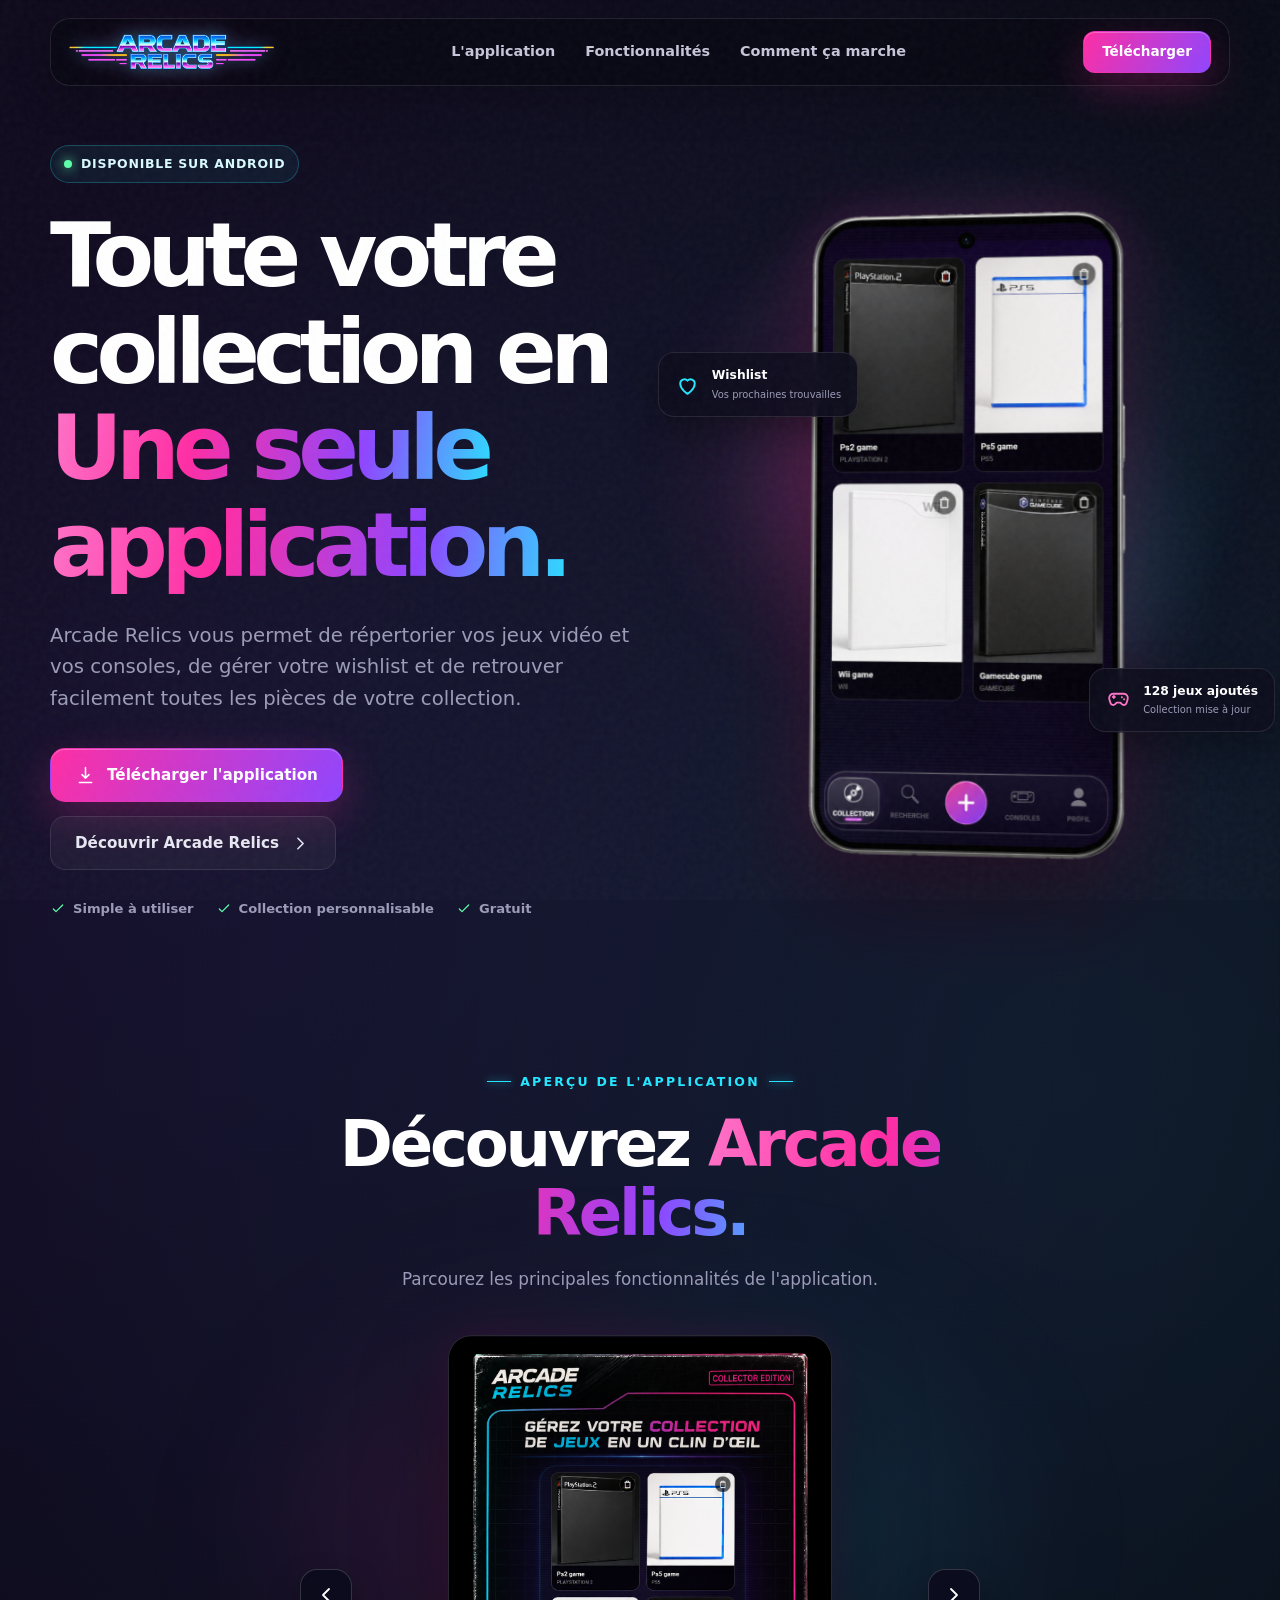
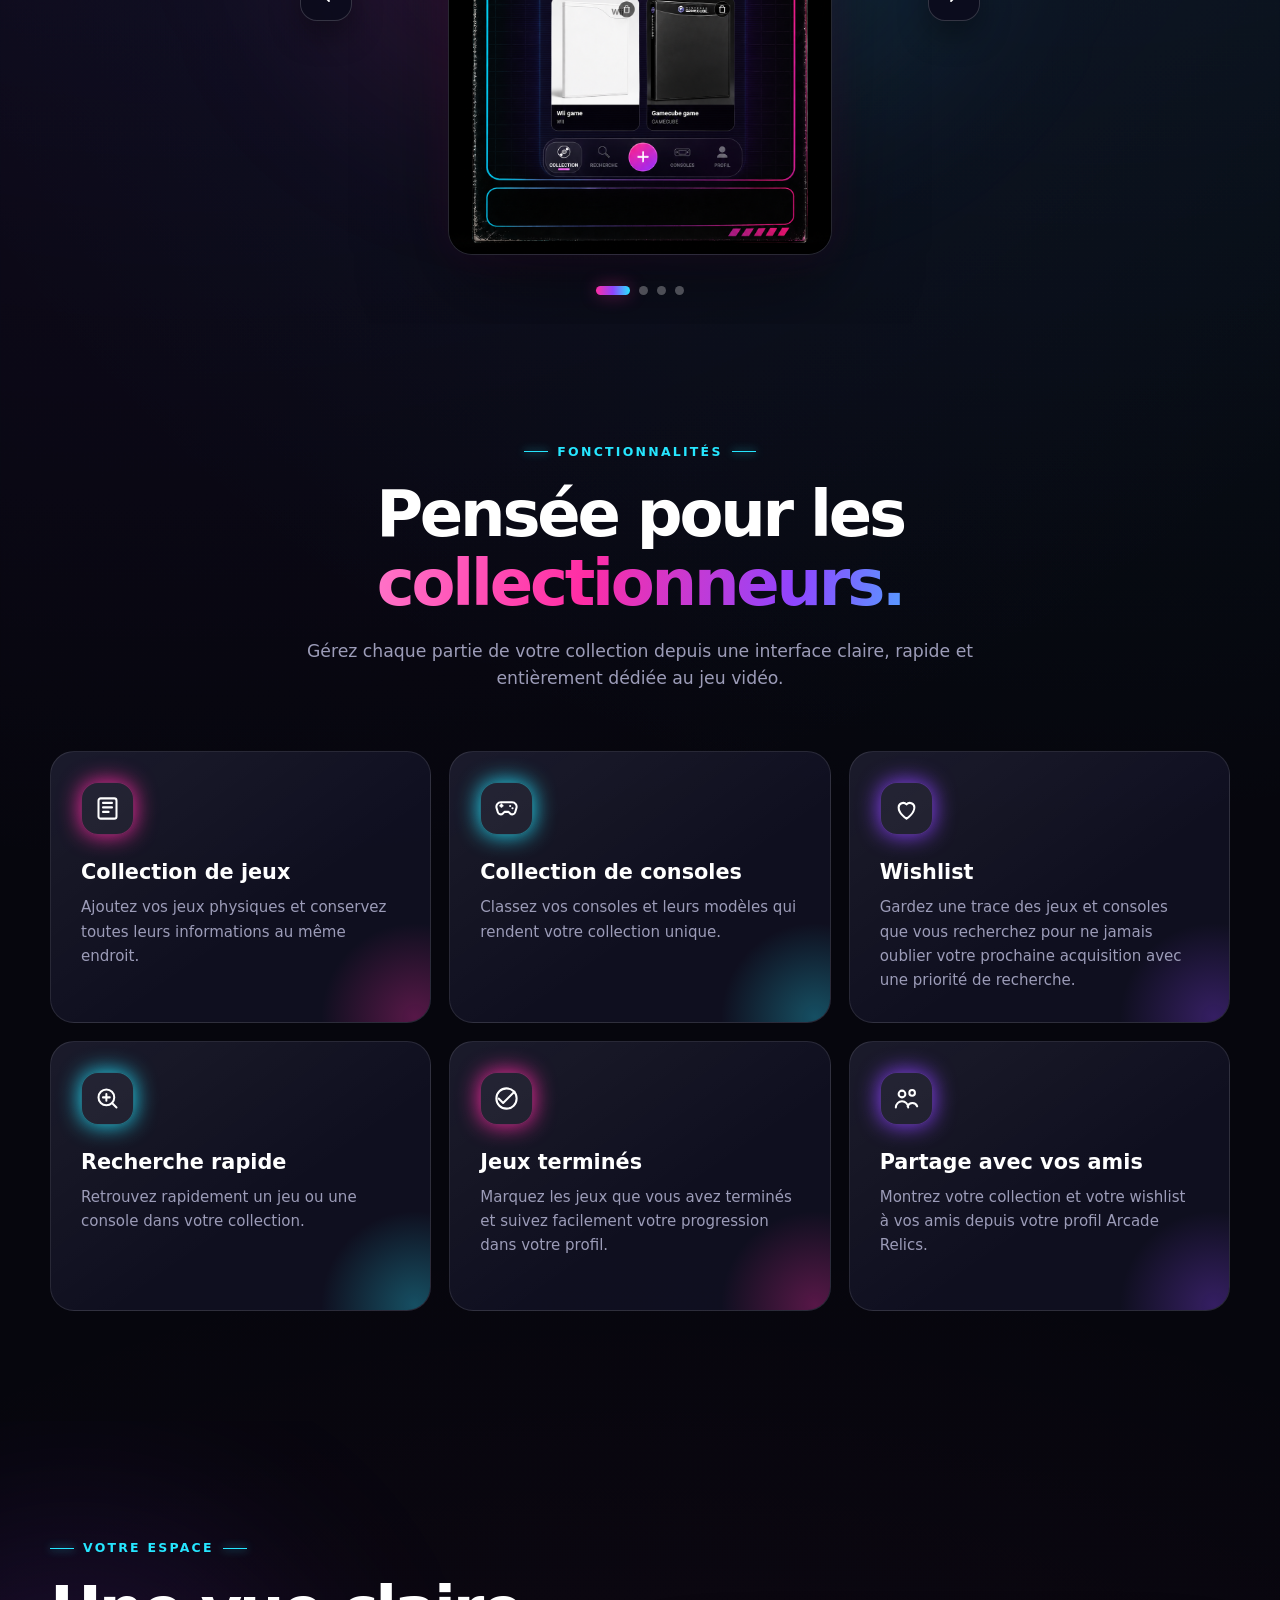
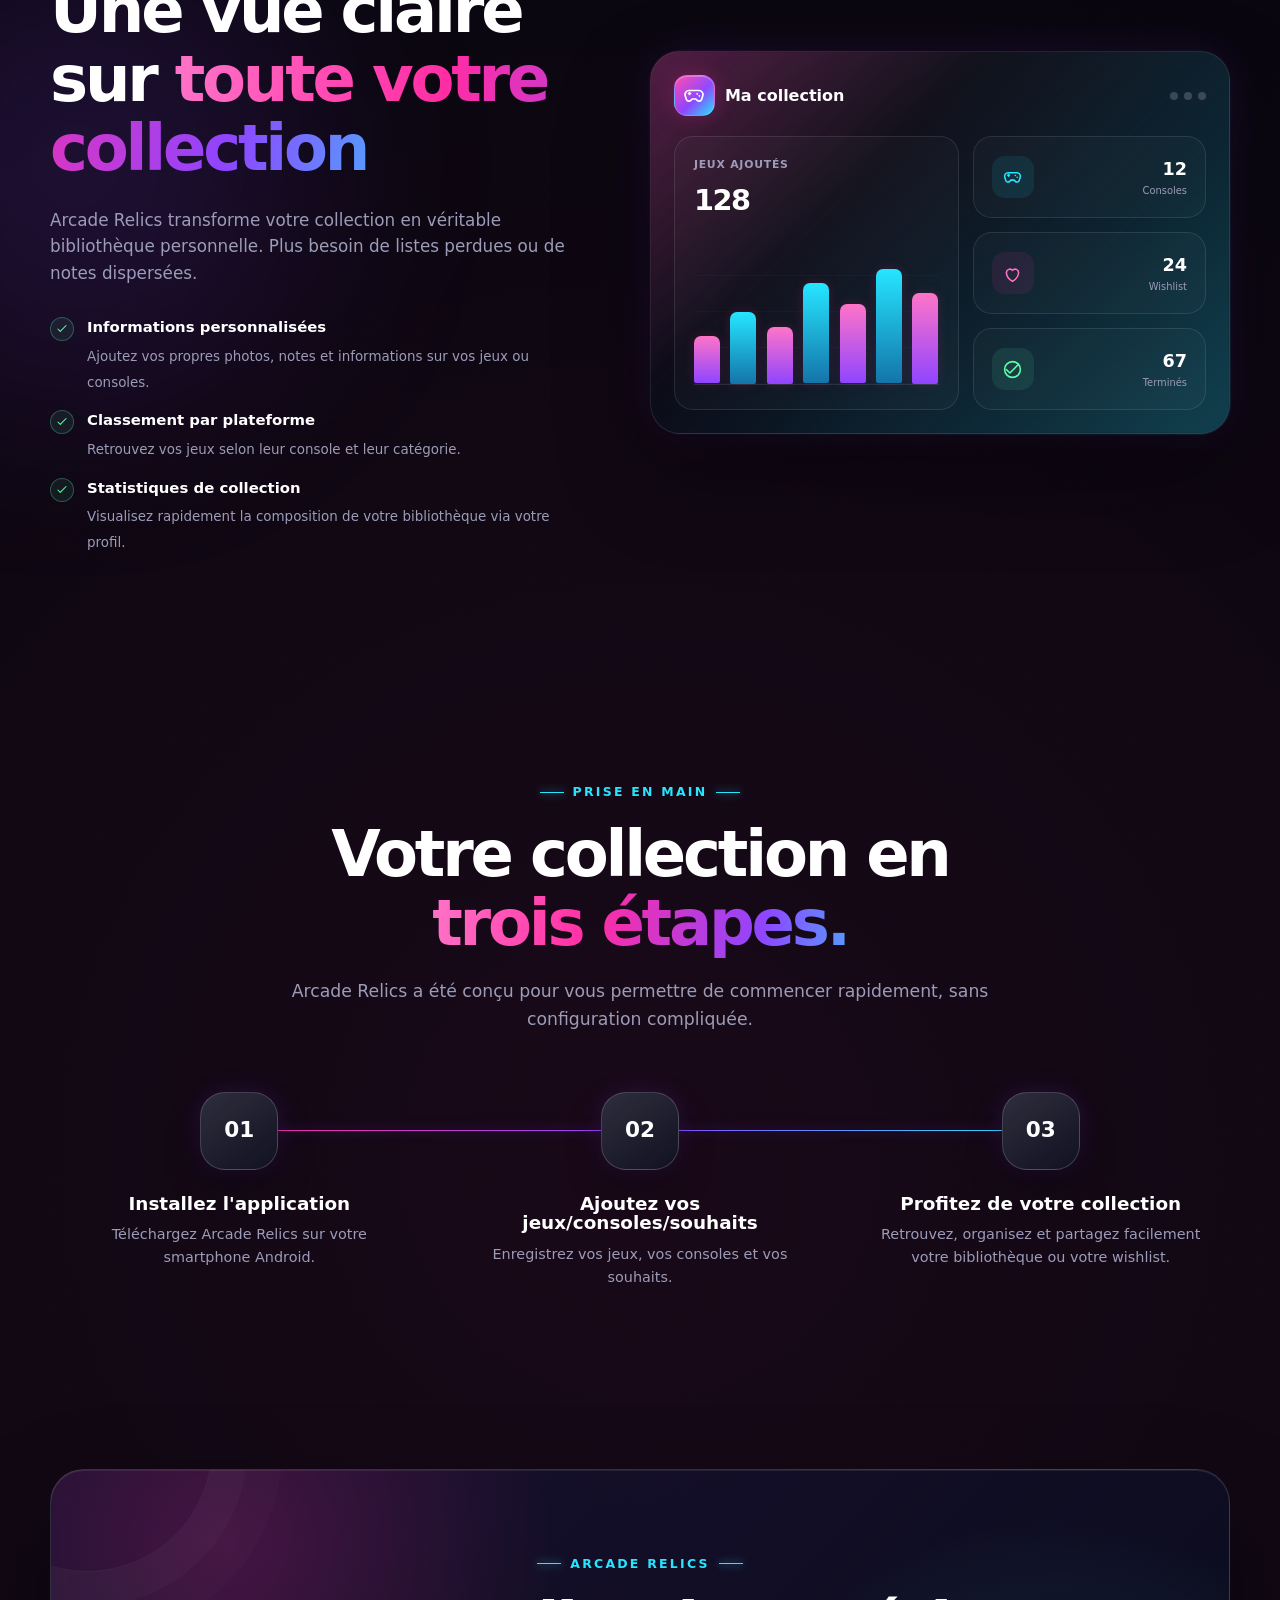
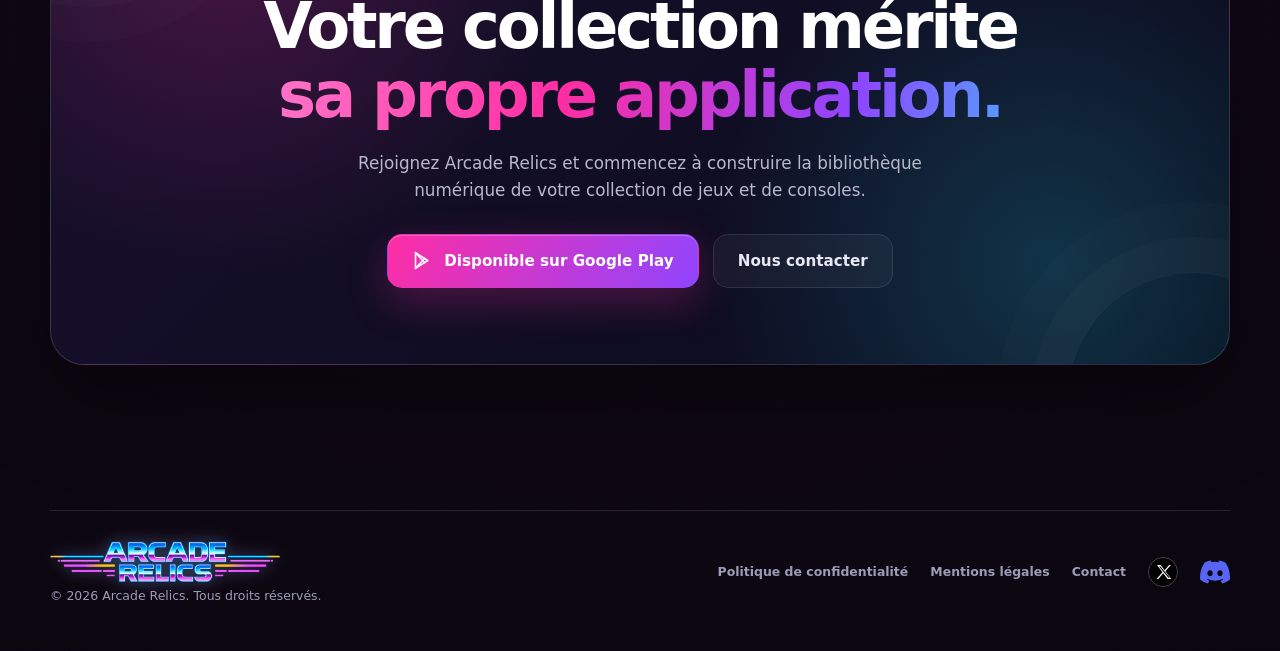
==== commit 1f811189: "Update index.html" ====
--- a/pages/index.html
+++ b/pages/index.html
@@ -32,16 +32,16 @@
     <link rel="stylesheet" href="../assets/css/style.css">
 </head>
 
-<body>
-    <div class="crt-intro" id="crtIntro" aria-hidden="true">
-        <div class="crt-intro-screen">
-            <div class="crt-intro-static"></div>
-            <div class="crt-intro-line"></div>
-            <div class="crt-intro-glow"></div>
-        </div>
-    </div>
-
-    <header class="navbar">
+<body>
+    <div class="crt-intro" id="crtIntro" aria-hidden="true">
+        <div class="crt-intro-screen">
+            <div class="crt-intro-static"></div>
+            <div class="crt-intro-line"></div>
+            <div class="crt-intro-glow"></div>
+        </div>
+    </div>
+
+    <header class="navbar">
         <div class="container nav-inner">
            <a
     class="brand brand-header-logo"
@@ -79,15 +79,15 @@
                 <div class="hero-copy">
                     <div class="hero-badge">
                         <span class="hero-badge-dot"></span>
-                        Disponible prochainement sur Android
+                        Disponible sur Android
                     </div>
 
                     <h1>
                         Toute votre collection en
-                        <span class="gradient-text">
-                            <span class="title-nowrap">Une seule</span>
-                            <span class="title-word">application.</span>
-                        </span>
+                        <span class="gradient-text">
+                            <span class="title-nowrap">Une seule</span>
+                            <span class="title-word">application.</span>
+                        </span>
                     </h1>
 
                     <p class="hero-description">
@@ -689,13 +689,13 @@
     Politique de confidentialité
 </a>
                 <a href="#">Mentions légales</a>
-                <a href="mailto:contact@arcaderelics.fr">Contact</a>
-                <a class="footer-x-link" href="https://x.com/arcade_relics" target="_blank" rel="noopener noreferrer" aria-label="Suivre Arcade Relics sur X">
-                    <img src="../assets/img/x-logo.svg" alt="">
-                </a>
-                <a class="footer-x-link" href="https://discord.gg/m2ua3655HP" target="_blank" rel="noopener noreferrer" aria-label="Rejoindre le serveur Discord Arcade Relics">
-                    <img src="../assets/img/discord-logo.svg" alt="">
-                </a>
+                <a href="mailto:contact@arcaderelics.fr">Contact</a>
+                <a class="footer-x-link" href="https://x.com/arcade_relics" target="_blank" rel="noopener noreferrer" aria-label="Suivre Arcade Relics sur X">
+                    <img src="../assets/img/x-logo.svg" alt="">
+                </a>
+                <a class="footer-x-link" href="https://discord.gg/m2ua3655HP" target="_blank" rel="noopener noreferrer" aria-label="Rejoindre le serveur Discord Arcade Relics">
+                    <img src="../assets/img/discord-logo.svg" alt="">
+                </a>
             </div>
         </div>
     </footer>
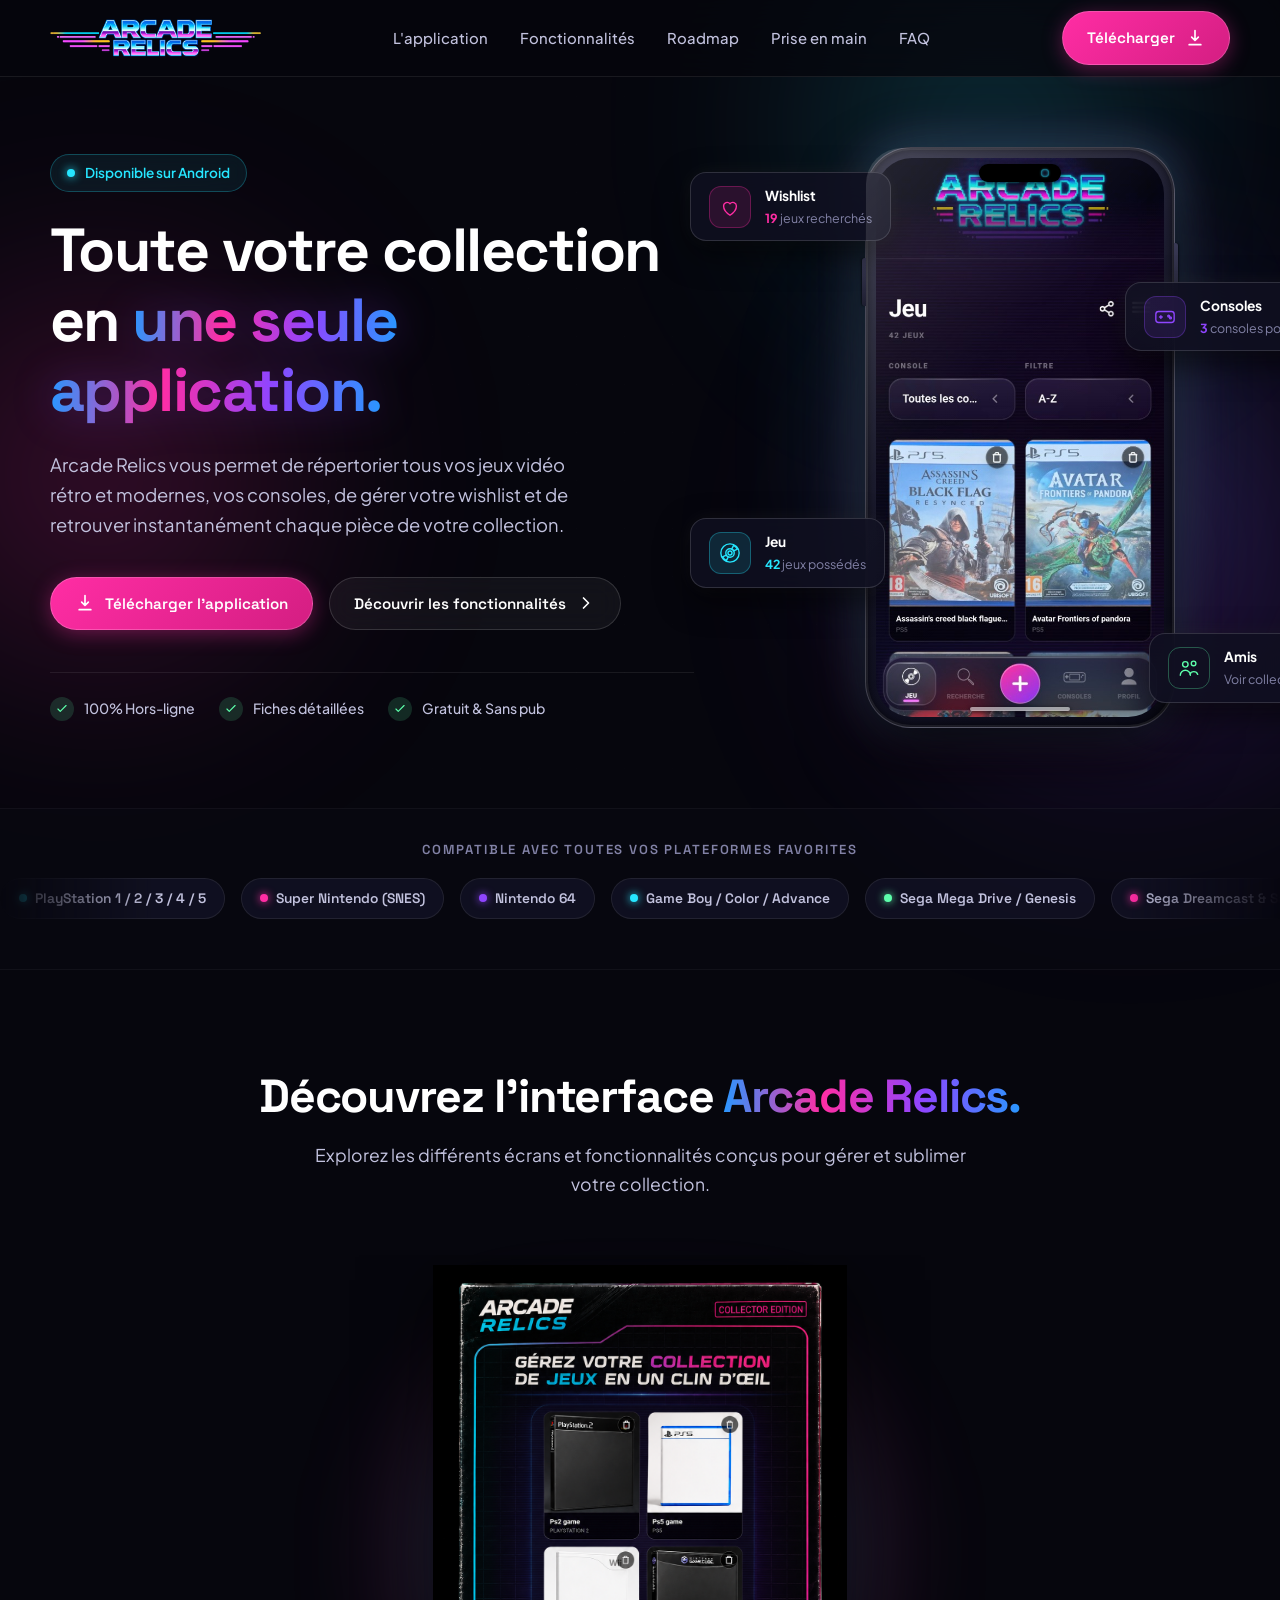
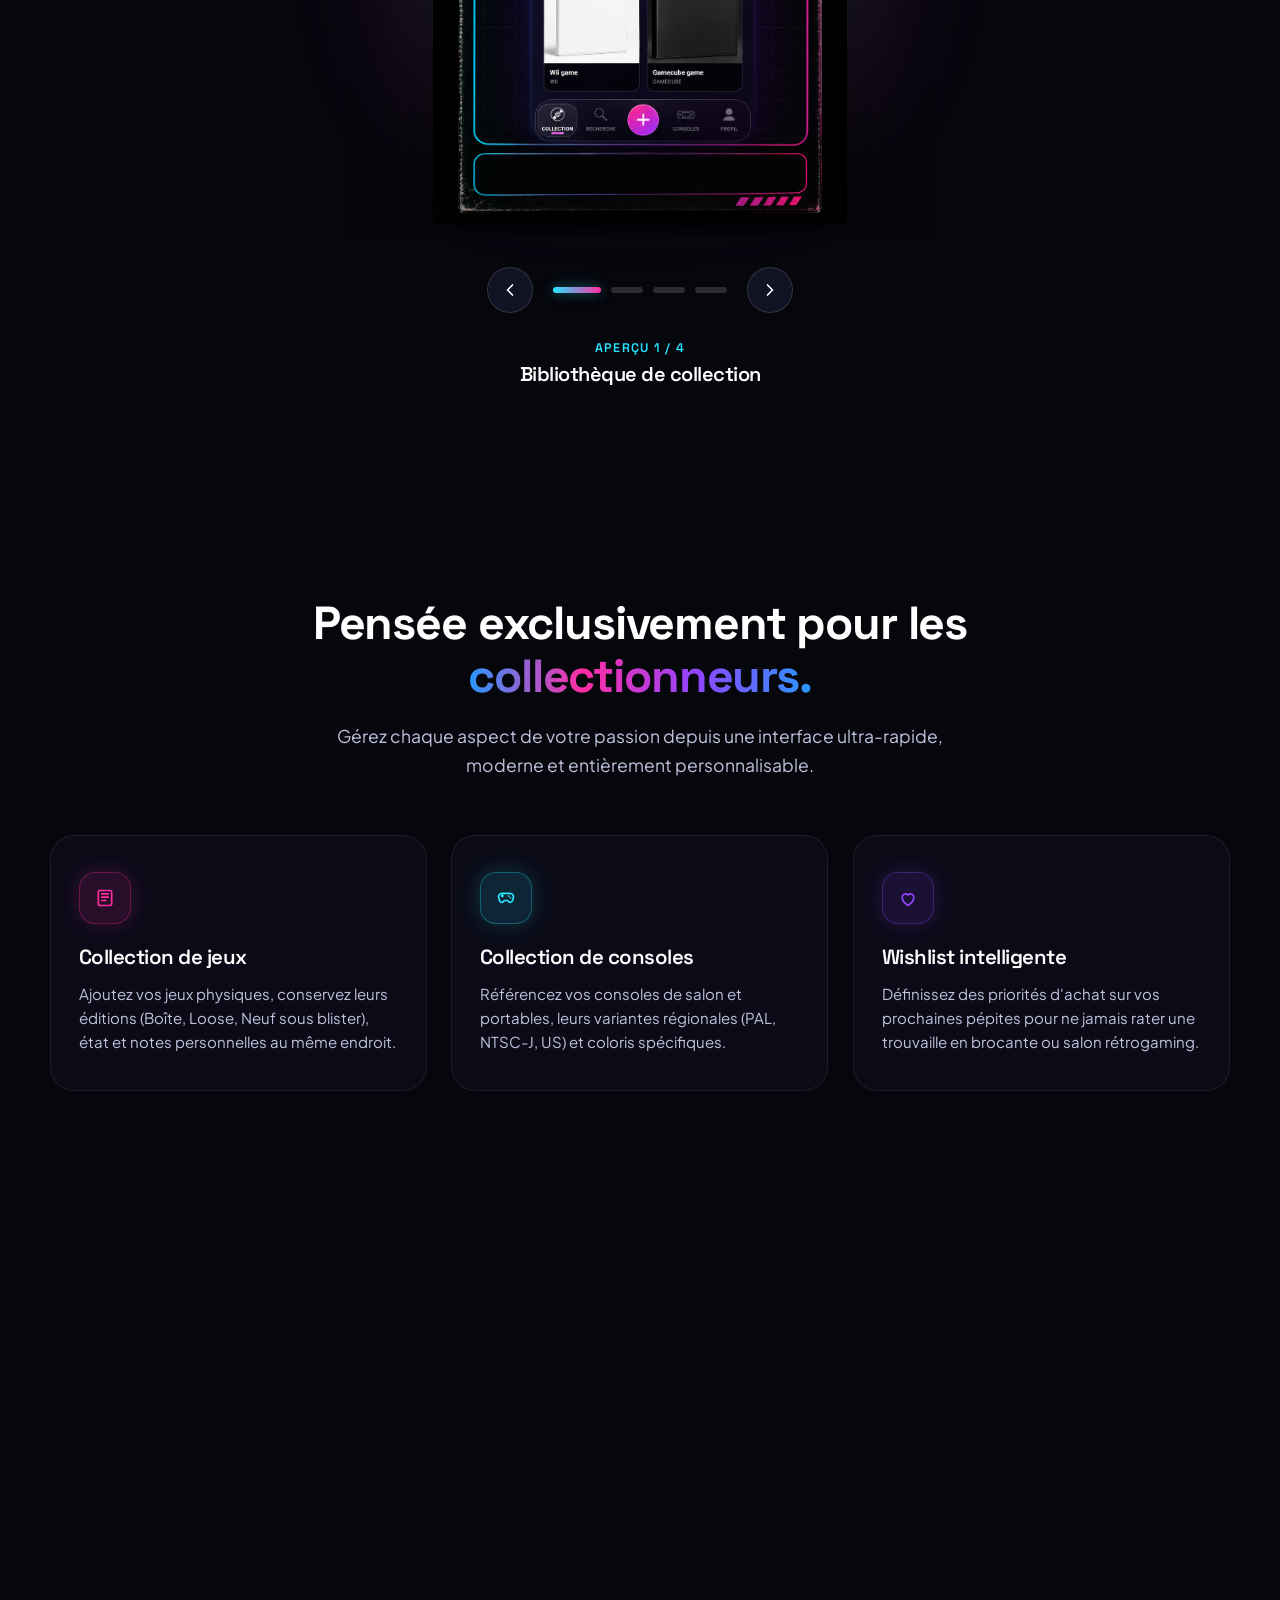
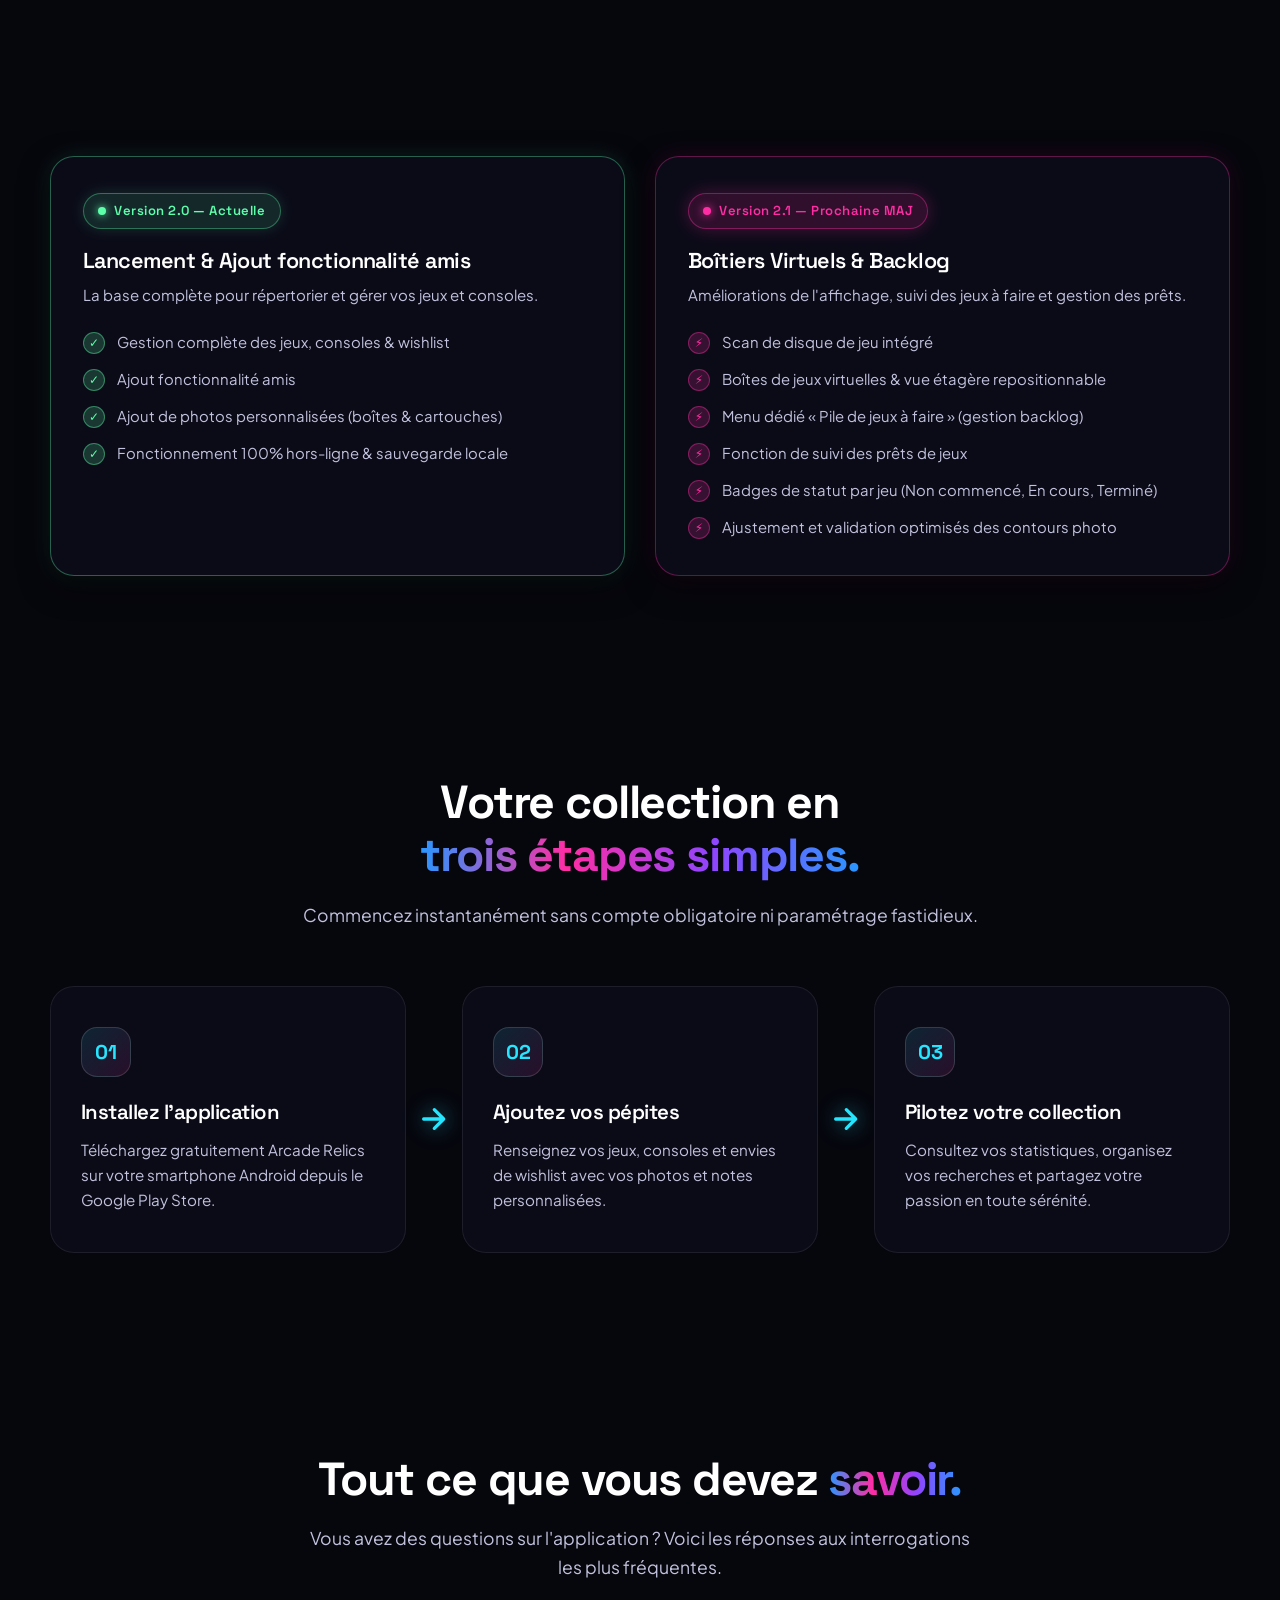
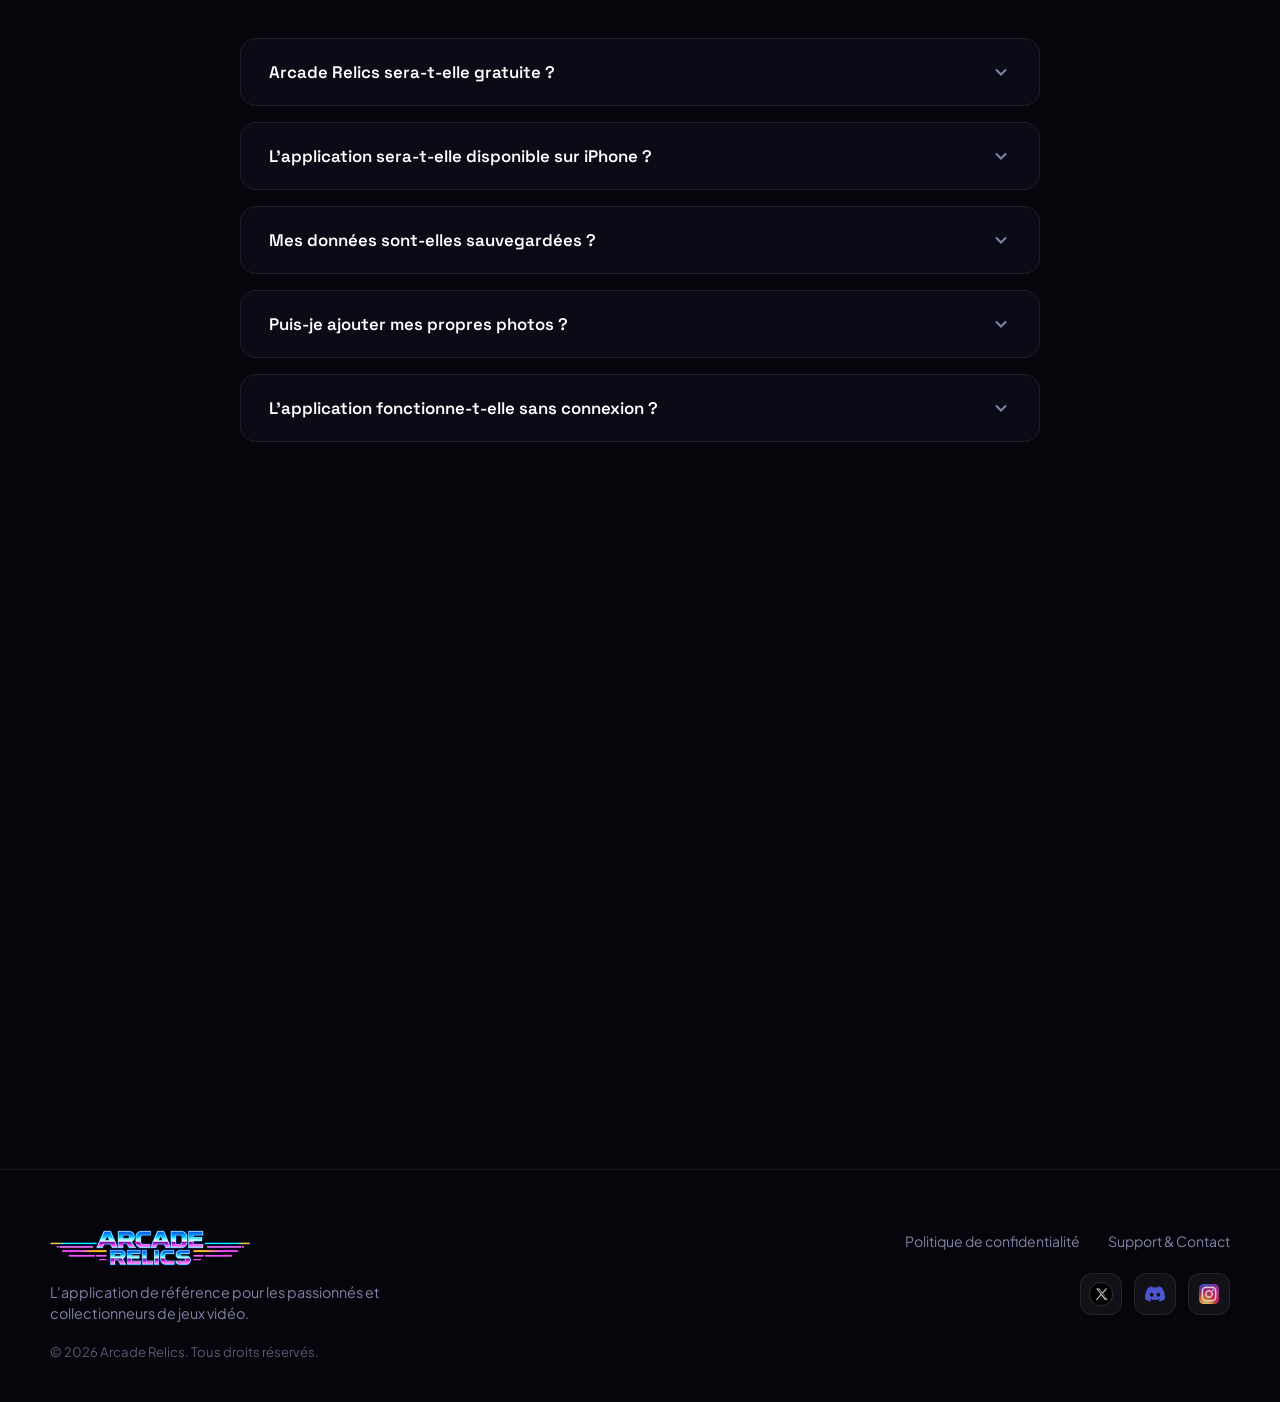
==== commit 644c0e75: "Refonte complete du site vitrine Arcade Relics v2" ====
--- a/pages/index.html
+++ b/pages/index.html
@@ -1,704 +1,13 @@
-<!DOCTYPE html>
-<html lang="fr">
-<head>
-    <meta charset="UTF-8">
-    <meta name="viewport" content="width=device-width, initial-scale=1.0">
-    <meta name="description" content="Arcade Relics, l'application Android pour gérer votre collection de jeux vidéo, vos consoles et votre wishlist.">
-    <meta name="theme-color" content="#080812">
-
-    <title>Arcade Relics — Votre collection de jeux vidéo</title>
-
-    <link rel="icon" href="../assets/img/favicon.ico?v=1" sizes="any">
-
-<link
-    rel="icon"
-    type="image/png"
-    sizes="32x32"
-    href="../assets/img/favicon-32x32.png?v=1"
->
-
-<link
-    rel="icon"
-    type="image/png"
-    sizes="16x16"
-    href="../assets/img/favicon-16x16.png?v=1"
->
-
-<link
-    rel="apple-touch-icon"
-    sizes="180x180"
-    href="../assets/img/apple-touch-icon.png?v=1"
->
-    <link rel="stylesheet" href="../assets/css/style.css">
-</head>
-
-<body>
-    <div class="crt-intro" id="crtIntro" aria-hidden="true">
-        <div class="crt-intro-screen">
-            <div class="crt-intro-static"></div>
-            <div class="crt-intro-line"></div>
-            <div class="crt-intro-glow"></div>
-        </div>
-    </div>
-
-    <header class="navbar">
-        <div class="container nav-inner">
-           <a
-    class="brand brand-header-logo"
-    href="#accueil"
-    aria-label="Retour à l'accueil"
->
-    <img
-        src="../assets/img/logo-arcade-relics.png?v=5"
-        alt="Arcade Relics"
-        class="header-logo-image"
-    >
-</a>
-
-           <nav class="nav-links" id="navigation" aria-label="Navigation principale">
-               <a href="#application">L'application</a>
-    <a href="#fonctionnalites">Fonctionnalités</a>
-    <a href="#demarrage">Comment ça marche</a>
-</nav>
-
-            <a class="button button-primary nav-cta" href="#telechargement">
-                Télécharger
-            </a>
-
-            <button class="menu-button" id="menuButton" type="button" aria-label="Ouvrir le menu" aria-expanded="false">
-                <svg class="icon" viewBox="0 0 24 24" aria-hidden="true">
-                    <path d="M4 7h16M4 12h16M4 17h16"/>
-                </svg>
-            </button>
-        </div>
-    </header>
-
-    <main>
-        <section class="hero" id="accueil">
-            <div class="container hero-grid">
-                <div class="hero-copy">
-                    <div class="hero-badge">
-                        <span class="hero-badge-dot"></span>
-                        Disponible sur Android
-                    </div>
-
-                    <h1>
-                        Toute votre collection en
-                        <span class="gradient-text">
-                            <span class="title-nowrap">Une seule</span>
-                            <span class="title-word">application.</span>
-                        </span>
-                    </h1>
-
-                    <p class="hero-description">
-                        Arcade Relics vous permet de répertorier vos jeux vidéo et vos consoles,
-                        de gérer votre wishlist et de retrouver facilement toutes les pièces de
-                        votre collection.
-                    </p>
-
-                    <div class="hero-actions">
-                        <a class="button button-primary"
-   href="https://play.google.com/store/apps/details?id=com.exemple.arcaderelics&pcampaignid=web_share">
-                            <svg class="icon" viewBox="0 0 24 24" aria-hidden="true">
-                                <path d="M12 3v12m0 0 4-4m-4 4-4-4M5 20h14"/>
-                            </svg>
-                            Télécharger l'application
-                        </a>
-
-                        <a class="button button-secondary" href="#fonctionnalites">
-                            Découvrir Arcade Relics
-                            <svg class="icon" viewBox="0 0 24 24" aria-hidden="true">
-                                <path d="m9 18 6-6-6-6"/>
-                            </svg>
-                        </a>
-                    </div>
-
-                    <div class="hero-info">
-                        <span>
-                            <svg class="icon" viewBox="0 0 24 24" aria-hidden="true">
-                                <path d="m5 12 4 4L19 6"/>
-                            </svg>
-                            Simple à utiliser
-                        </span>
-
-                        <span>
-                            <svg class="icon" viewBox="0 0 24 24" aria-hidden="true">
-                                <path d="m5 12 4 4L19 6"/>
-                            </svg>
-                            Collection personnalisable
-                        </span>
-
-                        <span>
-                            <svg class="icon" viewBox="0 0 24 24" aria-hidden="true">
-                                <path d="m5 12 4 4L19 6"/>
-                            </svg>
-                            Gratuit
-                        </span>
-                    </div>
-                </div>
-
-                <div class="phone-stage" aria-label="Aperçu de l'application Arcade Relics">
-                    <div class="floating-card floating-one">
-                        <svg class="icon" viewBox="0 0 24 24" aria-hidden="true">
-                            <path d="M12 21s-7-4.4-7-10a4 4 0 0 1 7-2.6A4 4 0 0 1 19 11c0 5.6-7 10-7 10Z"/>
-                        </svg>
-                        <div>
-                            <strong>Wishlist</strong>
-                            <span>Vos prochaines trouvailles</span>
-                        </div>
-                    </div>
-
-<img
-    src="../assets/img/telephone-arcade-relics-v2.jpg"
-    alt="Aperçu de l'application Arcade Relics sur smartphone"
-    class="phone-visual"
->
-
-                    <div class="floating-card floating-two">
-                        <svg class="icon" viewBox="0 0 24 24" aria-hidden="true">
-                            <path d="M8.5 9.5h-2m1-1v2m7.7-.7h.1m2 2h.1M7 6.5h10a4 4 0 0 1 3.8 5.2l-1.1 3.6a2.7 2.7 0 0 1-4.5 1.1L13.8 15h-3.6l-1.4 1.4a2.7 2.7 0 0 1-4.5-1.1l-1.1-3.6A4 4 0 0 1 7 6.5Z"/>
-                        </svg>
-                        <div>
-                            <strong>128 jeux ajoutés</strong>
-                            <span>Collection mise à jour</span>
-                        </div>
-                    </div>
-                </div>
-            </div>
-        </section>
-      
-        <section
-    class="showcase-carousel"
-    id="application"
-    aria-labelledby="carouselTitle"
->
-            <div class="container">
-
-                <div class="carousel-heading reveal">
-                    <div class="eyebrow">
-                        Aperçu de l'application
-                    </div>
-
-                    <h2 id="carouselTitle">
-                        Découvrez
-                        <span class="gradient-text">
-                            Arcade Relics.
-                        </span>
-                    </h2>
-
-                    <p>
-                        Parcourez les principales fonctionnalités de
-                        l'application.
-                    </p>
-                </div>
-
-                <div
-                    class="app-carousel reveal"
-                    id="appCarousel"
-                    tabindex="0"
-                    aria-roledescription="carrousel"
-                    aria-label="Présentation des fonctionnalités d'Arcade Relics"
-                >
-
-                    <button
-                        class="carousel-arrow carousel-arrow-left"
-                        type="button"
-                        data-carousel-prev
-                        aria-label="Image précédente"
-                    >
-                        <svg
-                            class="icon"
-                            viewBox="0 0 24 24"
-                            aria-hidden="true"
-                        >
-                            <path d="m15 18-6-6 6-6"/>
-                        </svg>
-                    </button>
-
-                    <div class="carousel-viewport">
-
-                        <div
-                            class="carousel-track"
-                            data-carousel-track
-                        >
-
-                            <article
-                                class="carousel-slide"
-                                aria-label="1 sur 4"
-                            >
-                                <img
-                                    src="../assets/img/page_acceuil.png"
-                                    alt="Gestion de la collection de jeux dans Arcade Relics"
-                                    loading="lazy"
-                                >
-                            </article>
-
-                            <article
-                                class="carousel-slide"
-                                aria-label="2 sur 4"
-                                aria-hidden="true"
-                            >
-                                <img
-                                    src="../assets/img/page_console.png"
-                                    alt="Gestion de la collection de consoles dans Arcade Relics"
-                                    loading="lazy"
-                                >
-                            </article>
-
-                            <article
-                                class="carousel-slide"
-                                aria-label="3 sur 4"
-                                aria-hidden="true"
-                            >
-                                <img
-                                    src="../assets/img/page_recherche.png"
-                                    alt="Recherche rapide d'un jeu ou d'une console dans Arcade Relics"
-                                    loading="lazy"
-                                >
-                            </article>
-
-                            <article
-                                class="carousel-slide"
-                                aria-label="4 sur 4"
-                                aria-hidden="true"
-                            >
-                                <img
-                                    src="../assets/img/page_wishlist.png"
-                                    alt="Gestion de la wishlist dans Arcade Relics"
-                                    loading="lazy"
-                                >
-                            </article>
-
-                        </div>
-                    </div>
-
-                    <button
-                        class="carousel-arrow carousel-arrow-right"
-                        type="button"
-                        data-carousel-next
-                        aria-label="Image suivante"
-                    >
-                        <svg
-                            class="icon"
-                            viewBox="0 0 24 24"
-                            aria-hidden="true"
-                        >
-                            <path d="m9 18 6-6-6-6"/>
-                        </svg>
-                    </button>
-
-                    <div
-                        class="carousel-dots"
-                        aria-label="Sélectionner une image"
-                    >
-                        <button
-                            class="carousel-dot active"
-                            type="button"
-                            data-carousel-dot="0"
-                            aria-label="Afficher l'image 1"
-                            aria-current="true"
-                        ></button>
-
-                        <button
-                            class="carousel-dot"
-                            type="button"
-                            data-carousel-dot="1"
-                            aria-label="Afficher l'image 2"
-                        ></button>
-
-                        <button
-                            class="carousel-dot"
-                            type="button"
-                            data-carousel-dot="2"
-                            aria-label="Afficher l'image 3"
-                        ></button>
-
-                        <button
-                            class="carousel-dot"
-                            type="button"
-                            data-carousel-dot="3"
-                            aria-label="Afficher l'image 4"
-                        ></button>
-                    </div>
-
-                </div>
-            </div>
-        </section>
-
-    
-
-        <section class="section" id="fonctionnalites">
-            <div class="container">
-                <div class="section-header reveal">
-                    <div class="eyebrow">Fonctionnalités</div>
-
-                    <h2>
-                        Pensée pour les
-                        <span class="gradient-text">collectionneurs.</span>
-                    </h2>
-
-                    <p>
-                        Gérez chaque partie de votre collection depuis une interface claire,
-                        rapide et entièrement dédiée au jeu vidéo.
-                    </p>
-                </div>
-
-                <div class="features-grid">
-                    <article class="feature-card feature-pink reveal">
-                        <div class="feature-icon">
-                            <svg class="icon" viewBox="0 0 24 24" aria-hidden="true">
-                                <rect x="4" y="3" width="16" height="18" rx="2"/>
-                                <path d="M8 7h8M8 11h8M8 15h5"/>
-                            </svg>
-                        </div>
-
-                        <h3>Collection de jeux</h3>
-
-                        <p>
-                            Ajoutez vos jeux physiques et conservez toutes leurs
-                            informations au même endroit.
-                        </p>
-                    </article>
-
-                    <article class="feature-card feature-cyan reveal">
-                        <div class="feature-icon">
-                            <svg class="icon" viewBox="0 0 24 24" aria-hidden="true">
-                                <path d="M8.5 9.5h-2m1-1v2m7.7-.7h.1m2 2h.1M7 6.5h10a4 4 0 0 1 3.8 5.2l-1.1 3.6a2.7 2.7 0 0 1-4.5 1.1L13.8 15h-3.6l-1.4 1.4a2.7 2.7 0 0 1-4.5-1.1l-1.1-3.6A4 4 0 0 1 7 6.5Z"/>
-                            </svg>
-                        </div>
-
-                        <h3>Collection de consoles</h3>
-
-                        <p>
-                            Classez vos consoles et leurs modèles qui rendent votre collection unique.
-                        </p>
-                    </article>
-
-                    <article class="feature-card feature-purple reveal">
-                        <div class="feature-icon">
-                            <svg class="icon" viewBox="0 0 24 24" aria-hidden="true">
-                                <path d="M12 21s-7-4.4-7-10a4 4 0 0 1 7-2.6A4 4 0 0 1 19 11c0 5.6-7 10-7 10Z"/>
-                            </svg>
-                        </div>
-
-                        <h3>Wishlist</h3>
-
-                        <p>
-                            Gardez une trace des jeux et consoles que vous recherchez pour ne
-                            jamais oublier votre prochaine acquisition avec une priorité de recherche.
-                        </p>
-                    </article>
-
-                    <article class="feature-card feature-cyan reveal">
-                        <div class="feature-icon">
-                            <svg class="icon" viewBox="0 0 24 24" aria-hidden="true">
-                                <circle cx="11" cy="11" r="7"/>
-                                <path d="m20 20-4-4M11 8v6M8 11h6"/>
-                            </svg>
-                        </div>
-
-                        <h3>Recherche rapide</h3>
-
-                        <p>
-                            Retrouvez rapidement un jeu ou une console dans
-                            votre collection.
-                        </p>
-                    </article>
-
-                    <article class="feature-card feature-pink reveal">
-                        <div class="feature-icon">
-                            <svg class="icon" viewBox="0 0 24 24" aria-hidden="true">
-                                <path d="m5 12 4 4L19 6"/>
-                                <circle cx="12" cy="12" r="9"/>
-                            </svg>
-                        </div>
-
-                        <h3>Jeux terminés</h3>
-
-                        <p>
-                            Marquez les jeux que vous avez terminés et suivez facilement votre
-                            progression dans votre profil.
-                        </p>
-                    </article>
-
-                    <article class="feature-card feature-purple reveal">
-                        <div class="feature-icon">
-                            <svg class="icon" viewBox="0 0 24 24" aria-hidden="true">
-                                <circle cx="8" cy="8" r="3"/>
-                                <circle cx="17" cy="7" r="2.5"/>
-                                <path d="M2.5 20a5.5 5.5 0 0 1 11 0M13 19a4.5 4.5 0 0 1 8.5 0"/>
-                            </svg>
-                        </div>
-
-                        <h3>Partage avec vos amis</h3>
-
-                        <p>
-                            Montrez votre collection et votre wishlist à vos amis depuis votre
-                            profil Arcade Relics.
-                        </p>
-                    </article>
-                </div>
-            </div>
-        </section>
-
-        <section class="section showcase" id="application">
-            <div class="container showcase-grid">
-                <div class="showcase-copy reveal">
-                    <div class="eyebrow">Votre espace</div>
-
-                    <h2>
-                        Une vue claire sur
-                        <span class="gradient-text">toute votre collection</span>
-                    </h2>
-
-                    <p>
-                        Arcade Relics transforme votre collection en véritable bibliothèque
-                        personnelle. Plus besoin de listes perdues ou de notes dispersées.
-                    </p>
-
-                    <div class="check-list">
-                        <div class="check-item">
-                            <div class="check-icon">
-                                <svg class="icon" viewBox="0 0 24 24" aria-hidden="true">
-                                    <path d="m5 12 4 4L19 6"/>
-                                </svg>
-                            </div>
-
-                            <div>
-                                <strong>Informations personnalisées</strong>
-                                <span>Ajoutez vos propres photos, notes et informations sur vos jeux ou consoles.</span>
-                            </div>
-                        </div>
-
-                        <div class="check-item">
-                            <div class="check-icon">
-                                <svg class="icon" viewBox="0 0 24 24" aria-hidden="true">
-                                    <path d="m5 12 4 4L19 6"/>
-                                </svg>
-                            </div>
-
-                            <div>
-                                <strong>Classement par plateforme</strong>
-                                <span>Retrouvez vos jeux selon leur console et leur catégorie.</span>
-                            </div>
-                        </div>
-
-                        <div class="check-item">
-                            <div class="check-icon">
-                                <svg class="icon" viewBox="0 0 24 24" aria-hidden="true">
-                                    <path d="m5 12 4 4L19 6"/>
-                                </svg>
-                            </div>
-
-                            <div>
-                                <strong>Statistiques de collection</strong>
-                                <span>Visualisez rapidement la composition de votre bibliothèque via votre profil.</span>
-                            </div>
-                        </div>
-                    </div>
-                </div>
-
-                <div class="dashboard reveal">
-                    <div class="dashboard-bar">
-                        <div class="dashboard-title">
-                            <span class="brand-logo">
-                                <svg viewBox="0 0 24 24" aria-hidden="true">
-                                    <path d="M8.5 9.5h-2m1-1v2m7.7-.7h.1m2 2h.1M7 6.5h10a4 4 0 0 1 3.8 5.2l-1.1 3.6a2.7 2.7 0 0 1-4.5 1.1L13.8 15h-3.6l-1.4 1.4a2.7 2.7 0 0 1-4.5-1.1l-1.1-3.6A4 4 0 0 1 7 6.5Z"
-                                          fill="none"
-                                          stroke="currentColor"
-                                          stroke-width="1.7"
-                                          stroke-linecap="round"
-                                          stroke-linejoin="round"/>
-                                </svg>
-                            </span>
-                            Ma collection
-                        </div>
-
-                        <div class="dashboard-dots">
-                            <span></span>
-                            <span></span>
-                            <span></span>
-                        </div>
-                    </div>
-
-                    <div class="dashboard-main">
-                        <div class="panel chart-panel">
-                            <div class="panel-label">Jeux ajoutés</div>
-                            <div class="panel-value">128</div>
-
-                            <div class="chart" aria-label="Graphique représentant les jeux ajoutés">
-                                <span class="chart-bar"></span>
-                                <span class="chart-bar"></span>
-                                <span class="chart-bar"></span>
-                                <span class="chart-bar"></span>
-                                <span class="chart-bar"></span>
-                                <span class="chart-bar"></span>
-                                <span class="chart-bar"></span>
-                            </div>
-                        </div>
-
-                        <div class="side-panels">
-                            <div class="panel side-stat">
-                                <div class="side-stat-icon">
-                                    <svg class="icon" viewBox="0 0 24 24" aria-hidden="true">
-                                        <path d="M8.5 9.5h-2m1-1v2m7.7-.7h.1m2 2h.1M7 6.5h10a4 4 0 0 1 3.8 5.2l-1.1 3.6a2.7 2.7 0 0 1-4.5 1.1L13.8 15h-3.6l-1.4 1.4a2.7 2.7 0 0 1-4.5-1.1l-1.1-3.6A4 4 0 0 1 7 6.5Z"/>
-                                    </svg>
-                                </div>
-
-                                <div>
-                                    <strong>12</strong>
-                                    <span>Consoles</span>
-                                </div>
-                            </div>
-
-                            <div class="panel side-stat">
-                                <div class="side-stat-icon">
-                                    <svg class="icon" viewBox="0 0 24 24" aria-hidden="true">
-                                        <path d="M12 21s-7-4.4-7-10a4 4 0 0 1 7-2.6A4 4 0 0 1 19 11c0 5.6-7 10-7 10Z"/>
-                                    </svg>
-                                </div>
-
-                                <div>
-                                    <strong>24</strong>
-                                    <span>Wishlist</span>
-                                </div>
-                            </div>
-
-                            <div class="panel side-stat">
-                                <div class="side-stat-icon">
-                                    <svg class="icon" viewBox="0 0 24 24" aria-hidden="true">
-                                        <path d="m5 12 4 4L19 6"/>
-                                        <circle cx="12" cy="12" r="9"/>
-                                    </svg>
-                                </div>
-
-                                <div>
-                                    <strong>67</strong>
-                                    <span>Terminés</span>
-                                </div>
-                            </div>
-                        </div>
-                    </div>
-                </div>
-            </div>
-        </section>
-
-        <section class="section" id="demarrage">
-            <div class="container">
-                <div class="section-header reveal">
-                    <div class="eyebrow">Prise en main</div>
-
-                    <h2>
-                        Votre collection en
-                        <span class="gradient-text">trois étapes.</span>
-                    </h2>
-
-                    <p>
-                        Arcade Relics a été conçu pour vous permettre de commencer rapidement,
-                        sans configuration compliquée.
-                    </p>
-                </div>
-
-                <div class="steps-grid">
-                    <article class="step reveal">
-                        <div class="step-number">01</div>
-                        <h3>Installez l'application</h3>
-                        <p>
-                            Téléchargez Arcade Relics sur votre smartphone Android.
-                        </p>
-                    </article>
-
-                    <article class="step reveal">
-                        <div class="step-number">02</div>
-                        <h3>Ajoutez vos jeux/consoles/souhaits</h3>
-                        <p>
-                            Enregistrez vos jeux, vos consoles et vos souhaits.
-                        </p>
-                    </article>
-
-                    <article class="step reveal">
-                        <div class="step-number">03</div>
-                        <h3>Profitez de votre collection</h3>
-                        <p>
-                            Retrouvez, organisez et partagez facilement votre bibliothèque ou votre wishlist.
-                        </p>
-                    </article>
-                </div>
-            </div>
-        </section>
-
-        <section class="section cta-section" id="telechargement">
-            <div class="container">
-                <div class="cta reveal">
-                    <div class="cta-content">
-                        <div class="eyebrow">Arcade Relics</div>
-
-                        <h2>
-                            Votre collection mérite
-                            <span class="gradient-text">sa propre application.</span>
-                        </h2>
-
-                        <p>
-                            Rejoignez Arcade Relics et commencez à construire la bibliothèque
-                            numérique de votre collection de jeux et de consoles.
-                        </p>
-
-                        <div class="hero-actions">
-                          <a class="button button-primary"
-
-   href="https://play.google.com/store/apps/details?id=com.exemple.arcaderelics&pcampaignid=web_share">
-                                <svg class="icon" viewBox="0 0 24 24" aria-hidden="true">
-                                    <path d="m4 3 14 9L4 21Z"/>
-                                    <path d="m4 3 10.5 11.5M4 21l10.5-11.5"/>
-                                </svg>
-                                Disponible sur Google Play
-                            </a>
-
-                            <a class="button button-secondary" href="mailto:contact@arcaderelics.fr">
-                                Nous contacter
-                            </a>
-                        </div>
-                    </div>
-                </div>
-            </div>
-        </section>
-    </main>
-
-    <footer>
-        <div class="container footer-inner">
-            <div>
-                <a
-    class="brand header-brand"
-    href="#accueil"
-    aria-label="Retour à l'accueil"
->
-    <img
-        src="../assets/img/logo-arcade-relics.png?v=2"
-        alt="Arcade Relics"
-        class="header-brand-image"
-    >
-</a>
-
-                <p class="footer-text">
-                    © <span id="currentYear"></span> Arcade Relics. Tous droits réservés.
-                </p>
-            </div>
-
-            <div class="footer-links">
-               <a href="./confidentialite.html">
-    Politique de confidentialité
-</a>
-                <a href="#">Mentions légales</a>
-                <a href="mailto:contact@arcaderelics.fr">Contact</a>
-                <a class="footer-x-link" href="https://x.com/arcade_relics" target="_blank" rel="noopener noreferrer" aria-label="Suivre Arcade Relics sur X">
-                    <img src="../assets/img/x-logo.svg" alt="">
-                </a>
-                <a class="footer-x-link" href="https://discord.gg/m2ua3655HP" target="_blank" rel="noopener noreferrer" aria-label="Rejoindre le serveur Discord Arcade Relics">
-                    <img src="../assets/img/discord-logo.svg" alt="">
-                </a>
-            </div>
-        </div>
-    </footer>
-    <script src="../assets/js/main.js" defer></script>
-</body>
-</html>
+<!DOCTYPE html>
+<html lang="fr">
+<head>
+    <meta charset="UTF-8">
+    <meta name="viewport" content="width=device-width, initial-scale=1.0">
+    <meta http-equiv="refresh" content="0; url=../index.html">
+    <link rel="canonical" href="../index.html">
+    <script>window.location.replace("../index.html");</script>
+    <title>Arcade Relics</title>
+</head>
+<body style="background:#06060d;">
+</body>
+</html>
